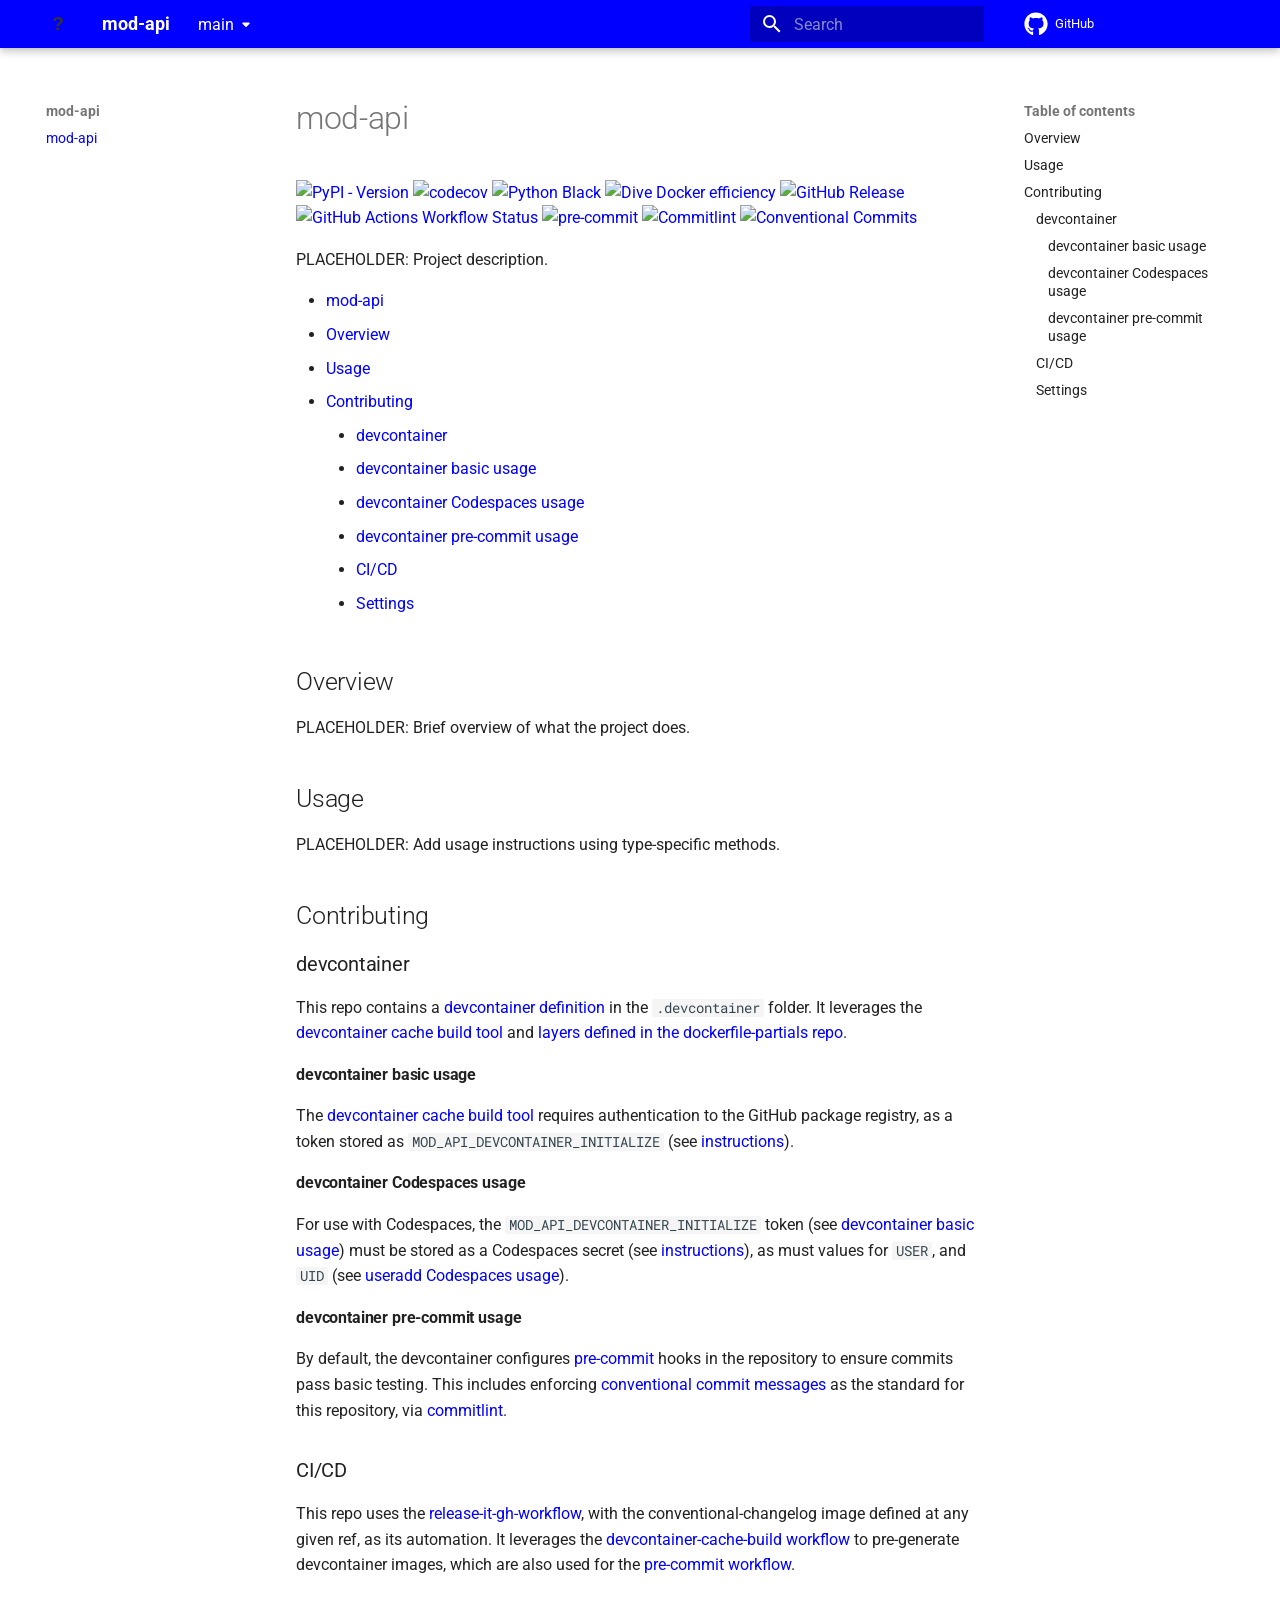
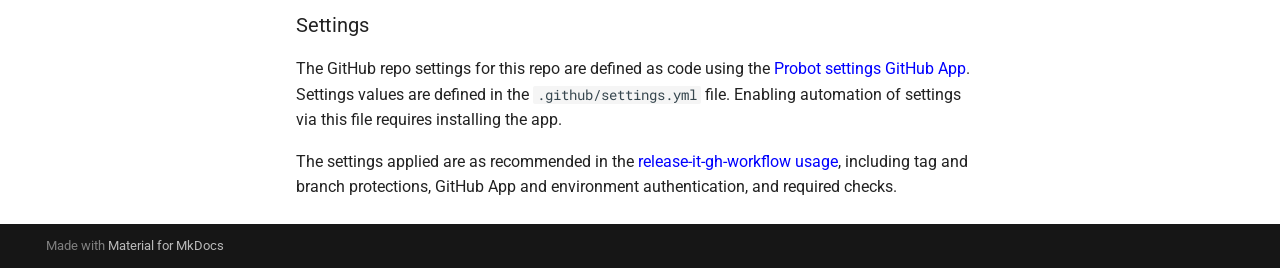
==== main/index.html @ 99317e4a "Deployed 86a09a3 to main with MkDocs 1.6.1 and mike 2.2.0" ====
<!doctype html>
<html lang="en" class="no-js">
  <head>
    
      <meta charset="utf-8">
      <meta name="viewport" content="width=device-width,initial-scale=1">
      
      
      
        <link rel="canonical" href="https://rcwbr.github.io/mod-api/main/">
      
      
      
      
        
      
      
      <link rel="icon" href="assets/logo.svg">
      <meta name="generator" content="mkdocs-1.6.1, mkdocs-material-9.7.7">
    
    
      
        <title>mod-api</title>
      
    
    
      <link rel="stylesheet" href="assets/stylesheets/main.ec1eaa64.min.css">
      
        
        <link rel="stylesheet" href="assets/stylesheets/palette.ab4e12ef.min.css">
      
      


    
    
      
    
    
      
        
        
        <link rel="preconnect" href="https://fonts.gstatic.com" crossorigin>
        <link rel="stylesheet" href="https://fonts.googleapis.com/css?family=Roboto:300,300i,400,400i,700,700i%7CRoboto+Mono:400,400i,700,700i&display=fallback">
        <style>:root{--md-text-font:"Roboto";--md-code-font:"Roboto Mono"}</style>
      
    
    
      <link rel="stylesheet" href="assets/_mkdocstrings.css">
    
      <link rel="stylesheet" href="stylesheets/extra.css">
    
    <script>__md_scope=new URL(".",location),__md_hash=e=>[...e].reduce(((e,_)=>(e<<5)-e+_.charCodeAt(0)),0),__md_get=(e,_=localStorage,t=__md_scope)=>JSON.parse(_.getItem(t.pathname+"."+e)),__md_set=(e,_,t=localStorage,a=__md_scope)=>{try{t.setItem(a.pathname+"."+e,JSON.stringify(_))}catch(e){}}</script>
    
      

    
    
  </head>
  
  
    
    
    
    
    
    <body dir="ltr" data-md-color-scheme="default" data-md-color-primary="indigo" data-md-color-accent="indigo">
  
    
    <input class="md-toggle" data-md-toggle="drawer" type="checkbox" id="__drawer" autocomplete="off">
    <input class="md-toggle" data-md-toggle="search" type="checkbox" id="__search" autocomplete="off">
    <label class="md-overlay" for="__drawer"></label>
    <div data-md-component="skip">
      
        
        <a href="#mod-api" class="md-skip">
          Skip to content
        </a>
      
    </div>
    <div data-md-component="announce">
      
    </div>
    
      <div data-md-color-scheme="default" data-md-component="outdated" hidden>
        
      </div>
    
    
      

  

<header class="md-header md-header--shadow" data-md-component="header">
  <nav class="md-header__inner md-grid" aria-label="Header">
    <a href="." title="mod-api" class="md-header__button md-logo" aria-label="mod-api" data-md-component="logo">
      
  <img src="assets/logo.svg" alt="logo">

    </a>
    <label class="md-header__button md-icon" for="__drawer">
      
      <svg xmlns="http://www.w3.org/2000/svg" viewBox="0 0 24 24"><path d="M3 6h18v2H3zm0 5h18v2H3zm0 5h18v2H3z"/></svg>
    </label>
    <div class="md-header__title" data-md-component="header-title">
      <div class="md-header__ellipsis">
        <div class="md-header__topic">
          <span class="md-ellipsis">
            mod-api
          </span>
        </div>
        <div class="md-header__topic" data-md-component="header-topic">
          <span class="md-ellipsis">
            
              mod-api
            
          </span>
        </div>
      </div>
    </div>
    
      
    
    
    
    
      
      
        <label class="md-header__button md-icon" for="__search">
          
          <svg xmlns="http://www.w3.org/2000/svg" viewBox="0 0 24 24"><path d="M9.5 3A6.5 6.5 0 0 1 16 9.5c0 1.61-.59 3.09-1.56 4.23l.27.27h.79l5 5-1.5 1.5-5-5v-.79l-.27-.27A6.52 6.52 0 0 1 9.5 16 6.5 6.5 0 0 1 3 9.5 6.5 6.5 0 0 1 9.5 3m0 2C7 5 5 7 5 9.5S7 14 9.5 14 14 12 14 9.5 12 5 9.5 5"/></svg>
        </label>
        <div class="md-search" data-md-component="search" role="dialog">
  <label class="md-search__overlay" for="__search"></label>
  <div class="md-search__inner" role="search">
    <form class="md-search__form" name="search">
      <input type="text" class="md-search__input" name="query" aria-label="Search" placeholder="Search" autocapitalize="off" autocorrect="off" autocomplete="off" spellcheck="false" data-md-component="search-query" required>
      <label class="md-search__icon md-icon" for="__search">
        
        <svg xmlns="http://www.w3.org/2000/svg" viewBox="0 0 24 24"><path d="M9.5 3A6.5 6.5 0 0 1 16 9.5c0 1.61-.59 3.09-1.56 4.23l.27.27h.79l5 5-1.5 1.5-5-5v-.79l-.27-.27A6.52 6.52 0 0 1 9.5 16 6.5 6.5 0 0 1 3 9.5 6.5 6.5 0 0 1 9.5 3m0 2C7 5 5 7 5 9.5S7 14 9.5 14 14 12 14 9.5 12 5 9.5 5"/></svg>
        
        <svg xmlns="http://www.w3.org/2000/svg" viewBox="0 0 24 24"><path d="M20 11v2H8l5.5 5.5-1.42 1.42L4.16 12l7.92-7.92L13.5 5.5 8 11z"/></svg>
      </label>
      <nav class="md-search__options" aria-label="Search">
        
          <a href="javascript:void(0)" class="md-search__icon md-icon" title="Share" aria-label="Share" data-clipboard data-clipboard-text="" data-md-component="search-share" tabindex="-1">
            
            <svg xmlns="http://www.w3.org/2000/svg" viewBox="0 0 24 24"><path d="M18 16.08c-.76 0-1.44.3-1.96.77L8.91 12.7c.05-.23.09-.46.09-.7s-.04-.47-.09-.7l7.05-4.11c.54.5 1.25.81 2.04.81a3 3 0 0 0 3-3 3 3 0 0 0-3-3 3 3 0 0 0-3 3c0 .24.04.47.09.7L8.04 9.81C7.5 9.31 6.79 9 6 9a3 3 0 0 0-3 3 3 3 0 0 0 3 3c.79 0 1.5-.31 2.04-.81l7.12 4.15c-.05.21-.08.43-.08.66 0 1.61 1.31 2.91 2.92 2.91s2.92-1.3 2.92-2.91A2.92 2.92 0 0 0 18 16.08"/></svg>
          </a>
        
        <button type="reset" class="md-search__icon md-icon" title="Clear" aria-label="Clear" tabindex="-1">
          
          <svg xmlns="http://www.w3.org/2000/svg" viewBox="0 0 24 24"><path d="M19 6.41 17.59 5 12 10.59 6.41 5 5 6.41 10.59 12 5 17.59 6.41 19 12 13.41 17.59 19 19 17.59 13.41 12z"/></svg>
        </button>
      </nav>
      
    </form>
    <div class="md-search__output">
      <div class="md-search__scrollwrap" tabindex="0" data-md-scrollfix>
        <div class="md-search-result" data-md-component="search-result">
          <div class="md-search-result__meta">
            Initializing search
          </div>
          <ol class="md-search-result__list" role="presentation"></ol>
        </div>
      </div>
    </div>
  </div>
</div>
      
    
    
      <div class="md-header__source">
        <a href="https://github.com/rcwbr/mod-api" title="Go to repository" class="md-source" data-md-component="source">
  <div class="md-source__icon md-icon">
    
    <svg xmlns="http://www.w3.org/2000/svg" viewBox="0 0 512 512"><!--! Font Awesome Free 7.1.0 by @fontawesome - https://fontawesome.com License - https://fontawesome.com/license/free (Icons: CC BY 4.0, Fonts: SIL OFL 1.1, Code: MIT License) Copyright 2025 Fonticons, Inc.--><path d="M173.9 397.4c0 2-2.3 3.6-5.2 3.6-3.3.3-5.6-1.3-5.6-3.6 0-2 2.3-3.6 5.2-3.6 3-.3 5.6 1.3 5.6 3.6m-31.1-4.5c-.7 2 1.3 4.3 4.3 4.9 2.6 1 5.6 0 6.2-2s-1.3-4.3-4.3-5.2c-2.6-.7-5.5.3-6.2 2.3m44.2-1.7c-2.9.7-4.9 2.6-4.6 4.9.3 2 2.9 3.3 5.9 2.6 2.9-.7 4.9-2.6 4.6-4.6-.3-1.9-3-3.2-5.9-2.9M252.8 8C114.1 8 8 113.3 8 252c0 110.9 69.8 205.8 169.5 239.2 12.8 2.3 17.3-5.6 17.3-12.1 0-6.2-.3-40.4-.3-61.4 0 0-70 15-84.7-29.8 0 0-11.4-29.1-27.8-36.6 0 0-22.9-15.7 1.6-15.4 0 0 24.9 2 38.6 25.8 21.9 38.6 58.6 27.5 72.9 20.9 2.3-16 8.8-27.1 16-33.7-55.9-6.2-112.3-14.3-112.3-110.5 0-27.5 7.6-41.3 23.6-58.9-2.6-6.5-11.1-33.3 2.6-67.9 20.9-6.5 69 27 69 27 20-5.6 41.5-8.5 62.8-8.5s42.8 2.9 62.8 8.5c0 0 48.1-33.6 69-27 13.7 34.7 5.2 61.4 2.6 67.9 16 17.7 25.8 31.5 25.8 58.9 0 96.5-58.9 104.2-114.8 110.5 9.2 7.9 17 22.9 17 46.4 0 33.7-.3 75.4-.3 83.6 0 6.5 4.6 14.4 17.3 12.1C436.2 457.8 504 362.9 504 252 504 113.3 391.5 8 252.8 8M105.2 352.9c-1.3 1-1 3.3.7 5.2 1.6 1.6 3.9 2.3 5.2 1 1.3-1 1-3.3-.7-5.2-1.6-1.6-3.9-2.3-5.2-1m-10.8-8.1c-.7 1.3.3 2.9 2.3 3.9 1.6 1 3.6.7 4.3-.7.7-1.3-.3-2.9-2.3-3.9-2-.6-3.6-.3-4.3.7m32.4 35.6c-1.6 1.3-1 4.3 1.3 6.2 2.3 2.3 5.2 2.6 6.5 1 1.3-1.3.7-4.3-1.3-6.2-2.2-2.3-5.2-2.6-6.5-1m-11.4-14.7c-1.6 1-1.6 3.6 0 5.9s4.3 3.3 5.6 2.3c1.6-1.3 1.6-3.9 0-6.2-1.4-2.3-4-3.3-5.6-2"/></svg>
  </div>
  <div class="md-source__repository">
    GitHub
  </div>
</a>
      </div>
    
  </nav>
  
</header>
    
    <div class="md-container" data-md-component="container">
      
      
        
          
        
      
      <main class="md-main" data-md-component="main">
        <div class="md-main__inner md-grid">
          
            
              
              <div class="md-sidebar md-sidebar--primary" data-md-component="sidebar" data-md-type="navigation" >
                <div class="md-sidebar__scrollwrap">
                  <div class="md-sidebar__inner">
                    



<nav class="md-nav md-nav--primary" aria-label="Navigation" data-md-level="0">
  <label class="md-nav__title" for="__drawer">
    <a href="." title="mod-api" class="md-nav__button md-logo" aria-label="mod-api" data-md-component="logo">
      
  <img src="assets/logo.svg" alt="logo">

    </a>
    mod-api
  </label>
  
    <div class="md-nav__source">
      <a href="https://github.com/rcwbr/mod-api" title="Go to repository" class="md-source" data-md-component="source">
  <div class="md-source__icon md-icon">
    
    <svg xmlns="http://www.w3.org/2000/svg" viewBox="0 0 512 512"><!--! Font Awesome Free 7.1.0 by @fontawesome - https://fontawesome.com License - https://fontawesome.com/license/free (Icons: CC BY 4.0, Fonts: SIL OFL 1.1, Code: MIT License) Copyright 2025 Fonticons, Inc.--><path d="M173.9 397.4c0 2-2.3 3.6-5.2 3.6-3.3.3-5.6-1.3-5.6-3.6 0-2 2.3-3.6 5.2-3.6 3-.3 5.6 1.3 5.6 3.6m-31.1-4.5c-.7 2 1.3 4.3 4.3 4.9 2.6 1 5.6 0 6.2-2s-1.3-4.3-4.3-5.2c-2.6-.7-5.5.3-6.2 2.3m44.2-1.7c-2.9.7-4.9 2.6-4.6 4.9.3 2 2.9 3.3 5.9 2.6 2.9-.7 4.9-2.6 4.6-4.6-.3-1.9-3-3.2-5.9-2.9M252.8 8C114.1 8 8 113.3 8 252c0 110.9 69.8 205.8 169.5 239.2 12.8 2.3 17.3-5.6 17.3-12.1 0-6.2-.3-40.4-.3-61.4 0 0-70 15-84.7-29.8 0 0-11.4-29.1-27.8-36.6 0 0-22.9-15.7 1.6-15.4 0 0 24.9 2 38.6 25.8 21.9 38.6 58.6 27.5 72.9 20.9 2.3-16 8.8-27.1 16-33.7-55.9-6.2-112.3-14.3-112.3-110.5 0-27.5 7.6-41.3 23.6-58.9-2.6-6.5-11.1-33.3 2.6-67.9 20.9-6.5 69 27 69 27 20-5.6 41.5-8.5 62.8-8.5s42.8 2.9 62.8 8.5c0 0 48.1-33.6 69-27 13.7 34.7 5.2 61.4 2.6 67.9 16 17.7 25.8 31.5 25.8 58.9 0 96.5-58.9 104.2-114.8 110.5 9.2 7.9 17 22.9 17 46.4 0 33.7-.3 75.4-.3 83.6 0 6.5 4.6 14.4 17.3 12.1C436.2 457.8 504 362.9 504 252 504 113.3 391.5 8 252.8 8M105.2 352.9c-1.3 1-1 3.3.7 5.2 1.6 1.6 3.9 2.3 5.2 1 1.3-1 1-3.3-.7-5.2-1.6-1.6-3.9-2.3-5.2-1m-10.8-8.1c-.7 1.3.3 2.9 2.3 3.9 1.6 1 3.6.7 4.3-.7.7-1.3-.3-2.9-2.3-3.9-2-.6-3.6-.3-4.3.7m32.4 35.6c-1.6 1.3-1 4.3 1.3 6.2 2.3 2.3 5.2 2.6 6.5 1 1.3-1.3.7-4.3-1.3-6.2-2.2-2.3-5.2-2.6-6.5-1m-11.4-14.7c-1.6 1-1.6 3.6 0 5.9s4.3 3.3 5.6 2.3c1.6-1.3 1.6-3.9 0-6.2-1.4-2.3-4-3.3-5.6-2"/></svg>
  </div>
  <div class="md-source__repository">
    GitHub
  </div>
</a>
    </div>
  
  <ul class="md-nav__list" data-md-scrollfix>
    
      
      
  
  
    
  
  
  
    <li class="md-nav__item md-nav__item--active">
      
      <input class="md-nav__toggle md-toggle" type="checkbox" id="__toc">
      
      
        
      
      
        <label class="md-nav__link md-nav__link--active" for="__toc">
          
  
  
  <span class="md-ellipsis">
    
  
    mod-api
  

    
  </span>
  
  

          <span class="md-nav__icon md-icon"></span>
        </label>
      
      <a href="." class="md-nav__link md-nav__link--active">
        
  
  
  <span class="md-ellipsis">
    
  
    mod-api
  

    
  </span>
  
  

      </a>
      
        

<nav class="md-nav md-nav--secondary" aria-label="Table of contents">
  
  
  
    
  
  
    <label class="md-nav__title" for="__toc">
      <span class="md-nav__icon md-icon"></span>
      Table of contents
    </label>
    <ul class="md-nav__list" data-md-component="toc" data-md-scrollfix>
      
        <li class="md-nav__item">
  <a href="#overview" class="md-nav__link">
    <span class="md-ellipsis">
      
        Overview
      
    </span>
  </a>
  
</li>
      
        <li class="md-nav__item">
  <a href="#usage" class="md-nav__link">
    <span class="md-ellipsis">
      
        Usage
      
    </span>
  </a>
  
</li>
      
        <li class="md-nav__item">
  <a href="#contributing" class="md-nav__link">
    <span class="md-ellipsis">
      
        Contributing
      
    </span>
  </a>
  
    <nav class="md-nav" aria-label="Contributing">
      <ul class="md-nav__list">
        
          <li class="md-nav__item">
  <a href="#devcontainer" class="md-nav__link">
    <span class="md-ellipsis">
      
        devcontainer
      
    </span>
  </a>
  
    <nav class="md-nav" aria-label="devcontainer">
      <ul class="md-nav__list">
        
          <li class="md-nav__item">
  <a href="#devcontainer-basic-usage" class="md-nav__link">
    <span class="md-ellipsis">
      
        devcontainer basic usage
      
    </span>
  </a>
  
</li>
        
          <li class="md-nav__item">
  <a href="#devcontainer-codespaces-usage" class="md-nav__link">
    <span class="md-ellipsis">
      
        devcontainer Codespaces usage
      
    </span>
  </a>
  
</li>
        
          <li class="md-nav__item">
  <a href="#devcontainer-pre-commit-usage" class="md-nav__link">
    <span class="md-ellipsis">
      
        devcontainer pre-commit usage
      
    </span>
  </a>
  
</li>
        
      </ul>
    </nav>
  
</li>
        
          <li class="md-nav__item">
  <a href="#cicd" class="md-nav__link">
    <span class="md-ellipsis">
      
        CI/CD
      
    </span>
  </a>
  
</li>
        
          <li class="md-nav__item">
  <a href="#settings" class="md-nav__link">
    <span class="md-ellipsis">
      
        Settings
      
    </span>
  </a>
  
</li>
        
      </ul>
    </nav>
  
</li>
      
    </ul>
  
</nav>
      
    </li>
  

    
  </ul>
</nav>
                  </div>
                </div>
              </div>
            
            
              
              <div class="md-sidebar md-sidebar--secondary" data-md-component="sidebar" data-md-type="toc" >
                <div class="md-sidebar__scrollwrap">
                  <div class="md-sidebar__inner">
                    

<nav class="md-nav md-nav--secondary" aria-label="Table of contents">
  
  
  
    
  
  
    <label class="md-nav__title" for="__toc">
      <span class="md-nav__icon md-icon"></span>
      Table of contents
    </label>
    <ul class="md-nav__list" data-md-component="toc" data-md-scrollfix>
      
        <li class="md-nav__item">
  <a href="#overview" class="md-nav__link">
    <span class="md-ellipsis">
      
        Overview
      
    </span>
  </a>
  
</li>
      
        <li class="md-nav__item">
  <a href="#usage" class="md-nav__link">
    <span class="md-ellipsis">
      
        Usage
      
    </span>
  </a>
  
</li>
      
        <li class="md-nav__item">
  <a href="#contributing" class="md-nav__link">
    <span class="md-ellipsis">
      
        Contributing
      
    </span>
  </a>
  
    <nav class="md-nav" aria-label="Contributing">
      <ul class="md-nav__list">
        
          <li class="md-nav__item">
  <a href="#devcontainer" class="md-nav__link">
    <span class="md-ellipsis">
      
        devcontainer
      
    </span>
  </a>
  
    <nav class="md-nav" aria-label="devcontainer">
      <ul class="md-nav__list">
        
          <li class="md-nav__item">
  <a href="#devcontainer-basic-usage" class="md-nav__link">
    <span class="md-ellipsis">
      
        devcontainer basic usage
      
    </span>
  </a>
  
</li>
        
          <li class="md-nav__item">
  <a href="#devcontainer-codespaces-usage" class="md-nav__link">
    <span class="md-ellipsis">
      
        devcontainer Codespaces usage
      
    </span>
  </a>
  
</li>
        
          <li class="md-nav__item">
  <a href="#devcontainer-pre-commit-usage" class="md-nav__link">
    <span class="md-ellipsis">
      
        devcontainer pre-commit usage
      
    </span>
  </a>
  
</li>
        
      </ul>
    </nav>
  
</li>
        
          <li class="md-nav__item">
  <a href="#cicd" class="md-nav__link">
    <span class="md-ellipsis">
      
        CI/CD
      
    </span>
  </a>
  
</li>
        
          <li class="md-nav__item">
  <a href="#settings" class="md-nav__link">
    <span class="md-ellipsis">
      
        Settings
      
    </span>
  </a>
  
</li>
        
      </ul>
    </nav>
  
</li>
      
    </ul>
  
</nav>
                  </div>
                </div>
              </div>
            
          
          
            <div class="md-content" data-md-component="content">
              
              <article class="md-content__inner md-typeset">
                
                  


  
  


<h1 id="mod-api">mod-api<a name="new_project"></a></h1>
<p><a href="https://pypi.org/project/mod-api/"><img alt="PyPI - Version" src="https://img.shields.io/pypi/v/mod-api?style=flat-square&amp;color=yellow" /></a>
<a href="https://codecov.io/github/rcwbr/mod-api"><img alt="codecov" src="https://codecov.io/github/rcwbr/mod-api/graph/badge.svg?token=3407T4QQ6C&amp;style=flat-square" /></a>
<a href="https://github.com/psf/black?tab=readme-ov-file"><img alt="Python Black" src="https://img.shields.io/badge/code_style-black-black?style=flat-square&amp;logo=black&amp;logoColor=white" /></a>
<a href="https://github.com/wagoodman/dive"><img alt="Dive Docker efficiency" src="https://img.shields.io/badge/dynamic/regex?label=dive%20efficiency&amp;logo=docker&amp;logoColor=white&amp;style=flat-square&amp;url=https%3A%2F%2Fgithub.com%2Frcwbr%2Fmod-api%2Freleases%2Flatest%2Fdownload%2Fdive.json&amp;search=%22efficiencyScore%22%3A%20%5B0-9%5D%2B.(%5B0-9%5D%7B2%7D)(%5B0-9%5D%7B2%7D)&amp;replace=%241.%242%25" /></a>
<a href="https://github.com/rcwbr/mod-api/releases/latest"><img alt="GitHub Release" src="https://img.shields.io/github/v/release/rcwbr/mod-api?logo=semver&amp;style=flat-square" /></a>
<a href="https://github.com/rcwbr/mod-api/actions/workflows/push-workflow.yaml?query=branch%3Amain"><img alt="GitHub Actions Workflow Status" src="https://img.shields.io/github/actions/workflow/status/rcwbr/mod-api/push-workflow.yaml?logo=github&amp;style=flat-square" /></a>
<a href="https://github.com/pre-commit/pre-commit"><img alt="pre-commit" src="https://img.shields.io/badge/pre--commit-enabled-brightgreen?logo=pre-commit&amp;logoColor=white&amp;style=flat-square" /></a>
<a href="https://github.com/conventional-changelog/commitlint"><img alt="Commitlint" src="https://img.shields.io/badge/commitlint-enabled-navy?style=flat-square&amp;logo=commitlint" /></a>
<a href="https://www.conventionalcommits.org"><img alt="Conventional Commits" src="https://img.shields.io/badge/conventional_commits-compliant-pink?style=flat-square&amp;logo=conventionalcommits&amp;logoColor=white" /></a></p>
<p>PLACEHOLDER: Project description.</p>
<!-- mdformat-toc start --slug=github --maxlevel=6 --minlevel=1 -->

<ul>
<li><a href="#new_project">mod-api</a></li>
<li><a href="#overview">Overview</a></li>
<li><a href="#usage">Usage</a></li>
<li><a href="#contributing">Contributing</a><ul>
<li><a href="#devcontainer">devcontainer</a></li>
<li><a href="#devcontainer-basic-usage">devcontainer basic usage</a></li>
<li><a href="#devcontainer-codespaces-usage">devcontainer Codespaces usage</a></li>
<li><a href="#devcontainer-pre-commit-usage">devcontainer pre-commit usage</a></li>
<li><a href="#cicd">CI/CD</a></li>
<li><a href="#settings">Settings</a></li>
</ul>
</li>
</ul>
<!-- mdformat-toc end -->

<h2 id="overview">Overview<a name="overview"></a></h2>
<p>PLACEHOLDER: Brief overview of what the project does.</p>
<h2 id="usage">Usage<a name="usage"></a></h2>
<p>PLACEHOLDER: Add usage instructions using type-specific methods.</p>
<h2 id="contributing">Contributing<a name="contributing"></a></h2>
<h3 id="devcontainer">devcontainer<a name="devcontainer"></a></h3>
<p>This repo contains a <a href="https://containers.dev/">devcontainer definition</a> in the <code>.devcontainer</code>
folder. It leverages the
<a href="https://github.com/rcwbr/devcontainer-cache-build">devcontainer cache build tool</a> and
<a href="https://github.com/rcwbr/dockerfile-partials">layers defined in the dockerfile-partials repo</a>.</p>
<h4 id="devcontainer-basic-usage">devcontainer basic usage<a name="devcontainer-basic-usage"></a></h4>
<p>The <a href="https://github.com/rcwbr/devcontainer-cache-build">devcontainer cache build tool</a> requires
authentication to the GitHub package registry, as a token stored as
<code>MOD_API_DEVCONTAINER_INITIALIZE</code> (see
<a href="https://github.com/rcwbr/devcontainer-cache-build/tree/main?tab=readme-ov-file#initialize-script-github-container-registry-setup">instructions</a>).</p>
<h4 id="devcontainer-codespaces-usage">devcontainer Codespaces usage<a name="devcontainer-codespaces-usage"></a></h4>
<p>For use with Codespaces, the <code>MOD_API_DEVCONTAINER_INITIALIZE</code> token (see
<a href="#devcontainer-basic-usage">devcontainer basic usage</a>) must be stored as a Codespaces secret (see
<a href="https://github.com/rcwbr/devcontainer-cache-build/tree/main?tab=readme-ov-file#initialize-script-github-container-registry-setup">instructions</a>),
as must values for <code>USER</code>, and <code>UID</code> (see <a href="#useradd-codespaces-usage">useradd Codespaces usage</a>).</p>
<h4 id="devcontainer-pre-commit-usage">devcontainer pre-commit usage<a name="devcontainer-pre-commit-usage"></a></h4>
<p>By default, the devcontainer configures <a href="https://pre-commit.com/">pre-commit</a> hooks in the
repository to ensure commits pass basic testing. This includes enforcing
<a href="https://www.conventionalcommits.org/en/v1.0.0/">conventional commit messages</a> as the standard for
this repository, via <a href="https://github.com/conventional-changelog/commitlint">commitlint</a>.</p>
<h3 id="cicd">CI/CD<a name="cicd"></a></h3>
<p>This repo uses the <a href="https://github.com/rcwbr/release-it-gh-workflow">release-it-gh-workflow</a>, with
the conventional-changelog image defined at any given ref, as its automation. It leverages the
<a href="https://github.com/rcwbr/devcontainer-cache-build/blob/main/.github/workflows/devcontainer-cache-build.yaml">devcontainer-cache-build workflow</a>
to pre-generate devcontainer images, which are also used for the
<a href="https://github.com/rcwbr/dockerfile-partials/blob/main/.github/workflows/pre-commit.yaml">pre-commit workflow</a>.</p>
<h3 id="settings">Settings<a name="settings"></a></h3>
<p>The GitHub repo settings for this repo are defined as code using the
<a href="https://probot.github.io/apps/settings/">Probot settings GitHub App</a>. Settings values are defined
in the <code>.github/settings.yml</code> file. Enabling automation of settings via this file requires
installing the app.</p>
<p>The settings applied are as recommended in the
<a href="https://github.com/rcwbr/release-it-gh-workflow/blob/4dea4eaf328b60f92dab1b5bd2a63daefa85404b/README.md?plain=1#L58">release-it-gh-workflow usage</a>,
including tag and branch protections, GitHub App and environment authentication, and required
checks.</p>












                
              </article>
            </div>
          
          
<script>var target=document.getElementById(location.hash.slice(1));target&&target.name&&(target.checked=target.name.startsWith("__tabbed_"))</script>
        </div>
        
      </main>
      
        <footer class="md-footer">
  
  <div class="md-footer-meta md-typeset">
    <div class="md-footer-meta__inner md-grid">
      <div class="md-copyright">
  
  
    Made with
    <a href="https://squidfunk.github.io/mkdocs-material/" target="_blank" rel="noopener">
      Material for MkDocs
    </a>
  
</div>
      
    </div>
  </div>
</footer>
      
    </div>
    <div class="md-dialog" data-md-component="dialog">
      <div class="md-dialog__inner md-typeset"></div>
    </div>
    
    
    
      
      
      <script id="__config" type="application/json">{"annotate": null, "base": ".", "features": ["content.code.copy", "search.highlight", "search.share", "versioning"], "search": "assets/javascripts/workers/search.2c215733.min.js", "tags": null, "translations": {"clipboard.copied": "Copied to clipboard", "clipboard.copy": "Copy to clipboard", "search.result.more.one": "1 more on this page", "search.result.more.other": "# more on this page", "search.result.none": "No matching documents", "search.result.one": "1 matching document", "search.result.other": "# matching documents", "search.result.placeholder": "Type to start searching", "search.result.term.missing": "Missing", "select.version": "Select version"}, "version": {"alias": true, "default": ["main"], "provider": "mike"}}</script>
    
    
      <script src="assets/javascripts/bundle.d7400e89.min.js"></script>
      
    
  </body>
</html>
---- main/assets/stylesheets/main.ec1eaa64.min.css ----
@charset "UTF-8";html{-webkit-text-size-adjust:none;-moz-text-size-adjust:none;text-size-adjust:none;box-sizing:border-box}*,:after,:before{box-sizing:inherit}@media (prefers-reduced-motion){*,:after,:before{transition:none!important}}body{margin:0}a,button,input,label{-webkit-tap-highlight-color:transparent}a{color:inherit;text-decoration:none}hr{border:0;box-sizing:initial;display:block;height:.05rem;overflow:visible;padding:0}small{font-size:80%}sub,sup{line-height:1em}img{border-style:none}table{border-collapse:initial;border-spacing:0}td,th{font-weight:400;vertical-align:top}button{background:#0000;border:0;font-family:inherit;font-size:inherit;margin:0;padding:0}input{border:0;outline:none}:root{--md-primary-fg-color:#4051b5;--md-primary-fg-color--light:#5d6cc0;--md-primary-fg-color--dark:#303fa1;--md-primary-bg-color:#fff;--md-primary-bg-color--light:#ffffffb3;--md-accent-fg-color:#526cfe;--md-accent-fg-color--transparent:#526cfe1a;--md-accent-bg-color:#fff;--md-accent-bg-color--light:#ffffffb3}[data-md-color-scheme=default]{color-scheme:light}[data-md-color-scheme=default] img[src$="#gh-dark-mode-only"],[data-md-color-scheme=default] img[src$="#only-dark"]{display:none}:root,[data-md-color-scheme=default]{--md-hue:225deg;--md-default-fg-color:#000000de;--md-default-fg-color--light:#0000008a;--md-default-fg-color--lighter:#00000052;--md-default-fg-color--lightest:#00000012;--md-default-bg-color:#fff;--md-default-bg-color--light:#ffffffb3;--md-default-bg-color--lighter:#ffffff4d;--md-default-bg-color--lightest:#ffffff1f;--md-code-fg-color:#36464e;--md-code-bg-color:#f5f5f5;--md-code-bg-color--light:#f5f5f5b3;--md-code-bg-color--lighter:#f5f5f54d;--md-code-hl-color:#4287ff;--md-code-hl-color--light:#4287ff1a;--md-code-hl-number-color:#d52a2a;--md-code-hl-special-color:#db1457;--md-code-hl-function-color:#a846b9;--md-code-hl-constant-color:#6e59d9;--md-code-hl-keyword-color:#3f6ec6;--md-code-hl-string-color:#1c7d4d;--md-code-hl-name-color:var(--md-code-fg-color);--md-code-hl-operator-color:var(--md-default-fg-color--light);--md-code-hl-punctuation-color:var(--md-default-fg-color--light);--md-code-hl-comment-color:var(--md-default-fg-color--light);--md-code-hl-generic-color:var(--md-default-fg-color--light);--md-code-hl-variable-color:var(--md-default-fg-color--light);--md-typeset-color:var(--md-default-fg-color);--md-typeset-a-color:var(--md-primary-fg-color);--md-typeset-del-color:#f5503d26;--md-typeset-ins-color:#0bd57026;--md-typeset-kbd-color:#fafafa;--md-typeset-kbd-accent-color:#fff;--md-typeset-kbd-border-color:#b8b8b8;--md-typeset-mark-color:#ffff0080;--md-typeset-table-color:#0000001f;--md-typeset-table-color--light:rgba(0,0,0,.035);--md-admonition-fg-color:var(--md-default-fg-color);--md-admonition-bg-color:var(--md-default-bg-color);--md-warning-fg-color:#000000de;--md-warning-bg-color:#ff9;--md-footer-fg-color:#fff;--md-footer-fg-color--light:#ffffffb3;--md-footer-fg-color--lighter:#ffffff73;--md-footer-bg-color:#000000de;--md-footer-bg-color--dark:#00000052;--md-shadow-z1:0 0.2rem 0.5rem #0000000d,0 0 0.05rem #0000001a;--md-shadow-z2:0 0.2rem 0.5rem #0000001a,0 0 0.05rem #00000040;--md-shadow-z3:0 0.2rem 0.5rem #0003,0 0 0.05rem #00000059}.md-icon svg{fill:currentcolor;display:block;height:1.2rem;width:1.2rem}body{-webkit-font-smoothing:antialiased;-moz-osx-font-smoothing:grayscale;--md-text-font-family:var(--md-text-font,_),-apple-system,BlinkMacSystemFont,Helvetica,Arial,sans-serif;--md-code-font-family:var(--md-code-font,_),SFMono-Regular,Consolas,Menlo,monospace}aside,body,input{font-feature-settings:"kern","liga";color:var(--md-typeset-color);font-family:var(--md-text-font-family)}code,kbd,pre{font-feature-settings:"kern";font-family:var(--md-code-font-family)}:root{--md-typeset-table-sort-icon:url('data:image/svg+xml;charset=utf-8,<svg xmlns="http://www.w3.org/2000/svg" viewBox="0 0 24 24"><path d="m18 21-4-4h3V7h-3l4-4 4 4h-3v10h3M2 19v-2h10v2M2 13v-2h7v2M2 7V5h4v2z"/></svg>');--md-typeset-table-sort-icon--asc:url('data:image/svg+xml;charset=utf-8,<svg xmlns="http://www.w3.org/2000/svg" viewBox="0 0 24 24"><path d="M19 17h3l-4 4-4-4h3V3h2M2 17h10v2H2M6 5v2H2V5m0 6h7v2H2z"/></svg>');--md-typeset-table-sort-icon--desc:url('data:image/svg+xml;charset=utf-8,<svg xmlns="http://www.w3.org/2000/svg" viewBox="0 0 24 24"><path d="M19 7h3l-4-4-4 4h3v14h2M2 17h10v2H2M6 5v2H2V5m0 6h7v2H2z"/></svg>')}.md-typeset{-webkit-print-color-adjust:exact;color-adjust:exact;font-size:.8rem;line-height:1.6;overflow-wrap:break-word}@media print{.md-typeset{font-size:.68rem}}.md-typeset blockquote,.md-typeset dl,.md-typeset figure,.md-typeset ol,.md-typeset pre,.md-typeset ul{margin-bottom:1em;margin-top:1em}.md-typeset h1{color:var(--md-default-fg-color--light);font-size:2em;line-height:1.3;margin:0 0 1.25em}.md-typeset h1,.md-typeset h2{font-weight:300;letter-spacing:-.01em}.md-typeset h2{font-size:1.5625em;line-height:1.4;margin:1.6em 0 .64em}.md-typeset h3{font-size:1.25em;font-weight:400;letter-spacing:-.01em;line-height:1.5;margin:1.6em 0 .8em}.md-typeset h2+h3{margin-top:.8em}.md-typeset h4{font-weight:700;letter-spacing:-.01em;margin:1em 0}.md-typeset h5,.md-typeset h6{color:var(--md-default-fg-color--light);font-size:.8em;font-weight:700;letter-spacing:-.01em;margin:1.25em 0}.md-typeset h5{text-transform:uppercase}.md-typeset h5 code{text-transform:none}.md-typeset hr{border-bottom:.05rem solid var(--md-default-fg-color--lightest);display:flow-root;margin:1.5em 0}.md-typeset a{color:var(--md-typeset-a-color);word-break:break-word}.md-typeset a,.md-typeset a:before{transition:color 125ms}.md-typeset a:focus,.md-typeset a:hover{color:var(--md-accent-fg-color)}.md-typeset a:focus code,.md-typeset a:hover code{background-color:var(--md-accent-fg-color--transparent);color:var(--md-accent-fg-color)}.md-typeset a code{color:var(--md-typeset-a-color)}.md-typeset a.focus-visible{outline-color:var(--md-accent-fg-color);outline-offset:.2rem}.md-typeset code,.md-typeset kbd,.md-typeset pre{color:var(--md-code-fg-color);direction:ltr;font-variant-ligatures:none;transition:background-color 125ms}@media print{.md-typeset code,.md-typeset kbd,.md-typeset pre{white-space:pre-wrap}}.md-typeset code{background-color:var(--md-code-bg-color);border-radius:.1rem;-webkit-box-decoration-break:clone;box-decoration-break:clone;font-size:.85em;padding:0 .2941176471em;transition:color 125ms,background-color 125ms;word-break:break-word}.md-typeset code:not(.focus-visible){-webkit-tap-highlight-color:transparent;outline:none}.md-typeset pre{display:flow-root;line-height:1.4;position:relative}.md-typeset pre>code{-webkit-box-decoration-break:slice;box-decoration-break:slice;box-shadow:none;display:block;margin:0;outline-color:var(--md-accent-fg-color);overflow:auto;padding:.7720588235em 1.1764705882em;scrollbar-color:var(--md-default-fg-color--lighter) #0000;scrollbar-width:thin;touch-action:auto;word-break:normal}.md-typeset pre>code:hover{scrollbar-color:var(--md-accent-fg-color) #0000}.md-typeset pre>code::-webkit-scrollbar{height:.2rem;width:.2rem}.md-typeset pre>code::-webkit-scrollbar-thumb{background-color:var(--md-default-fg-color--lighter)}.md-typeset pre>code::-webkit-scrollbar-thumb:hover{background-color:var(--md-accent-fg-color)}.md-typeset kbd{background-color:var(--md-typeset-kbd-color);border-radius:.1rem;box-shadow:0 .1rem 0 .05rem var(--md-typeset-kbd-border-color),0 .1rem 0 var(--md-typeset-kbd-border-color),0 -.1rem .2rem var(--md-typeset-kbd-accent-color) inset;color:var(--md-default-fg-color);display:inline-block;font-size:.75em;padding:0 .6666666667em;vertical-align:text-top;word-break:break-word}.md-typeset mark{background-color:var(--md-typeset-mark-color);-webkit-box-decoration-break:clone;box-decoration-break:clone;color:inherit;word-break:break-word}.md-typeset abbr{cursor:help;text-decoration:none}.md-typeset [data-preview],.md-typeset abbr{border-bottom:.05rem dotted var(--md-default-fg-color--light)}.md-typeset small{opacity:.75}[dir=ltr] .md-typeset sub,[dir=ltr] .md-typeset sup{margin-left:.078125em}[dir=rtl] .md-typeset sub,[dir=rtl] .md-typeset sup{margin-right:.078125em}[dir=ltr] .md-typeset blockquote{padding-left:.6rem}[dir=rtl] .md-typeset blockquote{padding-right:.6rem}[dir=ltr] .md-typeset blockquote{border-left:.2rem solid var(--md-default-fg-color--lighter)}[dir=rtl] .md-typeset blockquote{border-right:.2rem solid var(--md-default-fg-color--lighter)}.md-typeset blockquote{color:var(--md-default-fg-color--light);margin-left:0;margin-right:0}.md-typeset ul{list-style-type:disc}.md-typeset ul[type]{list-style-type:revert-layer}[dir=ltr] .md-typeset ol,[dir=ltr] .md-typeset ul{margin-left:.625em}[dir=rtl] .md-typeset ol,[dir=rtl] .md-typeset ul{margin-right:.625em}.md-typeset ol,.md-typeset ul{padding:0}.md-typeset ol:not([hidden]),.md-typeset ul:not([hidden]){display:flow-root}.md-typeset ol ol,.md-typeset ul ol{list-style-type:lower-alpha}.md-typeset ol ol ol,.md-typeset ul ol ol{list-style-type:lower-roman}.md-typeset ol ol ol ol,.md-typeset ul ol ol ol{list-style-type:upper-alpha}.md-typeset ol ol ol ol ol,.md-typeset ul ol ol ol ol{list-style-type:upper-roman}.md-typeset ol[type],.md-typeset ul[type]{list-style-type:revert-layer}[dir=ltr] .md-typeset ol li,[dir=ltr] .md-typeset ul li{margin-left:1.25em}[dir=rtl] .md-typeset ol li,[dir=rtl] .md-typeset ul li{margin-right:1.25em}.md-typeset ol li,.md-typeset ul li{margin-bottom:.5em}.md-typeset ol li blockquote,.md-typeset ol li p,.md-typeset ul li blockquote,.md-typeset ul li p{margin:.5em 0}.md-typeset ol li:last-child,.md-typeset ul li:last-child{margin-bottom:0}[dir=ltr] .md-typeset ol li ol,[dir=ltr] .md-typeset ol li ul,[dir=ltr] .md-typeset ul li ol,[dir=ltr] .md-typeset ul li ul{margin-left:.625em}[dir=rtl] .md-typeset ol li ol,[dir=rtl] .md-typeset ol li ul,[dir=rtl] .md-typeset ul li ol,[dir=rtl] .md-typeset ul li ul{margin-right:.625em}.md-typeset ol li ol,.md-typeset ol li ul,.md-typeset ul li ol,.md-typeset ul li ul{margin-bottom:.5em;margin-top:.5em}[dir=ltr] .md-typeset dd{margin-left:1.875em}[dir=rtl] .md-typeset dd{margin-right:1.875em}.md-typeset dd{margin-bottom:1.5em;margin-top:1em}.md-typeset img,.md-typeset svg,.md-typeset video{height:auto;max-width:100%}.md-typeset img[align=left]{margin:1em 1em 1em 0}.md-typeset img[align=right]{margin:1em 0 1em 1em}.md-typeset img[align]:only-child{margin-top:0}.md-typeset figure{display:flow-root;margin:1em auto;max-width:100%;text-align:center;width:fit-content}.md-typeset figure img{display:block;margin:0 auto}.md-typeset figcaption{font-style:italic;margin:1em auto;max-width:24rem}.md-typeset iframe{max-width:100%}.md-typeset table:not([class]){background-color:var(--md-default-bg-color);border:.05rem solid var(--md-typeset-table-color);border-radius:.1rem;display:inline-block;font-size:.64rem;max-width:100%;overflow:auto;touch-action:auto}@media print{.md-typeset table:not([class]){display:table}}.md-typeset table:not([class])+*{margin-top:1.5em}.md-typeset table:not([class]) td>:first-child,.md-typeset table:not([class]) th>:first-child{margin-top:0}.md-typeset table:not([class]) td>:last-child,.md-typeset table:not([class]) th>:last-child{margin-bottom:0}.md-typeset table:not([class]) td:not([align]),.md-typeset table:not([class]) th:not([align]){text-align:left}[dir=rtl] .md-typeset table:not([class]) td:not([align]),[dir=rtl] .md-typeset table:not([class]) th:not([align]){text-align:right}.md-typeset table:not([class]) th{font-weight:700;min-width:5rem;padding:.9375em 1.25em;vertical-align:top}.md-typeset table:not([class]) td{border-top:.05rem solid var(--md-typeset-table-color);padding:.9375em 1.25em;vertical-align:top}.md-typeset table:not([class]) tbody tr{transition:background-color 125ms}.md-typeset table:not([class]) tbody tr:hover{background-color:var(--md-typeset-table-color--light);box-shadow:0 .05rem 0 var(--md-default-bg-color) inset}.md-typeset table:not([class]) a{word-break:normal}.md-typeset table th[role=columnheader]{cursor:pointer}[dir=ltr] .md-typeset table th[role=columnheader]:after{margin-left:.5em}[dir=rtl] .md-typeset table th[role=columnheader]:after{margin-right:.5em}.md-typeset table th[role=columnheader]:after{content:"";display:inline-block;height:1.2em;-webkit-mask-image:var(--md-typeset-table-sort-icon);mask-image:var(--md-typeset-table-sort-icon);-webkit-mask-repeat:no-repeat;mask-repeat:no-repeat;-webkit-mask-size:contain;mask-size:contain;transition:background-color 125ms;vertical-align:text-bottom;width:1.2em}.md-typeset table th[role=columnheader]:hover:after{background-color:var(--md-default-fg-color--lighter)}.md-typeset table th[role=columnheader][aria-sort=ascending]:after{background-color:var(--md-default-fg-color--light);-webkit-mask-image:var(--md-typeset-table-sort-icon--asc);mask-image:var(--md-typeset-table-sort-icon--asc)}.md-typeset table th[role=columnheader][aria-sort=descending]:after{background-color:var(--md-default-fg-color--light);-webkit-mask-image:var(--md-typeset-table-sort-icon--desc);mask-image:var(--md-typeset-table-sort-icon--desc)}.md-typeset__scrollwrap{margin:1em -.8rem;overflow-x:auto;touch-action:auto}.md-typeset__table{display:inline-block;margin-bottom:.5em;padding:0 .8rem}@media print{.md-typeset__table{display:block}}html .md-typeset__table table{display:table;margin:0;overflow:hidden;width:100%}@media screen and (max-width:44.984375em){.md-content__inner>pre{margin:1em -.8rem}.md-content__inner>pre code{border-radius:0}}.md-typeset .md-author{border-radius:100%;display:block;flex-shrink:0;height:1.6rem;overflow:hidden;position:relative;transition:color 125ms,transform 125ms;width:1.6rem}.md-typeset .md-author img{display:block}.md-typeset .md-author--more{background:var(--md-default-fg-color--lightest);color:var(--md-default-fg-color--lighter);font-size:.6rem;font-weight:700;line-height:1.6rem;text-align:center}.md-typeset .md-author--long{height:2.4rem;width:2.4rem}.md-typeset a.md-author{transform:scale(1)}.md-typeset a.md-author img{border-radius:100%;filter:grayscale(100%) opacity(75%);transition:filter 125ms}.md-typeset a.md-author:focus,.md-typeset a.md-author:hover{transform:scale(1.1);z-index:1}.md-typeset a.md-author:focus img,.md-typeset a.md-author:hover img{filter:grayscale(0)}.md-banner{background-color:var(--md-footer-bg-color);color:var(--md-footer-fg-color);overflow:auto}@media print{.md-banner{display:none}}.md-banner--warning{background-color:var(--md-warning-bg-color);color:var(--md-warning-fg-color)}.md-banner__inner{font-size:.7rem;margin:.6rem auto;padding:0 .8rem}[dir=ltr] .md-banner__button{float:right}[dir=rtl] .md-banner__button{float:left}.md-banner__button{color:inherit;cursor:pointer;transition:opacity .25s}.no-js .md-banner__button{display:none}.md-banner__button:hover{opacity:.7}html{font-size:125%;height:100%;overflow-x:hidden}@media screen and (min-width:100em){html{font-size:137.5%}}@media screen and (min-width:125em){html{font-size:150%}}body{background-color:var(--md-default-bg-color);display:flex;flex-direction:column;font-size:.5rem;min-height:100%;position:relative;width:100%}@media print{body{display:block}}@media screen and (max-width:59.984375em){body[data-md-scrolllock]{position:fixed}}.md-grid{margin-left:auto;margin-right:auto;max-width:61rem}.md-container{display:flex;flex-direction:column;flex-grow:1}@media print{.md-container{display:block}}.md-main{flex-grow:1}.md-main__inner{display:flex;height:100%;margin-top:1.5rem}.md-ellipsis{overflow:hidden;text-overflow:ellipsis}.md-toggle{display:none}.md-option{height:0;opacity:0;position:absolute;width:0}.md-option:checked+label:not([hidden]){display:block}.md-option.focus-visible+label{outline-color:var(--md-accent-fg-color);outline-style:auto}.md-skip{background-color:var(--md-default-fg-color);border-radius:.1rem;color:var(--md-default-bg-color);font-size:.64rem;margin:.5rem;opacity:0;outline-color:var(--md-accent-fg-color);padding:.3rem .5rem;position:fixed;transform:translateY(.4rem);z-index:-1}.md-skip:focus{opacity:1;transform:translateY(0);transition:transform .25s cubic-bezier(.4,0,.2,1),opacity 175ms 75ms;z-index:10}@page{margin:25mm}:root{--md-clipboard-icon:url('data:image/svg+xml;charset=utf-8,<svg xmlns="http://www.w3.org/2000/svg" viewBox="0 0 24 24"><path d="M19 21H8V7h11m0-2H8a2 2 0 0 0-2 2v14a2 2 0 0 0 2 2h11a2 2 0 0 0 2-2V7a2 2 0 0 0-2-2m-3-4H4a2 2 0 0 0-2 2v14h2V3h12z"/></svg>')}.md-clipboard{border-radius:.1rem;color:var(--md-default-fg-color--lightest);cursor:pointer;height:1.5em;outline-color:var(--md-accent-fg-color);outline-offset:.1rem;transition:color .25s;width:1.5em;z-index:1}@media print{.md-clipboard{display:none}}.md-clipboard:not(.focus-visible){-webkit-tap-highlight-color:transparent;outline:none}:hover>.md-clipboard{color:var(--md-default-fg-color--light)}.md-clipboard:focus,.md-clipboard:hover{color:var(--md-accent-fg-color)}.md-clipboard:after{background-color:currentcolor;content:"";display:block;height:1.125em;margin:0 auto;-webkit-mask-image:var(--md-clipboard-icon);mask-image:var(--md-clipboard-icon);-webkit-mask-position:center;mask-position:center;-webkit-mask-repeat:no-repeat;mask-repeat:no-repeat;-webkit-mask-size:contain;mask-size:contain;width:1.125em}.md-clipboard--inline{cursor:pointer}.md-clipboard--inline code{transition:color .25s,background-color .25s}.md-clipboard--inline:focus code,.md-clipboard--inline:hover code{background-color:var(--md-accent-fg-color--transparent);color:var(--md-accent-fg-color)}:root{--md-code-select-icon:url('data:image/svg+xml;charset=utf-8,<svg xmlns="http://www.w3.org/2000/svg" viewBox="0 0 24 24"><path d="M19 19h-4v2h4c1.1 0 2-.9 2-2v-4h-2m0-12h-4v2h4v4h2V5c0-1.1-.9-2-2-2M5 5h4V3H5c-1.1 0-2 .9-2 2v4h2m0 6H3v4c0 1.1.9 2 2 2h4v-2H5zm2-4h2v2H7zm4 0h2v2h-2zm4 0h2v2h-2zM7 7h2v2H7zm4 0h2v2h-2zm4 0h2v2h-2zm-8 8h2v2H7zm4 0h2v2h-2zm4 0h2v2h-2z"/></svg>');--md-code-copy-icon:url('data:image/svg+xml;charset=utf-8,<svg xmlns="http://www.w3.org/2000/svg" viewBox="0 0 24 24"><path d="M19 21H8V7h11m0-2H8a2 2 0 0 0-2 2v14a2 2 0 0 0 2 2h11a2 2 0 0 0 2-2V7a2 2 0 0 0-2-2m-3-4H4a2 2 0 0 0-2 2v14h2V3h12z"/></svg>')}.md-typeset .md-code__content{display:grid}.md-code__nav{background-color:var(--md-code-bg-color--lighter);border-radius:.1rem;display:flex;gap:.2rem;padding:.2rem;position:absolute;right:.25em;top:.25em;transition:background-color .25s;z-index:1}:hover>.md-code__nav{background-color:var(--md-code-bg-color--light)}.md-code__button{color:var(--md-default-fg-color--lightest);cursor:pointer;display:block;height:1.5em;outline-color:var(--md-accent-fg-color);outline-offset:.1rem;transition:color .25s;width:1.5em}:hover>*>.md-code__button{color:var(--md-default-fg-color--light)}.md-code__button.focus-visible,.md-code__button:hover{color:var(--md-accent-fg-color)}.md-code__button--active{color:var(--md-default-fg-color)!important}.md-code__button:after{background-color:currentcolor;content:"";display:block;height:1.125em;margin:0 auto;-webkit-mask-position:center;mask-position:center;-webkit-mask-repeat:no-repeat;mask-repeat:no-repeat;-webkit-mask-size:contain;mask-size:contain;width:1.125em}.md-code__button[data-md-type=select]:after{-webkit-mask-image:var(--md-code-select-icon);mask-image:var(--md-code-select-icon)}.md-code__button[data-md-type=copy]:after{-webkit-mask-image:var(--md-code-copy-icon);mask-image:var(--md-code-copy-icon)}@keyframes consent{0%{opacity:0;transform:translateY(100%)}to{opacity:1;transform:translateY(0)}}@keyframes overlay{0%{opacity:0}to{opacity:1}}.md-consent__overlay{animation:overlay .25s both;-webkit-backdrop-filter:blur(.1rem);backdrop-filter:blur(.1rem);background-color:#0000008a;height:100%;opacity:1;position:fixed;top:0;width:100%;z-index:5}.md-consent__inner{animation:consent .5s cubic-bezier(.1,.7,.1,1) both;background-color:var(--md-default-bg-color);border:0;border-radius:.1rem;bottom:0;box-shadow:0 0 .2rem #0000001a,0 .2rem .4rem #0003;max-height:100%;overflow:auto;padding:0;position:fixed;width:100%;z-index:5}.md-consent__form{padding:.8rem}.md-consent__settings{display:none;margin:1em 0}input:checked+.md-consent__settings{display:block}.md-consent__controls{margin-bottom:.8rem}.md-typeset .md-consent__controls .md-button{display:inline}@media screen and (max-width:44.984375em){.md-typeset .md-consent__controls .md-button{display:block;margin-top:.4rem;text-align:center;width:100%}}.md-consent label{cursor:pointer}.md-content{flex-grow:1;min-width:0}.md-content__inner{margin:0 .8rem 1.2rem;padding-top:.6rem}@media screen and (min-width:76.25em){[dir=ltr] .md-sidebar--primary:not([hidden])~.md-content>.md-content__inner{margin-left:1.2rem}[dir=ltr] .md-sidebar--secondary:not([hidden])~.md-content>.md-content__inner,[dir=rtl] .md-sidebar--primary:not([hidden])~.md-content>.md-content__inner{margin-right:1.2rem}[dir=rtl] .md-sidebar--secondary:not([hidden])~.md-content>.md-content__inner{margin-left:1.2rem}}.md-content__inner:before{content:"";display:block;height:.4rem}.md-content__inner>:last-child{margin-bottom:0}[dir=ltr] .md-content__button{float:right}[dir=rtl] .md-content__button{float:left}[dir=ltr] .md-content__button{margin-left:.4rem}[dir=rtl] .md-content__button{margin-right:.4rem}.md-content__button{margin:.4rem 0;padding:0}@media print{.md-content__button{display:none}}.md-typeset .md-content__button{color:var(--md-default-fg-color--lighter)}.md-content__button svg{display:inline;vertical-align:top}[dir=rtl] .md-content__button svg{transform:scaleX(-1)}[dir=ltr] .md-dialog{right:.8rem}[dir=rtl] .md-dialog{left:.8rem}.md-dialog{background-color:var(--md-default-fg-color);border-radius:.1rem;bottom:.8rem;box-shadow:var(--md-shadow-z3);min-width:11.1rem;opacity:0;padding:.4rem .6rem;pointer-events:none;position:fixed;transform:translateY(100%);transition:transform 0ms .4s,opacity .4s;z-index:4}@media print{.md-dialog{display:none}}.md-dialog--active{opacity:1;pointer-events:auto;transform:translateY(0);transition:transform .4s cubic-bezier(.075,.85,.175,1),opacity .4s}.md-dialog__inner{color:var(--md-default-bg-color);font-size:.7rem}.md-feedback{margin:2em 0 1em;text-align:center}.md-feedback fieldset{border:none;margin:0;padding:0}.md-feedback__title{font-weight:700;margin:1em auto}.md-feedback__inner{position:relative}.md-feedback__list{display:flex;flex-wrap:wrap;place-content:baseline center;position:relative}.md-feedback__list:hover .md-icon:not(:disabled){color:var(--md-default-fg-color--lighter)}:disabled .md-feedback__list{min-height:1.8rem}.md-feedback__icon{color:var(--md-default-fg-color--light);cursor:pointer;flex-shrink:0;margin:0 .1rem;transition:color 125ms}.md-feedback__icon:not(:disabled).md-icon:hover{color:var(--md-accent-fg-color)}.md-feedback__icon:disabled{color:var(--md-default-fg-color--lightest);pointer-events:none}.md-feedback__note{opacity:0;position:relative;transform:translateY(.4rem);transition:transform .4s cubic-bezier(.1,.7,.1,1),opacity .15s}.md-feedback__note>*{margin:0 auto;max-width:16rem}:disabled .md-feedback__note{opacity:1;transform:translateY(0)}@media print{.md-feedback{display:none}}.md-footer{background-color:var(--md-footer-bg-color);color:var(--md-footer-fg-color)}@media print{.md-footer{display:none}}.md-footer__inner{justify-content:space-between;overflow:auto;padding:.2rem}.md-footer__inner:not([hidden]){display:flex}.md-footer__link{align-items:end;display:flex;flex-grow:0.01;margin-bottom:.4rem;margin-top:1rem;max-width:100%;outline-color:var(--md-accent-fg-color);overflow:hidden;transition:opacity .25s}.md-footer__link:focus,.md-footer__link:hover{opacity:.7}[dir=rtl] .md-footer__link svg{transform:scaleX(-1)}@media screen and (max-width:44.984375em){.md-footer__link--prev{flex-shrink:0}.md-footer__link--prev .md-footer__title{display:none}}[dir=ltr] .md-footer__link--next{margin-left:auto}[dir=rtl] .md-footer__link--next{margin-right:auto}.md-footer__link--next{text-align:right}[dir=rtl] .md-footer__link--next{text-align:left}.md-footer__title{flex-grow:1;font-size:.9rem;margin-bottom:.7rem;max-width:calc(100% - 2.4rem);padding:0 1rem;white-space:nowrap}.md-footer__button{margin:.2rem;padding:.4rem}.md-footer__direction{font-size:.64rem;opacity:.7}.md-footer-meta{background-color:var(--md-footer-bg-color--dark)}.md-footer-meta__inner{display:flex;flex-wrap:wrap;justify-content:space-between;padding:.2rem}html .md-footer-meta.md-typeset a{color:var(--md-footer-fg-color--light)}html .md-footer-meta.md-typeset a:focus,html .md-footer-meta.md-typeset a:hover{color:var(--md-footer-fg-color)}.md-copyright{color:var(--md-footer-fg-color--lighter);font-size:.64rem;margin:auto .6rem;padding:.4rem 0;width:100%}@media screen and (min-width:45em){.md-copyright{width:auto}}.md-copyright__highlight{color:var(--md-footer-fg-color--light)}.md-social{display:inline-flex;gap:.2rem;margin:0 .4rem;padding:.2rem 0 .6rem}@media screen and (min-width:45em){.md-social{padding:.6rem 0}}.md-social__link{display:inline-block;height:1.6rem;text-align:center;width:1.6rem}.md-social__link:before{line-height:1.9}.md-social__link svg{fill:currentcolor;max-height:.8rem;vertical-align:-25%}.md-typeset .md-button{border:.1rem solid;border-radius:.1rem;color:var(--md-primary-fg-color);cursor:pointer;display:inline-block;font-weight:700;padding:.625em 2em;transition:color 125ms,background-color 125ms,border-color 125ms}.md-typeset .md-button--primary{background-color:var(--md-primary-fg-color);border-color:var(--md-primary-fg-color);color:var(--md-primary-bg-color)}.md-typeset .md-button:focus,.md-typeset .md-button:hover{background-color:var(--md-accent-fg-color);border-color:var(--md-accent-fg-color);color:var(--md-accent-bg-color)}[dir=ltr] .md-typeset .md-input{border-top-left-radius:.1rem}[dir=ltr] .md-typeset .md-input,[dir=rtl] .md-typeset .md-input{border-top-right-radius:.1rem}[dir=rtl] .md-typeset .md-input{border-top-left-radius:.1rem}.md-typeset .md-input{border-bottom:.1rem solid var(--md-default-fg-color--lighter);box-shadow:var(--md-shadow-z1);font-size:.8rem;height:1.8rem;padding:0 .6rem;transition:border .25s,box-shadow .25s}.md-typeset .md-input:focus,.md-typeset .md-input:hover{border-bottom-color:var(--md-accent-fg-color);box-shadow:var(--md-shadow-z2)}.md-typeset .md-input--stretch{width:100%}.md-header{background-color:var(--md-primary-fg-color);box-shadow:0 0 .2rem #0000,0 .2rem .4rem #0000;color:var(--md-primary-bg-color);display:block;left:0;position:sticky;right:0;top:0;z-index:4}@media print{.md-header{display:none}}.md-header[hidden]{transform:translateY(-100%);transition:transform .25s cubic-bezier(.8,0,.6,1),box-shadow .25s}.md-header--shadow{box-shadow:0 0 .2rem #0000001a,0 .2rem .4rem #0003;transition:transform .25s cubic-bezier(.1,.7,.1,1),box-shadow .25s}.md-header__inner{align-items:center;display:flex;padding:0 .2rem}.md-header__button{color:currentcolor;cursor:pointer;margin:.2rem;outline-color:var(--md-accent-fg-color);padding:.4rem;position:relative;transition:opacity .25s;vertical-align:middle;z-index:1}.md-header__button:hover{opacity:.7}.md-header__button:not([hidden]){display:inline-block}.md-header__button:not(.focus-visible){-webkit-tap-highlight-color:transparent;outline:none}.md-header__button.md-logo{margin:.2rem;padding:.4rem}@media screen and (max-width:76.234375em){.md-header__button.md-logo{display:none}}.md-header__button.md-logo img,.md-header__button.md-logo svg{fill:currentcolor;display:block;height:1.2rem;width:auto}@media screen and (min-width:60em){.md-header__button[for=__search]{display:none}}.no-js .md-header__button[for=__search]{display:none}[dir=rtl] .md-header__button[for=__search] svg{transform:scaleX(-1)}@media screen and (min-width:76.25em){.md-header__button[for=__drawer]{display:none}}.md-header__topic{display:flex;max-width:100%;position:absolute;transition:transform .4s cubic-bezier(.1,.7,.1,1),opacity .15s;white-space:nowrap}.md-header__topic+.md-header__topic{opacity:0;pointer-events:none;transform:translateX(1.25rem);transition:transform .4s cubic-bezier(1,.7,.1,.1),opacity .15s;z-index:-1}[dir=rtl] .md-header__topic+.md-header__topic{transform:translateX(-1.25rem)}.md-header__topic:first-child{font-weight:700}[dir=ltr] .md-header__title{margin-left:1rem;margin-right:.4rem}[dir=rtl] .md-header__title{margin-left:.4rem;margin-right:1rem}.md-header__title{flex-grow:1;font-size:.9rem;height:2.4rem;line-height:2.4rem}.md-header__title--active .md-header__topic{opacity:0;pointer-events:none;transform:translateX(-1.25rem);transition:transform .4s cubic-bezier(1,.7,.1,.1),opacity .15s;z-index:-1}[dir=rtl] .md-header__title--active .md-header__topic{transform:translateX(1.25rem)}.md-header__title--active .md-header__topic+.md-header__topic{opacity:1;pointer-events:auto;transform:translateX(0);transition:transform .4s cubic-bezier(.1,.7,.1,1),opacity .15s;z-index:0}.md-header__title>.md-header__ellipsis{height:100%;position:relative;width:100%}.md-header__option{display:flex;flex-shrink:0;max-width:100%;transition:max-width 0ms .25s,opacity .25s .25s;white-space:nowrap}[data-md-toggle=search]:checked~.md-header .md-header__option{max-width:0;opacity:0;transition:max-width 0ms,opacity 0ms}.md-header__option>input{bottom:0}.md-header__source{display:none}@media screen and (min-width:60em){[dir=ltr] .md-header__source{margin-left:1rem}[dir=rtl] .md-header__source{margin-right:1rem}.md-header__source{display:block;max-width:11.7rem;width:11.7rem}}@media screen and (min-width:76.25em){[dir=ltr] .md-header__source{margin-left:1.4rem}[dir=rtl] .md-header__source{margin-right:1.4rem}}.md-meta{color:var(--md-default-fg-color--light);font-size:.7rem;line-height:1.3}.md-meta__list{display:inline-flex;flex-wrap:wrap;list-style:none;margin:0;padding:0}.md-meta__item:not(:last-child):after{content:"·";margin-left:.2rem;margin-right:.2rem}.md-meta__link{color:var(--md-typeset-a-color)}.md-meta__link:focus,.md-meta__link:hover{color:var(--md-accent-fg-color)}.md-draft{background-color:#ff1744;border-radius:.125em;color:#fff;display:inline-block;font-weight:700;padding-left:.5714285714em;padding-right:.5714285714em}:root{--md-nav-icon--prev:url('data:image/svg+xml;charset=utf-8,<svg xmlns="http://www.w3.org/2000/svg" viewBox="0 0 24 24"><path d="M20 11v2H8l5.5 5.5-1.42 1.42L4.16 12l7.92-7.92L13.5 5.5 8 11z"/></svg>');--md-nav-icon--next:url('data:image/svg+xml;charset=utf-8,<svg xmlns="http://www.w3.org/2000/svg" viewBox="0 0 24 24"><path d="M8.59 16.58 13.17 12 8.59 7.41 10 6l6 6-6 6z"/></svg>');--md-toc-icon:url('data:image/svg+xml;charset=utf-8,<svg xmlns="http://www.w3.org/2000/svg" viewBox="0 0 24 24"><path d="M3 9h14V7H3zm0 4h14v-2H3zm0 4h14v-2H3zm16 0h2v-2h-2zm0-10v2h2V7zm0 6h2v-2h-2z"/></svg>')}.md-nav{font-size:.7rem;line-height:1.3}.md-nav__title{color:var(--md-default-fg-color--light);display:block;font-weight:700;overflow:hidden;padding:0 .6rem;text-overflow:ellipsis}.md-nav__title .md-nav__button{display:none}.md-nav__title .md-nav__button img{height:100%;width:auto}.md-nav__title .md-nav__button.md-logo img,.md-nav__title .md-nav__button.md-logo svg{fill:currentcolor;display:block;height:2.4rem;max-width:100%;object-fit:contain;width:auto}.md-nav__list{list-style:none;margin:0;padding:0}.md-nav__link{align-items:flex-start;display:flex;gap:.4rem;margin-top:.625em;scroll-snap-align:start;transition:color 125ms}.md-nav__link--passed,.md-nav__link--passed code{color:var(--md-default-fg-color--light)}.md-nav__item .md-nav__link--active,.md-nav__item .md-nav__link--active code{color:var(--md-typeset-a-color)}.md-nav__link .md-ellipsis{position:relative}.md-nav__link .md-ellipsis code{word-break:normal}[dir=ltr] .md-nav__link .md-icon:last-child{margin-left:auto}[dir=rtl] .md-nav__link .md-icon:last-child{margin-right:auto}.md-nav__link .md-typeset{font-size:.7rem;line-height:1.3}.md-nav__link svg{fill:currentcolor;flex-shrink:0;height:1.3em;position:relative}.md-nav__link[for]:focus,.md-nav__link[for]:hover,.md-nav__link[href]:focus,.md-nav__link[href]:hover{color:var(--md-accent-fg-color);cursor:pointer}.md-nav__link[for]:focus code,.md-nav__link[for]:hover code,.md-nav__link[href]:focus code,.md-nav__link[href]:hover code{background-color:var(--md-accent-fg-color--transparent);color:var(--md-accent-fg-color)}.md-nav__link.focus-visible{outline-color:var(--md-accent-fg-color);outline-offset:.2rem}.md-nav--primary .md-nav__link[for=__toc]{display:none}.md-nav--primary .md-nav__link[for=__toc] .md-icon:after{background-color:currentcolor;display:block;height:100%;-webkit-mask-image:var(--md-toc-icon);mask-image:var(--md-toc-icon);width:100%}.md-nav--primary .md-nav__link[for=__toc]~.md-nav{display:none}.md-nav__container>.md-nav__link{margin-top:0}.md-nav__container>.md-nav__link:first-child{flex-grow:1;min-width:0}.md-nav__icon{flex-shrink:0}.md-nav__source{display:none}@media screen and (max-width:76.234375em){.md-nav--primary,.md-nav--primary .md-nav{background-color:var(--md-default-bg-color);display:flex;flex-direction:column;height:100%;left:0;position:absolute;right:0;top:0;z-index:1}.md-nav--primary .md-nav__item,.md-nav--primary .md-nav__title{font-size:.8rem;line-height:1.5}.md-nav--primary .md-nav__title{background-color:var(--md-default-fg-color--lightest);color:var(--md-default-fg-color--light);cursor:pointer;height:5.6rem;line-height:2.4rem;padding:3rem .8rem .2rem;position:relative;white-space:nowrap}[dir=ltr] .md-nav--primary .md-nav__title .md-nav__icon{left:.4rem}[dir=rtl] .md-nav--primary .md-nav__title .md-nav__icon{right:.4rem}.md-nav--primary .md-nav__title .md-nav__icon{display:block;height:1.2rem;margin:.2rem;position:absolute;top:.4rem;width:1.2rem}.md-nav--primary .md-nav__title .md-nav__icon:after{background-color:currentcolor;content:"";display:block;height:100%;-webkit-mask-image:var(--md-nav-icon--prev);mask-image:var(--md-nav-icon--prev);-webkit-mask-position:center;mask-position:center;-webkit-mask-repeat:no-repeat;mask-repeat:no-repeat;-webkit-mask-size:contain;mask-size:contain;width:100%}.md-nav--primary .md-nav__title~.md-nav__list{background-color:var(--md-default-bg-color);box-shadow:0 .05rem 0 var(--md-default-fg-color--lightest) inset;overflow-y:auto;scroll-snap-type:y mandatory;touch-action:pan-y}.md-nav--primary .md-nav__title~.md-nav__list>:first-child{border-top:0}.md-nav--primary .md-nav__title[for=__drawer]{background-color:var(--md-primary-fg-color);color:var(--md-primary-bg-color);font-weight:700}.md-nav--primary .md-nav__title .md-logo{display:block;left:.2rem;margin:.2rem;padding:.4rem;position:absolute;right:.2rem;top:.2rem}.md-nav--primary .md-nav__list{flex:1}.md-nav--primary .md-nav__item{border-top:.05rem solid var(--md-default-fg-color--lightest)}.md-nav--primary .md-nav__item--active>.md-nav__link{color:var(--md-typeset-a-color)}.md-nav--primary .md-nav__item--active>.md-nav__link:focus,.md-nav--primary .md-nav__item--active>.md-nav__link:hover{color:var(--md-accent-fg-color)}.md-nav--primary .md-nav__link{margin-top:0;padding:.6rem .8rem}.md-nav--primary .md-nav__link svg{margin-top:.1em}.md-nav--primary .md-nav__link>.md-nav__link{padding:0}[dir=ltr] .md-nav--primary .md-nav__link .md-nav__icon{margin-right:-.2rem}[dir=rtl] .md-nav--primary .md-nav__link .md-nav__icon{margin-left:-.2rem}.md-nav--primary .md-nav__link .md-nav__icon{font-size:1.2rem;height:1.2rem;width:1.2rem}.md-nav--primary .md-nav__link .md-nav__icon:after{background-color:currentcolor;content:"";display:block;height:100%;-webkit-mask-image:var(--md-nav-icon--next);mask-image:var(--md-nav-icon--next);-webkit-mask-position:center;mask-position:center;-webkit-mask-repeat:no-repeat;mask-repeat:no-repeat;-webkit-mask-size:contain;mask-size:contain;width:100%}[dir=rtl] .md-nav--primary .md-nav__icon:after{transform:scale(-1)}.md-nav--primary .md-nav--secondary .md-nav{background-color:initial;position:static}[dir=ltr] .md-nav--primary .md-nav--secondary .md-nav .md-nav__link{padding-left:1.4rem}[dir=rtl] .md-nav--primary .md-nav--secondary .md-nav .md-nav__link{padding-right:1.4rem}[dir=ltr] .md-nav--primary .md-nav--secondary .md-nav .md-nav .md-nav__link{padding-left:2rem}[dir=rtl] .md-nav--primary .md-nav--secondary .md-nav .md-nav .md-nav__link{padding-right:2rem}[dir=ltr] .md-nav--primary .md-nav--secondary .md-nav .md-nav .md-nav .md-nav__link{padding-left:2.6rem}[dir=rtl] .md-nav--primary .md-nav--secondary .md-nav .md-nav .md-nav .md-nav__link{padding-right:2.6rem}[dir=ltr] .md-nav--primary .md-nav--secondary .md-nav .md-nav .md-nav .md-nav .md-nav__link{padding-left:3.2rem}[dir=rtl] .md-nav--primary .md-nav--secondary .md-nav .md-nav .md-nav .md-nav .md-nav__link{padding-right:3.2rem}.md-nav--secondary{background-color:initial}.md-nav__toggle~.md-nav{display:flex;opacity:0;transform:translateX(100%);transition:transform .25s cubic-bezier(.8,0,.6,1),opacity 125ms 50ms}[dir=rtl] .md-nav__toggle~.md-nav{transform:translateX(-100%)}.md-nav__toggle:checked~.md-nav{opacity:1;transform:translateX(0);transition:transform .25s cubic-bezier(.4,0,.2,1),opacity 125ms 125ms}.md-nav__toggle:checked~.md-nav>.md-nav__list{backface-visibility:hidden}}@media screen and (max-width:59.984375em){.md-nav--primary .md-nav__link[for=__toc]{display:flex}.md-nav--primary .md-nav__link[for=__toc] .md-icon:after{content:""}.md-nav--primary .md-nav__link[for=__toc]+.md-nav__link{display:none}.md-nav--primary .md-nav__link[for=__toc]~.md-nav{display:flex}.md-nav__source{background-color:var(--md-primary-fg-color--dark);color:var(--md-primary-bg-color);display:block;padding:0 .2rem}}@media screen and (min-width:60em) and (max-width:76.234375em){.md-nav--integrated .md-nav__link[for=__toc]{display:flex}.md-nav--integrated .md-nav__link[for=__toc] .md-icon:after{content:""}.md-nav--integrated .md-nav__link[for=__toc]+.md-nav__link{display:none}.md-nav--integrated .md-nav__link[for=__toc]~.md-nav{display:flex}}@media screen and (min-width:60em){.md-nav{margin-bottom:-.4rem}.md-nav--secondary .md-nav__title{background:var(--md-default-bg-color);box-shadow:0 0 .4rem .4rem var(--md-default-bg-color);position:sticky;top:0;z-index:1}.md-nav--secondary .md-nav__title[for=__toc]{scroll-snap-align:start}.md-nav--secondary .md-nav__title .md-nav__icon{display:none}[dir=ltr] .md-nav--secondary .md-nav__list{padding-left:.6rem}[dir=rtl] .md-nav--secondary .md-nav__list{padding-right:.6rem}.md-nav--secondary .md-nav__list{padding-bottom:.4rem}[dir=ltr] .md-nav--secondary .md-nav__item>.md-nav__link{margin-right:.4rem}[dir=rtl] .md-nav--secondary .md-nav__item>.md-nav__link{margin-left:.4rem}}@media screen and (min-width:76.25em){.md-nav{margin-bottom:-.4rem;transition:max-height .25s cubic-bezier(.86,0,.07,1)}.md-nav--primary .md-nav__title{background:var(--md-default-bg-color);box-shadow:0 0 .4rem .4rem var(--md-default-bg-color);position:sticky;top:0;z-index:1}.md-nav--primary .md-nav__title[for=__drawer]{scroll-snap-align:start}.md-nav--primary .md-nav__title .md-nav__icon{display:none}[dir=ltr] .md-nav--primary .md-nav__list{padding-left:.6rem}[dir=rtl] .md-nav--primary .md-nav__list{padding-right:.6rem}.md-nav--primary .md-nav__list{padding-bottom:.4rem}[dir=ltr] .md-nav--primary .md-nav__item>.md-nav__link{margin-right:.4rem}[dir=rtl] .md-nav--primary .md-nav__item>.md-nav__link{margin-left:.4rem}.md-nav__toggle~.md-nav{display:grid;grid-template-rows:minmax(.4rem,0fr);opacity:0;transition:grid-template-rows .25s cubic-bezier(.86,0,.07,1),opacity .25s,visibility 0ms .25s;visibility:collapse}.md-nav__toggle~.md-nav>.md-nav__list{overflow:hidden}.md-nav__toggle.md-toggle--indeterminate~.md-nav,.md-nav__toggle:checked~.md-nav{grid-template-rows:minmax(.4rem,1fr);opacity:1;transition:grid-template-rows .25s cubic-bezier(.86,0,.07,1),opacity .15s .1s,visibility 0ms;visibility:visible}.md-nav__toggle.md-toggle--indeterminate~.md-nav{transition:none}.md-nav__item--nested>.md-nav>.md-nav__title{display:none}.md-nav__item--section{display:block;margin:1.25em 0}.md-nav__item--section:last-child{margin-bottom:0}.md-nav__item--section>.md-nav__link{font-weight:700}.md-nav__item--section>.md-nav__link[for]{color:var(--md-default-fg-color--light)}.md-nav__item--section>.md-nav__link:not(.md-nav__container){pointer-events:none}.md-nav__item--section>.md-nav__link .md-icon,.md-nav__item--section>.md-nav__link>[for]{display:none}[dir=ltr] .md-nav__item--section>.md-nav{margin-left:-.6rem}[dir=rtl] .md-nav__item--section>.md-nav{margin-right:-.6rem}.md-nav__item--section>.md-nav{display:block;opacity:1;visibility:visible}.md-nav__item--section>.md-nav>.md-nav__list>.md-nav__item{padding:0}.md-nav__icon{border-radius:100%;height:.9rem;transition:background-color .25s;width:.9rem}.md-nav__icon:hover{background-color:var(--md-accent-fg-color--transparent)}.md-nav__icon:after{background-color:currentcolor;border-radius:100%;content:"";display:inline-block;height:100%;-webkit-mask-image:var(--md-nav-icon--next);mask-image:var(--md-nav-icon--next);-webkit-mask-position:center;mask-position:center;-webkit-mask-repeat:no-repeat;mask-repeat:no-repeat;-webkit-mask-size:contain;mask-size:contain;transition:transform .25s;vertical-align:-.1rem;width:100%}[dir=rtl] .md-nav__icon:after{transform:rotate(180deg)}.md-nav__item--nested .md-nav__toggle:checked~.md-nav__link .md-nav__icon:after,.md-nav__item--nested .md-toggle--indeterminate~.md-nav__link .md-nav__icon:after{transform:rotate(90deg)}.md-nav--lifted>.md-nav__list>.md-nav__item,.md-nav--lifted>.md-nav__title{display:none}.md-nav--lifted>.md-nav__list>.md-nav__item--active{display:block}.md-nav--lifted>.md-nav__list>.md-nav__item--active>.md-nav__link{background:var(--md-default-bg-color);box-shadow:0 0 .4rem .4rem var(--md-default-bg-color);margin-top:0;position:sticky;top:0;z-index:1}.md-nav--lifted>.md-nav__list>.md-nav__item--active>.md-nav__link:not(.md-nav__container){pointer-events:none}.md-nav--lifted>.md-nav__list>.md-nav__item--active.md-nav__item--section{margin:0}[dir=ltr] .md-nav--lifted>.md-nav__list>.md-nav__item>.md-nav:not(.md-nav--secondary){margin-left:-.6rem}[dir=rtl] .md-nav--lifted>.md-nav__list>.md-nav__item>.md-nav:not(.md-nav--secondary){margin-right:-.6rem}.md-nav--lifted>.md-nav__list>.md-nav__item>[for]{color:var(--md-default-fg-color--light)}.md-nav--lifted .md-nav[data-md-level="1"]{grid-template-rows:minmax(.4rem,1fr);opacity:1;visibility:visible}[dir=ltr] .md-nav--integrated>.md-nav__list>.md-nav__item--active .md-nav--secondary{border-left:.05rem solid var(--md-primary-fg-color)}[dir=rtl] .md-nav--integrated>.md-nav__list>.md-nav__item--active .md-nav--secondary{border-right:.05rem solid var(--md-primary-fg-color)}.md-nav--integrated>.md-nav__list>.md-nav__item--active .md-nav--secondary{display:block;margin-bottom:1.25em;opacity:1;visibility:visible}.md-nav--integrated>.md-nav__list>.md-nav__item--active .md-nav--secondary>.md-nav__list{overflow:visible;padding-bottom:0}.md-nav--integrated>.md-nav__list>.md-nav__item--active .md-nav--secondary>.md-nav__title{display:none}}.md-pagination{font-size:.8rem;font-weight:700;gap:.4rem}.md-pagination,.md-pagination>*{align-items:center;display:flex;justify-content:center}.md-pagination>*{border-radius:.2rem;height:1.8rem;min-width:1.8rem;text-align:center}.md-pagination__current{background-color:var(--md-default-fg-color--lightest);color:var(--md-default-fg-color--light)}.md-pagination__link{transition:color 125ms,background-color 125ms}.md-pagination__link:focus,.md-pagination__link:hover{background-color:var(--md-accent-fg-color--transparent);color:var(--md-accent-fg-color)}.md-pagination__link:focus svg,.md-pagination__link:hover svg{color:var(--md-accent-fg-color)}.md-pagination__link.focus-visible{outline-color:var(--md-accent-fg-color);outline-offset:.2rem}.md-pagination__link svg{fill:currentcolor;color:var(--md-default-fg-color--lighter);display:block;max-height:100%;width:1.2rem}:root{--md-path-icon:url('data:image/svg+xml;charset=utf-8,<svg xmlns="http://www.w3.org/2000/svg" viewBox="0 0 24 24"><path d="M8.59 16.58 13.17 12 8.59 7.41 10 6l6 6-6 6z"/></svg>')}.md-path{font-size:.7rem;margin:0 .8rem;overflow:auto;padding-top:1.2rem}.md-path:not([hidden]){display:block}@media screen and (min-width:76.25em){.md-path{margin:0 1.2rem}}.md-path__list{align-items:center;display:flex;gap:.2rem;list-style:none;margin:0;padding:0}.md-path__item:not(:first-child){display:inline-flex;gap:.2rem;white-space:nowrap}.md-path__item:not(:first-child):before{background-color:var(--md-default-fg-color--lighter);content:"";display:inline;height:.8rem;-webkit-mask-image:var(--md-path-icon);mask-image:var(--md-path-icon);width:.8rem}.md-path__link{align-items:center;color:var(--md-default-fg-color--light);display:flex}.md-path__link:focus,.md-path__link:hover{color:var(--md-accent-fg-color)}:root{--md-post-pin-icon:url('data:image/svg+xml;charset=utf-8,<svg xmlns="http://www.w3.org/2000/svg" viewBox="0 0 24 24"><path d="M16 12V4h1V2H7v2h1v8l-2 2v2h5.2v6h1.6v-6H18v-2z"/></svg>')}.md-post__back{border-bottom:.05rem solid var(--md-default-fg-color--lightest);margin-bottom:1.2rem;padding-bottom:1.2rem}@media screen and (max-width:76.234375em){.md-post__back{display:none}}[dir=rtl] .md-post__back svg{transform:scaleX(-1)}.md-post__authors{display:flex;flex-direction:column;gap:.6rem;margin:0 .6rem 1.2rem}.md-post .md-post__meta a{transition:color 125ms}.md-post .md-post__meta a:focus,.md-post .md-post__meta a:hover{color:var(--md-accent-fg-color)}.md-post__title{color:var(--md-default-fg-color--light);font-weight:700}.md-post--excerpt{margin-bottom:3.2rem}.md-post--excerpt .md-post__header{align-items:center;display:flex;gap:.6rem;min-height:1.6rem}.md-post--excerpt .md-post__authors{align-items:center;display:inline-flex;flex-direction:row;gap:.2rem;margin:0;min-height:2.4rem}[dir=ltr] .md-post--excerpt .md-post__meta .md-meta__list{margin-right:.4rem}[dir=rtl] .md-post--excerpt .md-post__meta .md-meta__list{margin-left:.4rem}.md-post--excerpt .md-post__content>:first-child{--md-scroll-margin:6rem;margin-top:0}.md-post>.md-nav--secondary{margin:1em 0}.md-pin{background:var(--md-default-fg-color--lightest);border-radius:1rem;margin-top:-.05rem;padding:.2rem}.md-pin:after{background-color:currentcolor;content:"";display:block;height:.6rem;margin:0 auto;-webkit-mask-image:var(--md-post-pin-icon);mask-image:var(--md-post-pin-icon);-webkit-mask-position:center;mask-position:center;-webkit-mask-repeat:no-repeat;mask-repeat:no-repeat;-webkit-mask-size:contain;mask-size:contain;width:.6rem}.md-profile{align-items:center;display:flex;font-size:.7rem;gap:.6rem;line-height:1.4;width:100%}.md-profile__description{flex-grow:1}.md-content--post{display:flex}@media screen and (max-width:76.234375em){.md-content--post{flex-flow:column-reverse}}.md-content--post>.md-content__inner{flex-grow:1;min-width:0}@media screen and (min-width:76.25em){[dir=ltr] .md-content--post>.md-content__inner{margin-left:1.2rem}[dir=rtl] .md-content--post>.md-content__inner{margin-right:1.2rem}}@media screen and (max-width:76.234375em){.md-sidebar.md-sidebar--post{padding:0;position:static;width:100%}.md-sidebar.md-sidebar--post .md-sidebar__scrollwrap{overflow:visible}.md-sidebar.md-sidebar--post .md-sidebar__inner{padding:0}.md-sidebar.md-sidebar--post .md-post__meta{margin-left:.6rem;margin-right:.6rem}.md-sidebar.md-sidebar--post .md-nav__item{border:none;display:inline}.md-sidebar.md-sidebar--post .md-nav__list{display:inline-flex;flex-wrap:wrap;gap:.6rem;padding-bottom:.6rem;padding-top:.6rem}.md-sidebar.md-sidebar--post .md-nav__link{padding:0}.md-sidebar.md-sidebar--post .md-nav{height:auto;margin-bottom:0;position:static}}:root{--md-progress-value:0;--md-progress-delay:400ms}.md-progress{background:var(--md-primary-bg-color);height:.075rem;opacity:min(clamp(0,var(--md-progress-value),1),clamp(0,100 - var(--md-progress-value),1));position:fixed;top:0;transform:scaleX(calc(var(--md-progress-value)*1%));transform-origin:left;transition:transform .5s cubic-bezier(.19,1,.22,1),opacity .25s var(--md-progress-delay);width:100%;z-index:4}:root{--md-search-result-icon:url('data:image/svg+xml;charset=utf-8,<svg xmlns="http://www.w3.org/2000/svg" viewBox="0 0 24 24"><path d="M14 2H6a2 2 0 0 0-2 2v16a2 2 0 0 0 2 2h7c-.41-.25-.8-.56-1.14-.9-.33-.33-.61-.7-.86-1.1H6V4h7v5h5v1.18c.71.16 1.39.43 2 .82V8zm6.31 16.9c1.33-2.11.69-4.9-1.4-6.22-2.11-1.33-4.91-.68-6.22 1.4-1.34 2.11-.69 4.89 1.4 6.22 1.46.93 3.32.93 4.79.02L22 23.39 23.39 22zm-3.81.1a2.5 2.5 0 0 1-2.5-2.5 2.5 2.5 0 0 1 2.5-2.5 2.5 2.5 0 0 1 2.5 2.5 2.5 2.5 0 0 1-2.5 2.5"/></svg>')}.md-search{position:relative}@media screen and (min-width:60em){.md-search{padding:.2rem 0}}.no-js .md-search{display:none}.md-search__overlay{opacity:0;z-index:1}@media screen and (max-width:59.984375em){[dir=ltr] .md-search__overlay{left:-2.2rem}[dir=rtl] .md-search__overlay{right:-2.2rem}.md-search__overlay{background-color:var(--md-default-bg-color);border-radius:1rem;height:2rem;overflow:hidden;pointer-events:none;position:absolute;top:-1rem;transform-origin:center;transition:transform .3s .1s,opacity .2s .2s;width:2rem}[data-md-toggle=search]:checked~.md-header .md-search__overlay{opacity:1;transition:transform .4s,opacity .1s}}@media screen and (min-width:60em){[dir=ltr] .md-search__overlay{left:0}[dir=rtl] .md-search__overlay{right:0}.md-search__overlay{background-color:#0000008a;cursor:pointer;height:0;position:fixed;top:0;transition:width 0ms .25s,height 0ms .25s,opacity .25s;width:0}[data-md-toggle=search]:checked~.md-header .md-search__overlay{height:200vh;opacity:1;transition:width 0ms,height 0ms,opacity .25s;width:100%}}@media screen and (max-width:29.984375em){[data-md-toggle=search]:checked~.md-header .md-search__overlay{transform:scale(45)}}@media screen and (min-width:30em) and (max-width:44.984375em){[data-md-toggle=search]:checked~.md-header .md-search__overlay{transform:scale(60)}}@media screen and (min-width:45em) and (max-width:59.984375em){[data-md-toggle=search]:checked~.md-header .md-search__overlay{transform:scale(75)}}.md-search__inner{backface-visibility:hidden}@media screen and (max-width:59.984375em){[dir=ltr] .md-search__inner{left:0}[dir=rtl] .md-search__inner{right:0}.md-search__inner{height:0;opacity:0;overflow:hidden;position:fixed;top:0;transform:translateX(5%);transition:width 0ms .3s,height 0ms .3s,transform .15s cubic-bezier(.4,0,.2,1) .15s,opacity .15s .15s;width:0;z-index:2}[dir=rtl] .md-search__inner{transform:translateX(-5%)}[data-md-toggle=search]:checked~.md-header .md-search__inner{height:100%;opacity:1;transform:translateX(0);transition:width 0ms 0ms,height 0ms 0ms,transform .15s cubic-bezier(.1,.7,.1,1) .15s,opacity .15s .15s;width:100%}}@media screen and (min-width:60em){[dir=ltr] .md-search__inner{float:right}[dir=rtl] .md-search__inner{float:left}.md-search__inner{padding:.1rem 0;position:relative;transition:width .25s cubic-bezier(.1,.7,.1,1);width:11.7rem}}@media screen and (min-width:60em) and (max-width:76.234375em){[data-md-toggle=search]:checked~.md-header .md-search__inner{width:23.4rem}}@media screen and (min-width:76.25em){[data-md-toggle=search]:checked~.md-header .md-search__inner{width:34.4rem}}.md-search__form{background-color:var(--md-default-bg-color);box-shadow:0 0 .6rem #0000;height:2.4rem;position:relative;transition:color .25s,background-color .25s;z-index:2}@media screen and (min-width:60em){.md-search__form{background-color:#00000042;border-radius:.1rem;height:1.8rem}.md-search__form:hover{background-color:#ffffff1f}}[data-md-toggle=search]:checked~.md-header .md-search__form{background-color:var(--md-default-bg-color);border-radius:.1rem .1rem 0 0;box-shadow:0 0 .6rem #00000012;color:var(--md-default-fg-color)}[dir=ltr] .md-search__input{padding-left:3.6rem;padding-right:2.2rem}[dir=rtl] .md-search__input{padding-left:2.2rem;padding-right:3.6rem}.md-search__input{background:#0000;font-size:.9rem;height:100%;position:relative;text-overflow:ellipsis;width:100%;z-index:2}.md-search__input::placeholder{transition:color .25s}.md-search__input::placeholder,.md-search__input~.md-search__icon{color:var(--md-default-fg-color--light)}.md-search__input::-ms-clear{display:none}@media screen and (max-width:59.984375em){.md-search__input{font-size:.9rem;height:2.4rem;width:100%}}@media screen and (min-width:60em){[dir=ltr] .md-search__input{padding-left:2.2rem}[dir=rtl] .md-search__input{padding-right:2.2rem}.md-search__input{color:inherit;font-size:.8rem}.md-search__input::placeholder{color:var(--md-primary-bg-color--light)}.md-search__input+.md-search__icon{color:var(--md-primary-bg-color)}[data-md-toggle=search]:checked~.md-header .md-search__input{text-overflow:clip}[data-md-toggle=search]:checked~.md-header .md-search__input+.md-search__icon{color:var(--md-default-fg-color--light)}[data-md-toggle=search]:checked~.md-header .md-search__input::placeholder{color:#0000}}.md-search__icon{cursor:pointer;display:inline-block;height:1.2rem;transition:color .25s,opacity .25s;width:1.2rem}.md-search__icon:hover{opacity:.7}[dir=ltr] .md-search__icon[for=__search]{left:.5rem}[dir=rtl] .md-search__icon[for=__search]{right:.5rem}.md-search__icon[for=__search]{position:absolute;top:.3rem;z-index:2}[dir=rtl] .md-search__icon[for=__search] svg{transform:scaleX(-1)}@media screen and (max-width:59.984375em){[dir=ltr] .md-search__icon[for=__search]{left:.8rem}[dir=rtl] .md-search__icon[for=__search]{right:.8rem}.md-search__icon[for=__search]{top:.6rem}.md-search__icon[for=__search] svg:first-child{display:none}}@media screen and (min-width:60em){.md-search__icon[for=__search]{pointer-events:none}.md-search__icon[for=__search] svg:last-child{display:none}}[dir=ltr] .md-search__options{right:.5rem}[dir=rtl] .md-search__options{left:.5rem}.md-search__options{pointer-events:none;position:absolute;top:.3rem;z-index:2}@media screen and (max-width:59.984375em){[dir=ltr] .md-search__options{right:.8rem}[dir=rtl] .md-search__options{left:.8rem}.md-search__options{top:.6rem}}[dir=ltr] .md-search__options>.md-icon{margin-left:.2rem}[dir=rtl] .md-search__options>.md-icon{margin-right:.2rem}.md-search__options>.md-icon{color:var(--md-default-fg-color--light);opacity:0;transform:scale(.75);transition:transform .15s cubic-bezier(.1,.7,.1,1),opacity .15s}.md-search__options>.md-icon:not(.focus-visible){-webkit-tap-highlight-color:transparent;outline:none}[data-md-toggle=search]:checked~.md-header .md-search__input:valid~.md-search__options>.md-icon{opacity:1;pointer-events:auto;transform:scale(1)}[data-md-toggle=search]:checked~.md-header .md-search__input:valid~.md-search__options>.md-icon:hover{opacity:.7}[dir=ltr] .md-search__suggest{padding-left:3.6rem;padding-right:2.2rem}[dir=rtl] .md-search__suggest{padding-left:2.2rem;padding-right:3.6rem}.md-search__suggest{align-items:center;color:var(--md-default-fg-color--lighter);display:flex;font-size:.9rem;height:100%;opacity:0;position:absolute;top:0;transition:opacity 50ms;white-space:pre;width:100%}@media screen and (min-width:60em){[dir=ltr] .md-search__suggest{padding-left:2.2rem}[dir=rtl] .md-search__suggest{padding-right:2.2rem}.md-search__suggest{font-size:.8rem}}[data-md-toggle=search]:checked~.md-header .md-search__suggest{opacity:1;transition:opacity .3s .1s}[dir=ltr] .md-search__output{border-bottom-left-radius:.1rem}[dir=ltr] .md-search__output,[dir=rtl] .md-search__output{border-bottom-right-radius:.1rem}[dir=rtl] .md-search__output{border-bottom-left-radius:.1rem}.md-search__output{overflow:hidden;position:absolute;width:100%;z-index:1}@media screen and (max-width:59.984375em){.md-search__output{bottom:0;top:2.4rem}}@media screen and (min-width:60em){.md-search__output{opacity:0;top:1.9rem;transition:opacity .4s}[data-md-toggle=search]:checked~.md-header .md-search__output{box-shadow:var(--md-shadow-z3);opacity:1}}.md-search__scrollwrap{backface-visibility:hidden;background-color:var(--md-default-bg-color);height:100%;overflow-y:auto;touch-action:pan-y}@media (-webkit-max-device-pixel-ratio:1),(max-resolution:1dppx){.md-search__scrollwrap{transform:translateZ(0)}}@media screen and (min-width:60em) and (max-width:76.234375em){.md-search__scrollwrap{width:23.4rem}}@media screen and (min-width:76.25em){.md-search__scrollwrap{width:34.4rem}}@media screen and (min-width:60em){.md-search__scrollwrap{max-height:0;scrollbar-color:var(--md-default-fg-color--lighter) #0000;scrollbar-width:thin}[data-md-toggle=search]:checked~.md-header .md-search__scrollwrap{max-height:75vh}.md-search__scrollwrap:hover{scrollbar-color:var(--md-accent-fg-color) #0000}.md-search__scrollwrap::-webkit-scrollbar{height:.2rem;width:.2rem}.md-search__scrollwrap::-webkit-scrollbar-thumb{background-color:var(--md-default-fg-color--lighter)}.md-search__scrollwrap::-webkit-scrollbar-thumb:hover{background-color:var(--md-accent-fg-color)}}.md-search-result{color:var(--md-default-fg-color);word-break:break-word}.md-search-result__meta{background-color:var(--md-default-fg-color--lightest);color:var(--md-default-fg-color--light);font-size:.64rem;line-height:1.8rem;padding:0 .8rem;scroll-snap-align:start}@media screen and (min-width:60em){[dir=ltr] .md-search-result__meta{padding-left:2.2rem}[dir=rtl] .md-search-result__meta{padding-right:2.2rem}}.md-search-result__list{list-style:none;margin:0;padding:0;-webkit-user-select:none;user-select:none}.md-search-result__item{box-shadow:0 -.05rem var(--md-default-fg-color--lightest)}.md-search-result__item:first-child{box-shadow:none}.md-search-result__link{display:block;outline:none;scroll-snap-align:start;transition:background-color .25s}.md-search-result__link:focus,.md-search-result__link:hover{background-color:var(--md-accent-fg-color--transparent)}.md-search-result__link:last-child p:last-child{margin-bottom:.6rem}.md-search-result__more>summary{cursor:pointer;display:block;outline:none;position:sticky;scroll-snap-align:start;top:0;z-index:1}.md-search-result__more>summary::marker{display:none}.md-search-result__more>summary::-webkit-details-marker{display:none}.md-search-result__more>summary>div{color:var(--md-typeset-a-color);font-size:.64rem;padding:.75em .8rem;transition:color .25s,background-color .25s}@media screen and (min-width:60em){[dir=ltr] .md-search-result__more>summary>div{padding-left:2.2rem}[dir=rtl] .md-search-result__more>summary>div{padding-right:2.2rem}}.md-search-result__more>summary:focus>div,.md-search-result__more>summary:hover>div{background-color:var(--md-accent-fg-color--transparent);color:var(--md-accent-fg-color)}.md-search-result__more[open]>summary{background-color:var(--md-default-bg-color)}.md-search-result__article{overflow:hidden;padding:0 .8rem;position:relative}@media screen and (min-width:60em){[dir=ltr] .md-search-result__article{padding-left:2.2rem}[dir=rtl] .md-search-result__article{padding-right:2.2rem}}[dir=ltr] .md-search-result__icon{left:0}[dir=rtl] .md-search-result__icon{right:0}.md-search-result__icon{color:var(--md-default-fg-color--light);height:1.2rem;margin:.5rem;position:absolute;width:1.2rem}@media screen and (max-width:59.984375em){.md-search-result__icon{display:none}}.md-search-result__icon:after{background-color:currentcolor;content:"";display:inline-block;height:100%;-webkit-mask-image:var(--md-search-result-icon);mask-image:var(--md-search-result-icon);-webkit-mask-position:center;mask-position:center;-webkit-mask-repeat:no-repeat;mask-repeat:no-repeat;-webkit-mask-size:contain;mask-size:contain;width:100%}[dir=rtl] .md-search-result__icon:after{transform:scaleX(-1)}.md-search-result .md-typeset{color:var(--md-default-fg-color--light);font-size:.64rem;line-height:1.6}.md-search-result .md-typeset h1{color:var(--md-default-fg-color);font-size:.8rem;font-weight:400;line-height:1.4;margin:.55rem 0}.md-search-result .md-typeset h1 mark{text-decoration:none}.md-search-result .md-typeset h2{color:var(--md-default-fg-color);font-size:.64rem;font-weight:700;line-height:1.6;margin:.5em 0}.md-search-result .md-typeset h2 mark{text-decoration:none}.md-search-result__terms{color:var(--md-default-fg-color);display:block;font-size:.64rem;font-style:italic;margin:.5em 0}.md-search-result mark{background-color:initial;color:var(--md-accent-fg-color);text-decoration:underline}.md-select{position:relative;z-index:1}.md-select__inner{background-color:var(--md-default-bg-color);border-radius:.1rem;box-shadow:var(--md-shadow-z2);color:var(--md-default-fg-color);left:50%;margin-top:.2rem;max-height:0;opacity:0;position:absolute;top:calc(100% - .2rem);transform:translate3d(-50%,.3rem,0);transition:transform .25s 375ms,opacity .25s .25s,max-height 0ms .5s}.md-select:focus-within .md-select__inner,.md-select:hover .md-select__inner{max-height:10rem;opacity:1;transform:translate3d(-50%,0,0);transition:transform .25s cubic-bezier(.1,.7,.1,1),opacity .25s,max-height 0ms}.md-select__inner:after{border-bottom:.2rem solid #0000;border-bottom-color:var(--md-default-bg-color);border-left:.2rem solid #0000;border-right:.2rem solid #0000;border-top:0;content:"";height:0;left:50%;margin-left:-.2rem;margin-top:-.2rem;position:absolute;top:0;width:0}.md-select__list{border-radius:.1rem;font-size:.8rem;list-style-type:none;margin:0;max-height:inherit;overflow:auto;padding:0}.md-select__item{line-height:1.8rem}[dir=ltr] .md-select__link{padding-left:.6rem;padding-right:1.2rem}[dir=rtl] .md-select__link{padding-left:1.2rem;padding-right:.6rem}.md-select__link{cursor:pointer;display:block;outline:none;scroll-snap-align:start;transition:background-color .25s,color .25s;width:100%}.md-select__link:focus,.md-select__link:hover{color:var(--md-accent-fg-color)}.md-select__link:focus{background-color:var(--md-default-fg-color--lightest)}.md-sidebar{align-self:flex-start;flex-shrink:0;padding:1.2rem 0;position:sticky;top:2.4rem;width:12.1rem}@media print{.md-sidebar{display:none}}@media screen and (max-width:76.234375em){[dir=ltr] .md-sidebar--primary{left:-12.1rem}[dir=rtl] .md-sidebar--primary{right:-12.1rem}.md-sidebar--primary{background-color:var(--md-default-bg-color);display:block;height:100%;position:fixed;top:0;transform:translateX(0);transition:transform .25s cubic-bezier(.4,0,.2,1),box-shadow .25s;width:12.1rem;z-index:5}[data-md-toggle=drawer]:checked~.md-container .md-sidebar--primary{box-shadow:var(--md-shadow-z3);transform:translateX(12.1rem)}[dir=rtl] [data-md-toggle=drawer]:checked~.md-container .md-sidebar--primary{transform:translateX(-12.1rem)}.md-sidebar--primary .md-sidebar__scrollwrap{bottom:0;left:0;margin:0;overflow:hidden;position:absolute;right:0;scroll-snap-type:none;top:0}}@media screen and (min-width:76.25em){.md-sidebar{height:0}.no-js .md-sidebar{height:auto}.md-header--lifted~.md-container .md-sidebar{top:4.8rem}}.md-sidebar--secondary{display:none;order:2}@media screen and (min-width:60em){.md-sidebar--secondary{height:0}.no-js .md-sidebar--secondary{height:auto}.md-sidebar--secondary:not([hidden]){display:block}.md-sidebar--secondary .md-sidebar__scrollwrap{touch-action:pan-y}}.md-sidebar__scrollwrap{backface-visibility:hidden;margin:0 .2rem;overflow-y:auto;scrollbar-color:var(--md-default-fg-color--lighter) #0000}@media screen and (min-width:60em){.md-sidebar__scrollwrap{scrollbar-gutter:stable;scrollbar-width:thin}}.md-sidebar__scrollwrap::-webkit-scrollbar{height:.2rem;width:.2rem}.md-sidebar__scrollwrap:focus-within,.md-sidebar__scrollwrap:hover{scrollbar-color:var(--md-accent-fg-color) #0000}.md-sidebar__scrollwrap:focus-within::-webkit-scrollbar-thumb,.md-sidebar__scrollwrap:hover::-webkit-scrollbar-thumb{background-color:var(--md-default-fg-color--lighter)}.md-sidebar__scrollwrap:focus-within::-webkit-scrollbar-thumb:hover,.md-sidebar__scrollwrap:hover::-webkit-scrollbar-thumb:hover{background-color:var(--md-accent-fg-color)}@supports selector(::-webkit-scrollbar){.md-sidebar__scrollwrap{scrollbar-gutter:auto}[dir=ltr] .md-sidebar__inner{padding-right:calc(100% - 11.5rem)}[dir=rtl] .md-sidebar__inner{padding-left:calc(100% - 11.5rem)}}@media screen and (max-width:76.234375em){.md-overlay{background-color:#0000008a;height:0;opacity:0;position:fixed;top:0;transition:width 0ms .25s,height 0ms .25s,opacity .25s;width:0;z-index:5}[data-md-toggle=drawer]:checked~.md-overlay{height:100%;opacity:1;transition:width 0ms,height 0ms,opacity .25s;width:100%}}@keyframes facts{0%{height:0}to{height:.65rem}}@keyframes fact{0%{opacity:0;transform:translateY(100%)}50%{opacity:0}to{opacity:1;transform:translateY(0)}}:root{--md-source-forks-icon:url('data:image/svg+xml;charset=utf-8,<svg xmlns="http://www.w3.org/2000/svg" viewBox="0 0 16 16"><path d="M5 5.372v.878c0 .414.336.75.75.75h4.5a.75.75 0 0 0 .75-.75v-.878a2.25 2.25 0 1 1 1.5 0v.878a2.25 2.25 0 0 1-2.25 2.25h-1.5v2.128a2.251 2.251 0 1 1-1.5 0V8.5h-1.5A2.25 2.25 0 0 1 3.5 6.25v-.878a2.25 2.25 0 1 1 1.5 0M5 3.25a.75.75 0 1 0-1.5 0 .75.75 0 0 0 1.5 0m6.75.75a.75.75 0 1 0 0-1.5.75.75 0 0 0 0 1.5m-3 8.75a.75.75 0 1 0-1.5 0 .75.75 0 0 0 1.5 0"/></svg>');--md-source-repositories-icon:url('data:image/svg+xml;charset=utf-8,<svg xmlns="http://www.w3.org/2000/svg" viewBox="0 0 16 16"><path d="M2 2.5A2.5 2.5 0 0 1 4.5 0h8.75a.75.75 0 0 1 .75.75v12.5a.75.75 0 0 1-.75.75h-2.5a.75.75 0 0 1 0-1.5h1.75v-2h-8a1 1 0 0 0-.714 1.7.75.75 0 1 1-1.072 1.05A2.5 2.5 0 0 1 2 11.5Zm10.5-1h-8a1 1 0 0 0-1 1v6.708A2.5 2.5 0 0 1 4.5 9h8ZM5 12.25a.25.25 0 0 1 .25-.25h3.5a.25.25 0 0 1 .25.25v3.25a.25.25 0 0 1-.4.2l-1.45-1.087a.25.25 0 0 0-.3 0L5.4 15.7a.25.25 0 0 1-.4-.2Z"/></svg>');--md-source-stars-icon:url('data:image/svg+xml;charset=utf-8,<svg xmlns="http://www.w3.org/2000/svg" viewBox="0 0 16 16"><path d="M8 .25a.75.75 0 0 1 .673.418l1.882 3.815 4.21.612a.75.75 0 0 1 .416 1.279l-3.046 2.97.719 4.192a.751.751 0 0 1-1.088.791L8 12.347l-3.766 1.98a.75.75 0 0 1-1.088-.79l.72-4.194L.818 6.374a.75.75 0 0 1 .416-1.28l4.21-.611L7.327.668A.75.75 0 0 1 8 .25m0 2.445L6.615 5.5a.75.75 0 0 1-.564.41l-3.097.45 2.24 2.184a.75.75 0 0 1 .216.664l-.528 3.084 2.769-1.456a.75.75 0 0 1 .698 0l2.77 1.456-.53-3.084a.75.75 0 0 1 .216-.664l2.24-2.183-3.096-.45a.75.75 0 0 1-.564-.41z"/></svg>');--md-source-version-icon:url('data:image/svg+xml;charset=utf-8,<svg xmlns="http://www.w3.org/2000/svg" viewBox="0 0 16 16"><path d="M1 7.775V2.75C1 1.784 1.784 1 2.75 1h5.025c.464 0 .91.184 1.238.513l6.25 6.25a1.75 1.75 0 0 1 0 2.474l-5.026 5.026a1.75 1.75 0 0 1-2.474 0l-6.25-6.25A1.75 1.75 0 0 1 1 7.775m1.5 0c0 .066.026.13.073.177l6.25 6.25a.25.25 0 0 0 .354 0l5.025-5.025a.25.25 0 0 0 0-.354l-6.25-6.25a.25.25 0 0 0-.177-.073H2.75a.25.25 0 0 0-.25.25ZM6 5a1 1 0 1 1 0 2 1 1 0 0 1 0-2"/></svg>')}.md-source{backface-visibility:hidden;display:block;font-size:.65rem;line-height:1.2;outline-color:var(--md-accent-fg-color);transition:opacity .25s;white-space:nowrap}.md-source:hover{opacity:.7}.md-source__icon{display:inline-block;height:2.4rem;vertical-align:middle;width:2rem}[dir=ltr] .md-source__icon svg{margin-left:.6rem}[dir=rtl] .md-source__icon svg{margin-right:.6rem}.md-source__icon svg{margin-top:.6rem}[dir=ltr] .md-source__icon+.md-source__repository{padding-left:2rem}[dir=rtl] .md-source__icon+.md-source__repository{padding-right:2rem}[dir=ltr] .md-source__icon+.md-source__repository{margin-left:-2rem}[dir=rtl] .md-source__icon+.md-source__repository{margin-right:-2rem}[dir=ltr] .md-source__repository{margin-left:.6rem}[dir=rtl] .md-source__repository{margin-right:.6rem}.md-source__repository{display:inline-block;max-width:calc(100% - 1.2rem);overflow:hidden;text-overflow:ellipsis;vertical-align:middle}.md-source__facts{display:flex;font-size:.55rem;gap:.4rem;list-style-type:none;margin:.1rem 0 0;opacity:.75;overflow:hidden;padding:0;width:100%}.md-source__repository--active .md-source__facts{animation:facts .25s ease-in}.md-source__fact{overflow:hidden;text-overflow:ellipsis}.md-source__repository--active .md-source__fact{animation:fact .4s ease-out}[dir=ltr] .md-source__fact:before{margin-right:.1rem}[dir=rtl] .md-source__fact:before{margin-left:.1rem}.md-source__fact:before{background-color:currentcolor;content:"";display:inline-block;height:.6rem;-webkit-mask-position:center;mask-position:center;-webkit-mask-repeat:no-repeat;mask-repeat:no-repeat;-webkit-mask-size:contain;mask-size:contain;vertical-align:text-top;width:.6rem}.md-source__fact:nth-child(1n+2){flex-shrink:0}.md-source__fact--version:before{-webkit-mask-image:var(--md-source-version-icon);mask-image:var(--md-source-version-icon)}.md-source__fact--stars:before{-webkit-mask-image:var(--md-source-stars-icon);mask-image:var(--md-source-stars-icon)}.md-source__fact--forks:before{-webkit-mask-image:var(--md-source-forks-icon);mask-image:var(--md-source-forks-icon)}.md-source__fact--repositories:before{-webkit-mask-image:var(--md-source-repositories-icon);mask-image:var(--md-source-repositories-icon)}.md-source-file{margin:1em 0}[dir=ltr] .md-source-file__fact{margin-right:.6rem}[dir=rtl] .md-source-file__fact{margin-left:.6rem}.md-source-file__fact{align-items:center;color:var(--md-default-fg-color--light);display:inline-flex;font-size:.68rem;gap:.3rem}.md-source-file__fact .md-icon{flex-shrink:0;margin-bottom:.05rem}[dir=ltr] .md-source-file__fact .md-author{float:left}[dir=rtl] .md-source-file__fact .md-author{float:right}.md-source-file__fact .md-author{margin-right:.2rem}.md-source-file__fact svg{width:.9rem}:root{--md-status:url('data:image/svg+xml;charset=utf-8,<svg xmlns="http://www.w3.org/2000/svg" viewBox="0 0 24 24"><path d="M11 9h2V7h-2m1 13c-4.41 0-8-3.59-8-8s3.59-8 8-8 8 3.59 8 8-3.59 8-8 8m0-18A10 10 0 0 0 2 12a10 10 0 0 0 10 10 10 10 0 0 0 10-10A10 10 0 0 0 12 2m-1 15h2v-6h-2z"/></svg>');--md-status--new:url('data:image/svg+xml;charset=utf-8,<svg xmlns="http://www.w3.org/2000/svg" viewBox="0 0 24 24"><path d="m23 12-2.44-2.78.34-3.68-3.61-.82-1.89-3.18L12 3 8.6 1.54 6.71 4.72l-3.61.81.34 3.68L1 12l2.44 2.78-.34 3.69 3.61.82 1.89 3.18L12 21l3.4 1.46 1.89-3.18 3.61-.82-.34-3.68zm-10 5h-2v-2h2zm0-4h-2V7h2z"/></svg>');--md-status--deprecated:url('data:image/svg+xml;charset=utf-8,<svg xmlns="http://www.w3.org/2000/svg" viewBox="0 0 24 24"><path d="M9 3v1H4v2h1v13a2 2 0 0 0 2 2h10a2 2 0 0 0 2-2V6h1V4h-5V3zm0 5h2v9H9zm4 0h2v9h-2z"/></svg>');--md-status--encrypted:url('data:image/svg+xml;charset=utf-8,<svg xmlns="http://www.w3.org/2000/svg" viewBox="0 0 24 24"><path d="M12 1 3 5v6c0 5.55 3.84 10.74 9 12 5.16-1.26 9-6.45 9-12V5zm0 6c1.4 0 2.8 1.1 2.8 2.5V11c.6 0 1.2.6 1.2 1.3v3.5c0 .6-.6 1.2-1.3 1.2H9.2c-.6 0-1.2-.6-1.2-1.3v-3.5c0-.6.6-1.2 1.2-1.2V9.5C9.2 8.1 10.6 7 12 7m0 1.2c-.8 0-1.5.5-1.5 1.3V11h3V9.5c0-.8-.7-1.3-1.5-1.3"/></svg>')}.md-status:after{background-color:var(--md-default-fg-color--light);content:"";display:inline-block;height:1.125em;-webkit-mask-image:var(--md-status);mask-image:var(--md-status);-webkit-mask-position:center;mask-position:center;-webkit-mask-repeat:no-repeat;mask-repeat:no-repeat;-webkit-mask-size:contain;mask-size:contain;vertical-align:text-bottom;width:1.125em}.md-status:hover:after{background-color:currentcolor}.md-status--new:after{-webkit-mask-image:var(--md-status--new);mask-image:var(--md-status--new)}.md-status--deprecated:after{-webkit-mask-image:var(--md-status--deprecated);mask-image:var(--md-status--deprecated)}.md-status--encrypted:after{-webkit-mask-image:var(--md-status--encrypted);mask-image:var(--md-status--encrypted)}.md-tabs{background-color:var(--md-primary-fg-color);color:var(--md-primary-bg-color);display:block;line-height:1.3;overflow:auto;width:100%;z-index:3}@media print{.md-tabs{display:none}}@media screen and (max-width:76.234375em){.md-tabs{display:none}}.md-tabs[hidden]{pointer-events:none}[dir=ltr] .md-tabs__list{margin-left:.2rem}[dir=rtl] .md-tabs__list{margin-right:.2rem}.md-tabs__list{contain:content;display:flex;list-style:none;margin:0;overflow:auto;padding:0;scrollbar-width:none;white-space:nowrap}.md-tabs__list::-webkit-scrollbar{display:none}.md-tabs__item{height:2.4rem;padding-left:.6rem;padding-right:.6rem}.md-tabs__item--active .md-tabs__link{color:inherit;opacity:1}.md-tabs__link{backface-visibility:hidden;display:flex;font-size:.7rem;margin-top:.8rem;opacity:.7;outline-color:var(--md-accent-fg-color);outline-offset:.2rem;transition:transform .4s cubic-bezier(.1,.7,.1,1),opacity .25s}.md-tabs__link:focus,.md-tabs__link:hover{color:inherit;opacity:1}[dir=ltr] .md-tabs__link svg{margin-right:.4rem}[dir=rtl] .md-tabs__link svg{margin-left:.4rem}.md-tabs__link svg{fill:currentcolor;height:1.3em}.md-tabs__item:nth-child(2) .md-tabs__link{transition-delay:20ms}.md-tabs__item:nth-child(3) .md-tabs__link{transition-delay:40ms}.md-tabs__item:nth-child(4) .md-tabs__link{transition-delay:60ms}.md-tabs__item:nth-child(5) .md-tabs__link{transition-delay:80ms}.md-tabs__item:nth-child(6) .md-tabs__link{transition-delay:.1s}.md-tabs__item:nth-child(7) .md-tabs__link{transition-delay:.12s}.md-tabs__item:nth-child(8) .md-tabs__link{transition-delay:.14s}.md-tabs__item:nth-child(9) .md-tabs__link{transition-delay:.16s}.md-tabs__item:nth-child(10) .md-tabs__link{transition-delay:.18s}.md-tabs__item:nth-child(11) .md-tabs__link{transition-delay:.2s}.md-tabs__item:nth-child(12) .md-tabs__link{transition-delay:.22s}.md-tabs__item:nth-child(13) .md-tabs__link{transition-delay:.24s}.md-tabs__item:nth-child(14) .md-tabs__link{transition-delay:.26s}.md-tabs__item:nth-child(15) .md-tabs__link{transition-delay:.28s}.md-tabs__item:nth-child(16) .md-tabs__link{transition-delay:.3s}.md-tabs[hidden] .md-tabs__link{opacity:0;transform:translateY(50%);transition:transform 0ms .1s,opacity .1s}:root{--md-tag-icon:url('data:image/svg+xml;charset=utf-8,<svg xmlns="http://www.w3.org/2000/svg" viewBox="0 0 24 24"><path d="m5.41 21 .71-4h-4l.35-2h4l1.06-6h-4l.35-2h4l.71-4h2l-.71 4h6l.71-4h2l-.71 4h4l-.35 2h-4l-1.06 6h4l-.35 2h-4l-.71 4h-2l.71-4h-6l-.71 4zM9.53 9l-1.06 6h6l1.06-6z"/></svg>')}.md-typeset .md-tags:not([hidden]){display:inline-flex;flex-wrap:wrap;gap:.5em;margin-bottom:.75em;margin-top:-.125em}.md-typeset .md-tag{align-items:center;background:var(--md-default-fg-color--lightest);border-radius:2.4rem;display:inline-flex;font-size:.64rem;font-size:min(.8em,.64rem);font-weight:700;gap:.5em;letter-spacing:normal;line-height:1.6;padding:.3125em .78125em}.md-typeset .md-tag[href]{-webkit-tap-highlight-color:transparent;color:inherit;outline:none;transition:color 125ms,background-color 125ms}.md-typeset .md-tag[href]:focus,.md-typeset .md-tag[href]:hover{background-color:var(--md-accent-fg-color);color:var(--md-accent-bg-color)}[id]>.md-typeset .md-tag{vertical-align:text-top}.md-typeset .md-tag-shadow{opacity:.5}.md-typeset .md-tag-icon:before{background-color:var(--md-default-fg-color--lighter);content:"";display:inline-block;height:1.2em;-webkit-mask-image:var(--md-tag-icon);mask-image:var(--md-tag-icon);-webkit-mask-position:center;mask-position:center;-webkit-mask-repeat:no-repeat;mask-repeat:no-repeat;-webkit-mask-size:contain;mask-size:contain;transition:background-color 125ms;vertical-align:text-bottom;width:1.2em}.md-typeset .md-tag-icon[href]:focus:before,.md-typeset .md-tag-icon[href]:hover:before{background-color:var(--md-accent-bg-color)}@keyframes pulse{0%{transform:scale(.95)}75%{transform:scale(1)}to{transform:scale(.95)}}:root{--md-annotation-bg-icon:url('data:image/svg+xml;charset=utf-8,<svg xmlns="http://www.w3.org/2000/svg" viewBox="0 0 24 24"><path d="M12 2A10 10 0 0 0 2 12a10 10 0 0 0 10 10 10 10 0 0 0 10-10A10 10 0 0 0 12 2"/></svg>');--md-annotation-icon:url('data:image/svg+xml;charset=utf-8,<svg xmlns="http://www.w3.org/2000/svg" viewBox="0 0 24 24"><path d="M17 13h-4v4h-2v-4H7v-2h4V7h2v4h4m-5-9A10 10 0 0 0 2 12a10 10 0 0 0 10 10 10 10 0 0 0 10-10A10 10 0 0 0 12 2"/></svg>')}.md-tooltip{backface-visibility:hidden;background-color:var(--md-default-bg-color);border-radius:.1rem;box-shadow:var(--md-shadow-z2);color:var(--md-default-fg-color);font-family:var(--md-text-font-family);left:clamp(var(--md-tooltip-0,0rem) + .8rem,var(--md-tooltip-x),100vw + var(--md-tooltip-0,0rem) + .8rem - var(--md-tooltip-width) - 2 * .8rem);max-width:calc(100vw - 1.6rem);opacity:0;position:absolute;top:var(--md-tooltip-y);transform:translateY(-.4rem);transition:transform 0ms .25s,opacity .25s,z-index .25s;width:var(--md-tooltip-width);z-index:0}.md-tooltip--active{opacity:1;transform:translateY(0);transition:transform .25s cubic-bezier(.1,.7,.1,1),opacity .25s,z-index 0ms;z-index:2}.md-tooltip--inline{font-weight:700;-webkit-user-select:none;user-select:none;width:auto}.md-tooltip--inline:not(.md-tooltip--active){transform:translateY(.2rem) scale(.9)}.md-tooltip--inline .md-tooltip__inner{font-size:.5rem;padding:.2rem .4rem}[hidden]+.md-tooltip--inline{display:none}.focus-visible>.md-tooltip,.md-tooltip:target{outline:var(--md-accent-fg-color) auto}.md-tooltip__inner{font-size:.64rem;padding:.8rem}.md-tooltip__inner.md-typeset>:first-child{margin-top:0}.md-tooltip__inner.md-typeset>:last-child{margin-bottom:0}.md-annotation{font-style:normal;font-weight:400;outline:none;text-align:initial;vertical-align:text-bottom;white-space:normal}[dir=rtl] .md-annotation{direction:rtl}code .md-annotation{font-family:var(--md-code-font-family);font-size:inherit}.md-annotation:not([hidden]){display:inline-block;line-height:1.25}.md-annotation__index{border-radius:.01px;cursor:pointer;display:inline-block;margin-left:.4ch;margin-right:.4ch;outline:none;overflow:hidden;position:relative;-webkit-user-select:none;user-select:none;vertical-align:text-top;z-index:0}.md-annotation .md-annotation__index{transition:z-index .25s}@media screen{.md-annotation__index{width:2.2ch}[data-md-visible]>.md-annotation__index{animation:pulse 2s infinite}.md-annotation__index:before{background:var(--md-default-bg-color);-webkit-mask-image:var(--md-annotation-bg-icon);mask-image:var(--md-annotation-bg-icon)}.md-annotation__index:after,.md-annotation__index:before{content:"";height:2.2ch;-webkit-mask-position:center;mask-position:center;-webkit-mask-repeat:no-repeat;mask-repeat:no-repeat;-webkit-mask-size:contain;mask-size:contain;position:absolute;top:-.1ch;width:2.2ch;z-index:-1}.md-annotation__index:after{background-color:var(--md-default-fg-color--lighter);-webkit-mask-image:var(--md-annotation-icon);mask-image:var(--md-annotation-icon);transform:scale(1.0001);transition:background-color .25s,transform .25s}.md-tooltip--active+.md-annotation__index:after{transform:rotate(45deg)}.md-tooltip--active+.md-annotation__index:after,:hover>.md-annotation__index:after{background-color:var(--md-accent-fg-color)}}.md-tooltip--active+.md-annotation__index{animation-play-state:paused;transition-duration:0ms;z-index:2}.md-annotation__index [data-md-annotation-id]{display:inline-block}@media print{.md-annotation__index [data-md-annotation-id]{background:var(--md-default-fg-color--lighter);border-radius:2ch;color:var(--md-default-bg-color);font-weight:700;padding:0 .6ch;white-space:nowrap}.md-annotation__index [data-md-annotation-id]:after{content:attr(data-md-annotation-id)}}.md-typeset .md-annotation-list{counter-reset:annotation;list-style:none!important}.md-typeset .md-annotation-list li{position:relative}[dir=ltr] .md-typeset .md-annotation-list li:before{left:-2.125em}[dir=rtl] .md-typeset .md-annotation-list li:before{right:-2.125em}.md-typeset .md-annotation-list li:before{background:var(--md-default-fg-color--lighter);border-radius:2ch;color:var(--md-default-bg-color);content:counter(annotation);counter-increment:annotation;font-size:.8875em;font-weight:700;height:2ch;line-height:1.25;min-width:2ch;padding:0 .6ch;position:absolute;text-align:center;top:.25em}:root{--md-tooltip-width:20rem;--md-tooltip-tail:0.3rem}.md-tooltip2{backface-visibility:hidden;color:var(--md-default-fg-color);font-family:var(--md-text-font-family);opacity:0;pointer-events:none;position:absolute;top:calc(var(--md-tooltip-host-y) + var(--md-tooltip-y));transform:translateY(-.4rem);transform-origin:calc(var(--md-tooltip-host-x) + var(--md-tooltip-x)) 0;transition:transform 0ms .25s,opacity .25s,z-index .25s;width:100%;z-index:0}.md-tooltip2:before{border-left:var(--md-tooltip-tail) solid #0000;border-right:var(--md-tooltip-tail) solid #0000;content:"";display:block;left:clamp(1.5 * .8rem,var(--md-tooltip-host-x) + var(--md-tooltip-x) - var(--md-tooltip-tail),100vw - 2 * var(--md-tooltip-tail) - 1.5 * .8rem);position:absolute;z-index:1}.md-tooltip2--top:before{border-top:var(--md-tooltip-tail) solid var(--md-default-bg-color);bottom:calc(var(--md-tooltip-tail)*-1 + .025rem);filter:drop-shadow(0 1px 0 hsla(0,0%,0%,.05))}.md-tooltip2--bottom:before{border-bottom:var(--md-tooltip-tail) solid var(--md-default-bg-color);filter:drop-shadow(0 -1px 0 hsla(0,0%,0%,.05));top:calc(var(--md-tooltip-tail)*-1 + .025rem)}.md-tooltip2--active{opacity:1;transform:translateY(0);transition:transform .4s cubic-bezier(0,1,.5,1),opacity .25s,z-index 0ms;z-index:2}.md-tooltip2__inner{scrollbar-gutter:stable;background-color:var(--md-default-bg-color);border-radius:.1rem;box-shadow:var(--md-shadow-z2);left:clamp(.8rem,var(--md-tooltip-host-x) - .8rem,100vw - var(--md-tooltip-width) - .8rem);max-height:40vh;max-width:calc(100vw - 1.6rem);position:relative;scrollbar-width:thin}.md-tooltip2__inner::-webkit-scrollbar{height:.2rem;width:.2rem}.md-tooltip2__inner::-webkit-scrollbar-thumb{background-color:var(--md-default-fg-color--lighter)}.md-tooltip2__inner::-webkit-scrollbar-thumb:hover{background-color:var(--md-accent-fg-color)}[role=dialog]>.md-tooltip2__inner{font-size:.64rem;overflow:auto;padding:0 .8rem;pointer-events:auto;width:var(--md-tooltip-width)}[role=dialog]>.md-tooltip2__inner:after,[role=dialog]>.md-tooltip2__inner:before{content:"";display:block;height:.8rem;position:sticky;width:100%;z-index:10}[role=dialog]>.md-tooltip2__inner:before{background:linear-gradient(var(--md-default-bg-color),#0000 75%);top:0}[role=dialog]>.md-tooltip2__inner:after{background:linear-gradient(#0000,var(--md-default-bg-color) 75%);bottom:0}[role=tooltip]>.md-tooltip2__inner{font-size:.5rem;font-weight:700;left:clamp(.8rem,var(--md-tooltip-host-x) + var(--md-tooltip-x) - var(--md-tooltip-width)/2,100vw - var(--md-tooltip-width) - .8rem);max-width:min(100vw - 2 * .8rem,400px);padding:.2rem .4rem;-webkit-user-select:none;user-select:none;width:fit-content}.md-tooltip2__inner.md-typeset>:first-child{margin-top:0}.md-tooltip2__inner.md-typeset>:last-child{margin-bottom:0}[dir=ltr] .md-top{margin-left:50%}[dir=rtl] .md-top{margin-right:50%}.md-top{background-color:var(--md-default-bg-color);border-radius:1.6rem;box-shadow:var(--md-shadow-z2);color:var(--md-default-fg-color--light);cursor:pointer;display:block;font-size:.7rem;outline:none;padding:.4rem .8rem;position:fixed;top:3.2rem;transform:translate(-50%);transition:color 125ms,background-color 125ms,transform 125ms cubic-bezier(.4,0,.2,1),opacity 125ms;z-index:2}@media print{.md-top{display:none}}[dir=rtl] .md-top{transform:translate(50%)}.md-top[hidden]{opacity:0;pointer-events:none;transform:translate(-50%,.2rem);transition-duration:0ms}[dir=rtl] .md-top[hidden]{transform:translate(50%,.2rem)}.md-top:focus,.md-top:hover{background-color:var(--md-accent-fg-color);color:var(--md-accent-bg-color)}.md-top svg{display:inline-block;vertical-align:-.5em}@keyframes hoverfix{0%{pointer-events:none}}:root{--md-version-icon:url('data:image/svg+xml;charset=utf-8,<svg xmlns="http://www.w3.org/2000/svg" viewBox="0 0 320 512"><!--! Font Awesome Free 7.1.0 by @fontawesome - https://fontawesome.com License - https://fontawesome.com/license/free (Icons: CC BY 4.0, Fonts: SIL OFL 1.1, Code: MIT License) Copyright 2025 Fonticons, Inc.--><path d="M140.3 376.8c12.6 10.2 31.1 9.5 42.8-2.2l128-128c9.2-9.2 11.9-22.9 6.9-34.9S301.4 192 288.5 192h-256c-12.9 0-24.6 7.8-29.6 19.8s-2.2 25.7 7 34.8l128 128z"/></svg>')}.md-version{flex-shrink:0;font-size:.8rem;height:2.4rem}[dir=ltr] .md-version__current{margin-left:1.4rem;margin-right:.4rem}[dir=rtl] .md-version__current{margin-left:.4rem;margin-right:1.4rem}.md-version__current{color:inherit;cursor:pointer;outline:none;position:relative;top:.05rem}[dir=ltr] .md-version__current:after{margin-left:.4rem}[dir=rtl] .md-version__current:after{margin-right:.4rem}.md-version__current:after{background-color:currentcolor;content:"";display:inline-block;height:.6rem;-webkit-mask-image:var(--md-version-icon);mask-image:var(--md-version-icon);-webkit-mask-position:center;mask-position:center;-webkit-mask-repeat:no-repeat;mask-repeat:no-repeat;-webkit-mask-size:contain;mask-size:contain;width:.4rem}.md-version__alias{margin-left:.3rem;opacity:.7}.md-version__list{background-color:var(--md-default-bg-color);border-radius:.1rem;box-shadow:var(--md-shadow-z2);color:var(--md-default-fg-color);list-style-type:none;margin:.2rem .8rem;max-height:0;opacity:0;overflow:auto;padding:0;position:absolute;scroll-snap-type:y mandatory;top:.15rem;transition:max-height 0ms .5s,opacity .25s .25s;z-index:3}.md-version:focus-within .md-version__list,.md-version:hover .md-version__list{max-height:10rem;opacity:1;transition:max-height 0ms,opacity .25s}@media (hover:none),(pointer:coarse){.md-version:hover .md-version__list{animation:hoverfix .25s forwards}.md-version:focus-within .md-version__list{animation:none}}.md-version__item{line-height:1.8rem}[dir=ltr] .md-version__link{padding-left:.6rem;padding-right:1.2rem}[dir=rtl] .md-version__link{padding-left:1.2rem;padding-right:.6rem}.md-version__link{cursor:pointer;display:block;outline:none;scroll-snap-align:start;transition:color .25s,background-color .25s;white-space:nowrap;width:100%}.md-version__link:focus,.md-version__link:hover{color:var(--md-accent-fg-color)}.md-version__link:focus{background-color:var(--md-default-fg-color--lightest)}:root{--md-admonition-icon--note:url('data:image/svg+xml;charset=utf-8,<svg xmlns="http://www.w3.org/2000/svg" viewBox="0 0 24 24"><path d="M12 2C6.47 2 2 6.47 2 12s4.47 10 10 10 10-4.47 10-10S17.53 2 12 2m3.1 5.07c.14 0 .28.05.4.16l1.27 1.27c.23.22.23.57 0 .78l-1 1-2.05-2.05 1-1c.1-.11.24-.16.38-.16m-1.97 1.74 2.06 2.06-6.06 6.06H7.07v-2.06z"/></svg>');--md-admonition-icon--abstract:url('data:image/svg+xml;charset=utf-8,<svg xmlns="http://www.w3.org/2000/svg" viewBox="0 0 24 24"><path d="M17 9H7V7h10m0 6H7v-2h10m-3 6H7v-2h7M12 3a1 1 0 0 1 1 1 1 1 0 0 1-1 1 1 1 0 0 1-1-1 1 1 0 0 1 1-1m7 0h-4.18C14.4 1.84 13.3 1 12 1s-2.4.84-2.82 2H5a2 2 0 0 0-2 2v14a2 2 0 0 0 2 2h14a2 2 0 0 0 2-2V5a2 2 0 0 0-2-2"/></svg>');--md-admonition-icon--info:url('data:image/svg+xml;charset=utf-8,<svg xmlns="http://www.w3.org/2000/svg" viewBox="0 0 24 24"><path d="M13 9h-2V7h2m0 10h-2v-6h2m-1-9A10 10 0 0 0 2 12a10 10 0 0 0 10 10 10 10 0 0 0 10-10A10 10 0 0 0 12 2"/></svg>');--md-admonition-icon--tip:url('data:image/svg+xml;charset=utf-8,<svg xmlns="http://www.w3.org/2000/svg" viewBox="0 0 24 24"><path d="M17.66 11.2c-.23-.3-.51-.56-.77-.82-.67-.6-1.43-1.03-2.07-1.66C13.33 7.26 13 4.85 13.95 3c-.95.23-1.78.75-2.49 1.32-2.59 2.08-3.61 5.75-2.39 8.9.04.1.08.2.08.33 0 .22-.15.42-.35.5-.23.1-.47.04-.66-.12a.6.6 0 0 1-.14-.17c-1.13-1.43-1.31-3.48-.55-5.12C5.78 10 4.87 12.3 5 14.47c.06.5.12 1 .29 1.5.14.6.41 1.2.71 1.73 1.08 1.73 2.95 2.97 4.96 3.22 2.14.27 4.43-.12 6.07-1.6 1.83-1.66 2.47-4.32 1.53-6.6l-.13-.26c-.21-.46-.77-1.26-.77-1.26m-3.16 6.3c-.28.24-.74.5-1.1.6-1.12.4-2.24-.16-2.9-.82 1.19-.28 1.9-1.16 2.11-2.05.17-.8-.15-1.46-.28-2.23-.12-.74-.1-1.37.17-2.06.19.38.39.76.63 1.06.77 1 1.98 1.44 2.24 2.8.04.14.06.28.06.43.03.82-.33 1.72-.93 2.27"/></svg>');--md-admonition-icon--success:url('data:image/svg+xml;charset=utf-8,<svg xmlns="http://www.w3.org/2000/svg" viewBox="0 0 24 24"><path d="M21 7 9 19l-5.5-5.5 1.41-1.41L9 16.17 19.59 5.59z"/></svg>');--md-admonition-icon--question:url('data:image/svg+xml;charset=utf-8,<svg xmlns="http://www.w3.org/2000/svg" viewBox="0 0 24 24"><path d="m15.07 11.25-.9.92C13.45 12.89 13 13.5 13 15h-2v-.5c0-1.11.45-2.11 1.17-2.83l1.24-1.26c.37-.36.59-.86.59-1.41a2 2 0 0 0-2-2 2 2 0 0 0-2 2H8a4 4 0 0 1 4-4 4 4 0 0 1 4 4 3.2 3.2 0 0 1-.93 2.25M13 19h-2v-2h2M12 2A10 10 0 0 0 2 12a10 10 0 0 0 10 10 10 10 0 0 0 10-10c0-5.53-4.5-10-10-10"/></svg>');--md-admonition-icon--warning:url('data:image/svg+xml;charset=utf-8,<svg xmlns="http://www.w3.org/2000/svg" viewBox="0 0 24 24"><path d="M13 14h-2V9h2m0 9h-2v-2h2M1 21h22L12 2z"/></svg>');--md-admonition-icon--failure:url('data:image/svg+xml;charset=utf-8,<svg xmlns="http://www.w3.org/2000/svg" viewBox="0 0 24 24"><path d="M19 6.41 17.59 5 12 10.59 6.41 5 5 6.41 10.59 12 5 17.59 6.41 19 12 13.41 17.59 19 19 17.59 13.41 12z"/></svg>');--md-admonition-icon--danger:url('data:image/svg+xml;charset=utf-8,<svg xmlns="http://www.w3.org/2000/svg" viewBox="0 0 24 24"><path d="m11.5 20 4.86-9.73H13V4l-5 9.73h3.5zM12 2c2.75 0 5.1 1 7.05 2.95S22 9.25 22 12s-1 5.1-2.95 7.05S14.75 22 12 22s-5.1-1-7.05-2.95S2 14.75 2 12s1-5.1 2.95-7.05S9.25 2 12 2"/></svg>');--md-admonition-icon--bug:url('data:image/svg+xml;charset=utf-8,<svg xmlns="http://www.w3.org/2000/svg" viewBox="0 0 24 24"><path d="M11 13h2v1h-2zm10-8v6c0 5.5-3.8 10.7-9 12-5.2-1.3-9-6.5-9-12V5l9-4zm-4 5h-2.2c-.2-.6-.6-1.1-1.1-1.5l1.2-1.2-.7-.7L12.8 8H12c-.2 0-.5 0-.7.1L9.9 6.6l-.8.8 1.2 1.2c-.5.3-.9.8-1.1 1.4H7v1h2v1H7v1h2v1H7v1h2.2c.4 1.2 1.5 2 2.8 2s2.4-.8 2.8-2H17v-1h-2v-1h2v-1h-2v-1h2zm-6 2h2v-1h-2z"/></svg>');--md-admonition-icon--example:url('data:image/svg+xml;charset=utf-8,<svg xmlns="http://www.w3.org/2000/svg" viewBox="0 0 24 24"><path d="M7 2v2h1v14a4 4 0 0 0 4 4 4 4 0 0 0 4-4V4h1V2zm4 14c-.6 0-1-.4-1-1s.4-1 1-1 1 .4 1 1-.4 1-1 1m2-4c-.6 0-1-.4-1-1s.4-1 1-1 1 .4 1 1-.4 1-1 1m1-5h-4V4h4z"/></svg>');--md-admonition-icon--quote:url('data:image/svg+xml;charset=utf-8,<svg xmlns="http://www.w3.org/2000/svg" viewBox="0 0 24 24"><path d="M14 17h3l2-4V7h-6v6h3M6 17h3l2-4V7H5v6h3z"/></svg>')}.md-typeset .admonition,.md-typeset details{background-color:var(--md-admonition-bg-color);border:.075rem solid #448aff;border-radius:.2rem;box-shadow:var(--md-shadow-z1);color:var(--md-admonition-fg-color);display:flow-root;font-size:.64rem;margin:1.5625em 0;padding:0 .6rem;page-break-inside:avoid;transition:box-shadow 125ms}@media print{.md-typeset .admonition,.md-typeset details{box-shadow:none}}.md-typeset .admonition:focus-within,.md-typeset details:focus-within{box-shadow:0 0 0 .2rem #448aff1a}.md-typeset .admonition>*,.md-typeset details>*{box-sizing:border-box}.md-typeset .admonition .admonition,.md-typeset .admonition details,.md-typeset details .admonition,.md-typeset details details{margin-bottom:1em;margin-top:1em}.md-typeset .admonition .md-typeset__scrollwrap,.md-typeset details .md-typeset__scrollwrap{margin:1em -.6rem}.md-typeset .admonition .md-typeset__table,.md-typeset details .md-typeset__table{padding:0 .6rem}.md-typeset .admonition>.tabbed-set:only-child,.md-typeset details>.tabbed-set:only-child{margin-top:0}html .md-typeset .admonition>:last-child,html .md-typeset details>:last-child{margin-bottom:.6rem}[dir=ltr] .md-typeset .admonition-title,[dir=ltr] .md-typeset summary{padding-left:2rem;padding-right:.6rem}[dir=rtl] .md-typeset .admonition-title,[dir=rtl] .md-typeset summary{padding-left:.6rem;padding-right:2rem}[dir=ltr] .md-typeset .admonition-title,[dir=ltr] .md-typeset summary{border-left-width:.2rem}[dir=rtl] .md-typeset .admonition-title,[dir=rtl] .md-typeset summary{border-right-width:.2rem}[dir=ltr] .md-typeset .admonition-title,[dir=ltr] .md-typeset summary{border-top-left-radius:.1rem}[dir=ltr] .md-typeset .admonition-title,[dir=ltr] .md-typeset summary,[dir=rtl] .md-typeset .admonition-title,[dir=rtl] .md-typeset summary{border-top-right-radius:.1rem}[dir=rtl] .md-typeset .admonition-title,[dir=rtl] .md-typeset summary{border-top-left-radius:.1rem}.md-typeset .admonition-title,.md-typeset summary{background-color:#448aff1a;border:none;font-weight:700;margin:0 -.6rem;padding-bottom:.4rem;padding-top:.4rem;position:relative}html .md-typeset .admonition-title:last-child,html .md-typeset summary:last-child{margin-bottom:0}[dir=ltr] .md-typeset .admonition-title:before,[dir=ltr] .md-typeset summary:before{left:.6rem}[dir=rtl] .md-typeset .admonition-title:before,[dir=rtl] .md-typeset summary:before{right:.6rem}.md-typeset .admonition-title:before,.md-typeset summary:before{background-color:#448aff;content:"";height:1rem;-webkit-mask-image:var(--md-admonition-icon--note);mask-image:var(--md-admonition-icon--note);-webkit-mask-position:center;mask-position:center;-webkit-mask-repeat:no-repeat;mask-repeat:no-repeat;-webkit-mask-size:contain;mask-size:contain;position:absolute;top:.625em;width:1rem}.md-typeset .admonition-title code,.md-typeset summary code{box-shadow:0 0 0 .05rem var(--md-default-fg-color--lightest)}.md-typeset .admonition.note,.md-typeset details.note{border-color:#448aff}.md-typeset .admonition.note:focus-within,.md-typeset details.note:focus-within{box-shadow:0 0 0 .2rem #448aff1a}.md-typeset .note>.admonition-title,.md-typeset .note>summary{background-color:#448aff1a}.md-typeset .note>.admonition-title:before,.md-typeset .note>summary:before{background-color:#448aff;-webkit-mask-image:var(--md-admonition-icon--note);mask-image:var(--md-admonition-icon--note)}.md-typeset .note>.admonition-title:after,.md-typeset .note>summary:after{color:#448aff}.md-typeset .admonition.abstract,.md-typeset details.abstract{border-color:#00b0ff}.md-typeset .admonition.abstract:focus-within,.md-typeset details.abstract:focus-within{box-shadow:0 0 0 .2rem #00b0ff1a}.md-typeset .abstract>.admonition-title,.md-typeset .abstract>summary{background-color:#00b0ff1a}.md-typeset .abstract>.admonition-title:before,.md-typeset .abstract>summary:before{background-color:#00b0ff;-webkit-mask-image:var(--md-admonition-icon--abstract);mask-image:var(--md-admonition-icon--abstract)}.md-typeset .abstract>.admonition-title:after,.md-typeset .abstract>summary:after{color:#00b0ff}.md-typeset .admonition.info,.md-typeset details.info{border-color:#00b8d4}.md-typeset .admonition.info:focus-within,.md-typeset details.info:focus-within{box-shadow:0 0 0 .2rem #00b8d41a}.md-typeset .info>.admonition-title,.md-typeset .info>summary{background-color:#00b8d41a}.md-typeset .info>.admonition-title:before,.md-typeset .info>summary:before{background-color:#00b8d4;-webkit-mask-image:var(--md-admonition-icon--info);mask-image:var(--md-admonition-icon--info)}.md-typeset .info>.admonition-title:after,.md-typeset .info>summary:after{color:#00b8d4}.md-typeset .admonition.tip,.md-typeset details.tip{border-color:#00bfa5}.md-typeset .admonition.tip:focus-within,.md-typeset details.tip:focus-within{box-shadow:0 0 0 .2rem #00bfa51a}.md-typeset .tip>.admonition-title,.md-typeset .tip>summary{background-color:#00bfa51a}.md-typeset .tip>.admonition-title:before,.md-typeset .tip>summary:before{background-color:#00bfa5;-webkit-mask-image:var(--md-admonition-icon--tip);mask-image:var(--md-admonition-icon--tip)}.md-typeset .tip>.admonition-title:after,.md-typeset .tip>summary:after{color:#00bfa5}.md-typeset .admonition.success,.md-typeset details.success{border-color:#00c853}.md-typeset .admonition.success:focus-within,.md-typeset details.success:focus-within{box-shadow:0 0 0 .2rem #00c8531a}.md-typeset .success>.admonition-title,.md-typeset .success>summary{background-color:#00c8531a}.md-typeset .success>.admonition-title:before,.md-typeset .success>summary:before{background-color:#00c853;-webkit-mask-image:var(--md-admonition-icon--success);mask-image:var(--md-admonition-icon--success)}.md-typeset .success>.admonition-title:after,.md-typeset .success>summary:after{color:#00c853}.md-typeset .admonition.question,.md-typeset details.question{border-color:#64dd17}.md-typeset .admonition.question:focus-within,.md-typeset details.question:focus-within{box-shadow:0 0 0 .2rem #64dd171a}.md-typeset .question>.admonition-title,.md-typeset .question>summary{background-color:#64dd171a}.md-typeset .question>.admonition-title:before,.md-typeset .question>summary:before{background-color:#64dd17;-webkit-mask-image:var(--md-admonition-icon--question);mask-image:var(--md-admonition-icon--question)}.md-typeset .question>.admonition-title:after,.md-typeset .question>summary:after{color:#64dd17}.md-typeset .admonition.warning,.md-typeset details.warning{border-color:#ff9100}.md-typeset .admonition.warning:focus-within,.md-typeset details.warning:focus-within{box-shadow:0 0 0 .2rem #ff91001a}.md-typeset .warning>.admonition-title,.md-typeset .warning>summary{background-color:#ff91001a}.md-typeset .warning>.admonition-title:before,.md-typeset .warning>summary:before{background-color:#ff9100;-webkit-mask-image:var(--md-admonition-icon--warning);mask-image:var(--md-admonition-icon--warning)}.md-typeset .warning>.admonition-title:after,.md-typeset .warning>summary:after{color:#ff9100}.md-typeset .admonition.failure,.md-typeset details.failure{border-color:#ff5252}.md-typeset .admonition.failure:focus-within,.md-typeset details.failure:focus-within{box-shadow:0 0 0 .2rem #ff52521a}.md-typeset .failure>.admonition-title,.md-typeset .failure>summary{background-color:#ff52521a}.md-typeset .failure>.admonition-title:before,.md-typeset .failure>summary:before{background-color:#ff5252;-webkit-mask-image:var(--md-admonition-icon--failure);mask-image:var(--md-admonition-icon--failure)}.md-typeset .failure>.admonition-title:after,.md-typeset .failure>summary:after{color:#ff5252}.md-typeset .admonition.danger,.md-typeset details.danger{border-color:#ff1744}.md-typeset .admonition.danger:focus-within,.md-typeset details.danger:focus-within{box-shadow:0 0 0 .2rem #ff17441a}.md-typeset .danger>.admonition-title,.md-typeset .danger>summary{background-color:#ff17441a}.md-typeset .danger>.admonition-title:before,.md-typeset .danger>summary:before{background-color:#ff1744;-webkit-mask-image:var(--md-admonition-icon--danger);mask-image:var(--md-admonition-icon--danger)}.md-typeset .danger>.admonition-title:after,.md-typeset .danger>summary:after{color:#ff1744}.md-typeset .admonition.bug,.md-typeset details.bug{border-color:#f50057}.md-typeset .admonition.bug:focus-within,.md-typeset details.bug:focus-within{box-shadow:0 0 0 .2rem #f500571a}.md-typeset .bug>.admonition-title,.md-typeset .bug>summary{background-color:#f500571a}.md-typeset .bug>.admonition-title:before,.md-typeset .bug>summary:before{background-color:#f50057;-webkit-mask-image:var(--md-admonition-icon--bug);mask-image:var(--md-admonition-icon--bug)}.md-typeset .bug>.admonition-title:after,.md-typeset .bug>summary:after{color:#f50057}.md-typeset .admonition.example,.md-typeset details.example{border-color:#7c4dff}.md-typeset .admonition.example:focus-within,.md-typeset details.example:focus-within{box-shadow:0 0 0 .2rem #7c4dff1a}.md-typeset .example>.admonition-title,.md-typeset .example>summary{background-color:#7c4dff1a}.md-typeset .example>.admonition-title:before,.md-typeset .example>summary:before{background-color:#7c4dff;-webkit-mask-image:var(--md-admonition-icon--example);mask-image:var(--md-admonition-icon--example)}.md-typeset .example>.admonition-title:after,.md-typeset .example>summary:after{color:#7c4dff}.md-typeset .admonition.quote,.md-typeset details.quote{border-color:#9e9e9e}.md-typeset .admonition.quote:focus-within,.md-typeset details.quote:focus-within{box-shadow:0 0 0 .2rem #9e9e9e1a}.md-typeset .quote>.admonition-title,.md-typeset .quote>summary{background-color:#9e9e9e1a}.md-typeset .quote>.admonition-title:before,.md-typeset .quote>summary:before{background-color:#9e9e9e;-webkit-mask-image:var(--md-admonition-icon--quote);mask-image:var(--md-admonition-icon--quote)}.md-typeset .quote>.admonition-title:after,.md-typeset .quote>summary:after{color:#9e9e9e}:root{--md-footnotes-icon:url('data:image/svg+xml;charset=utf-8,<svg xmlns="http://www.w3.org/2000/svg" viewBox="0 0 24 24"><path d="M19 7v4H5.83l3.58-3.59L8 6l-6 6 6 6 1.41-1.42L5.83 13H21V7z"/></svg>')}.md-typeset .footnote{color:var(--md-default-fg-color--light);font-size:.64rem}[dir=ltr] .md-typeset .footnote>ol{margin-left:0}[dir=rtl] .md-typeset .footnote>ol{margin-right:0}.md-typeset .footnote>ol>li{transition:color 125ms}.md-typeset .footnote>ol>li:target{color:var(--md-default-fg-color)}.md-typeset .footnote>ol>li:focus-within .footnote-backref{opacity:1;transform:translateX(0);transition:none}.md-typeset .footnote>ol>li:hover .footnote-backref,.md-typeset .footnote>ol>li:target .footnote-backref{opacity:1;transform:translateX(0)}.md-typeset .footnote>ol>li>:first-child{margin-top:0}.md-typeset .footnote-ref{font-size:.75em;font-weight:700}html .md-typeset .footnote-ref{outline-offset:.1rem}.md-typeset [id^="fnref:"]:target>.footnote-ref{outline:auto}.md-typeset .footnote-backref{color:var(--md-typeset-a-color);display:inline-block;font-size:0;opacity:0;transform:translateX(.25rem);transition:color .25s,transform .25s .25s,opacity 125ms .25s;vertical-align:text-bottom}@media print{.md-typeset .footnote-backref{color:var(--md-typeset-a-color);opacity:1;transform:translateX(0)}}[dir=rtl] .md-typeset .footnote-backref{transform:translateX(-.25rem)}.md-typeset .footnote-backref:hover{color:var(--md-accent-fg-color)}.md-typeset .footnote-backref:before{background-color:currentcolor;content:"";display:inline-block;height:.8rem;-webkit-mask-image:var(--md-footnotes-icon);mask-image:var(--md-footnotes-icon);-webkit-mask-position:center;mask-position:center;-webkit-mask-repeat:no-repeat;mask-repeat:no-repeat;-webkit-mask-size:contain;mask-size:contain;width:.8rem}[dir=rtl] .md-typeset .footnote-backref:before{transform:scaleX(-1)}[dir=ltr] .md-typeset .headerlink{margin-left:.5rem}[dir=rtl] .md-typeset .headerlink{margin-right:.5rem}.md-typeset .headerlink{color:var(--md-default-fg-color--lighter);display:inline-block;opacity:0;transition:color .25s,opacity 125ms}@media print{.md-typeset .headerlink{display:none}}.md-typeset .headerlink:focus,.md-typeset :hover>.headerlink,.md-typeset :target>.headerlink{opacity:1;transition:color .25s,opacity 125ms}.md-typeset .headerlink:focus,.md-typeset .headerlink:hover,.md-typeset :target>.headerlink{color:var(--md-accent-fg-color)}.md-typeset :target{--md-scroll-margin:3.6rem;--md-scroll-offset:0rem;scroll-margin-top:calc(var(--md-scroll-margin) - var(--md-scroll-offset))}@media screen and (min-width:76.25em){.md-header--lifted~.md-container .md-typeset :target{--md-scroll-margin:6rem}}.md-typeset h1:target,.md-typeset h2:target,.md-typeset h3:target{--md-scroll-offset:0.2rem}.md-typeset h4:target{--md-scroll-offset:0.15rem}.md-typeset div.arithmatex{overflow:auto}@media screen and (max-width:44.984375em){.md-typeset div.arithmatex{margin:0 -.8rem}.md-typeset div.arithmatex>*{width:min-content}}.md-typeset div.arithmatex>*{margin-left:auto!important;margin-right:auto!important;padding:0 .8rem;touch-action:auto}.md-typeset div.arithmatex>* mjx-container{margin:0!important}.md-typeset div.arithmatex mjx-assistive-mml{height:0}.md-typeset .katex-html svg{max-width:revert}.md-typeset del.critic{background-color:var(--md-typeset-del-color)}.md-typeset del.critic,.md-typeset ins.critic{-webkit-box-decoration-break:clone;box-decoration-break:clone}.md-typeset ins.critic{background-color:var(--md-typeset-ins-color)}.md-typeset .critic.comment{-webkit-box-decoration-break:clone;box-decoration-break:clone;color:var(--md-code-hl-comment-color)}.md-typeset .critic.comment:before{content:"/* "}.md-typeset .critic.comment:after{content:" */"}.md-typeset .critic.block{box-shadow:none;display:block;margin:1em 0;overflow:auto;padding-left:.8rem;padding-right:.8rem}.md-typeset .critic.block>:first-child{margin-top:.5em}.md-typeset .critic.block>:last-child{margin-bottom:.5em}:root{--md-details-icon:url('data:image/svg+xml;charset=utf-8,<svg xmlns="http://www.w3.org/2000/svg" viewBox="0 0 24 24"><path d="M8.59 16.58 13.17 12 8.59 7.41 10 6l6 6-6 6z"/></svg>')}.md-typeset details{display:flow-root;overflow:visible;padding-top:0}.md-typeset details[open]>summary:after{transform:rotate(90deg)}.md-typeset details:not([open]){box-shadow:none;padding-bottom:0}.md-typeset details:not([open])>summary{border-radius:.1rem}[dir=ltr] .md-typeset summary{padding-right:1.8rem}[dir=rtl] .md-typeset summary{padding-left:1.8rem}[dir=ltr] .md-typeset summary{border-top-left-radius:.1rem}[dir=ltr] .md-typeset summary,[dir=rtl] .md-typeset summary{border-top-right-radius:.1rem}[dir=rtl] .md-typeset summary{border-top-left-radius:.1rem}.md-typeset summary{cursor:pointer;display:block;min-height:1rem;overflow:hidden}.md-typeset summary.focus-visible{outline-color:var(--md-accent-fg-color);outline-offset:.2rem}.md-typeset summary:not(.focus-visible){-webkit-tap-highlight-color:transparent;outline:none}[dir=ltr] .md-typeset summary:after{right:.4rem}[dir=rtl] .md-typeset summary:after{left:.4rem}.md-typeset summary:after{background-color:currentcolor;content:"";height:1rem;-webkit-mask-image:var(--md-details-icon);mask-image:var(--md-details-icon);-webkit-mask-position:center;mask-position:center;-webkit-mask-repeat:no-repeat;mask-repeat:no-repeat;-webkit-mask-size:contain;mask-size:contain;position:absolute;top:.625em;transform:rotate(0deg);transition:transform .25s;width:1rem}[dir=rtl] .md-typeset summary:after{transform:rotate(180deg)}.md-typeset summary::marker{display:none}.md-typeset summary::-webkit-details-marker{display:none}.md-typeset .emojione,.md-typeset .gemoji,.md-typeset .twemoji{--md-icon-size:1.125em;display:inline-flex;height:var(--md-icon-size);vertical-align:text-top}.md-typeset .emojione svg,.md-typeset .gemoji svg,.md-typeset .twemoji svg{fill:currentcolor;max-height:100%;width:var(--md-icon-size)}.md-typeset .lg,.md-typeset .xl,.md-typeset .xxl,.md-typeset .xxxl{vertical-align:text-bottom}.md-typeset .middle{vertical-align:middle}.md-typeset .lg{--md-icon-size:1.5em}.md-typeset .xl{--md-icon-size:2.25em}.md-typeset .xxl{--md-icon-size:3em}.md-typeset .xxxl{--md-icon-size:4em}.highlight .o,.highlight .ow{color:var(--md-code-hl-operator-color)}.highlight .p{color:var(--md-code-hl-punctuation-color)}.highlight .cpf,.highlight .l,.highlight .s,.highlight .s1,.highlight .s2,.highlight .sb,.highlight .sc,.highlight .si,.highlight .ss{color:var(--md-code-hl-string-color)}.highlight .cp,.highlight .se,.highlight .sh,.highlight .sr,.highlight .sx{color:var(--md-code-hl-special-color)}.highlight .il,.highlight .m,.highlight .mb,.highlight .mf,.highlight .mh,.highlight .mi,.highlight .mo{color:var(--md-code-hl-number-color)}.highlight .k,.highlight .kd,.highlight .kn,.highlight .kp,.highlight .kr,.highlight .kt{color:var(--md-code-hl-keyword-color)}.highlight .kc,.highlight .n{color:var(--md-code-hl-name-color)}.highlight .bp,.highlight .nb,.highlight .no{color:var(--md-code-hl-constant-color)}.highlight .nc,.highlight .ne,.highlight .nf,.highlight .nn{color:var(--md-code-hl-function-color)}.highlight .nd,.highlight .ni,.highlight .nl,.highlight .nt{color:var(--md-code-hl-keyword-color)}.highlight .c,.highlight .c1,.highlight .ch,.highlight .cm,.highlight .cs,.highlight .sd{color:var(--md-code-hl-comment-color)}.highlight .na,.highlight .nv,.highlight .vc,.highlight .vg,.highlight .vi{color:var(--md-code-hl-variable-color)}.highlight .ge,.highlight .gh,.highlight .go,.highlight .gp,.highlight .gr,.highlight .gs,.highlight .gt,.highlight .gu{color:var(--md-code-hl-generic-color)}.highlight .gd,.highlight .gi{border-radius:.1rem;margin:0 -.125em;padding:0 .125em}.highlight .gd{background-color:var(--md-typeset-del-color)}.highlight .gi{background-color:var(--md-typeset-ins-color)}.highlight .hll{background-color:var(--md-code-hl-color--light);box-shadow:2px 0 0 0 var(--md-code-hl-color) inset;display:block;margin:0 -1.1764705882em;padding:0 1.1764705882em}.highlight span.filename{background-color:var(--md-code-bg-color);border-bottom:.05rem solid var(--md-default-fg-color--lightest);border-top-left-radius:.1rem;border-top-right-radius:.1rem;display:flow-root;font-size:.85em;font-weight:700;margin-top:1em;padding:.6617647059em 1.1764705882em;position:relative}.highlight span.filename+pre{margin-top:0}.highlight span.filename+pre>code{border-top-left-radius:0;border-top-right-radius:0}.highlight [data-linenos]:before{background-color:var(--md-code-bg-color);box-shadow:-.05rem 0 var(--md-default-fg-color--lightest) inset;color:var(--md-default-fg-color--light);content:attr(data-linenos);float:left;left:-1.1764705882em;margin-left:-1.1764705882em;margin-right:1.1764705882em;padding-left:1.1764705882em;position:sticky;-webkit-user-select:none;user-select:none;z-index:3}.highlight code a[id]{position:absolute;visibility:hidden}.highlight code[data-md-copying]{display:initial}.highlight code[data-md-copying] .hll{display:contents}.highlight code[data-md-copying] .md-annotation{display:none}.highlighttable{display:flow-root}.highlighttable tbody,.highlighttable td{display:block;padding:0}.highlighttable tr{display:flex}.highlighttable pre{margin:0}.highlighttable th.filename{flex-grow:1;padding:0;text-align:left}.highlighttable th.filename span.filename{margin-top:0}.highlighttable .linenos{background-color:var(--md-code-bg-color);border-bottom-left-radius:.1rem;border-top-left-radius:.1rem;font-size:.85em;padding:.7720588235em 0 .7720588235em 1.1764705882em;-webkit-user-select:none;user-select:none}.highlighttable .linenodiv{box-shadow:-.05rem 0 var(--md-default-fg-color--lightest) inset}.highlighttable .linenodiv pre{color:var(--md-default-fg-color--light);text-align:right}.highlighttable .linenodiv span[class]{padding-right:.5882352941em}.highlighttable .code{flex:1;min-width:0}.linenodiv a{color:inherit}.md-typeset .highlighttable{direction:ltr;margin:1em 0}.md-typeset .highlighttable>tbody>tr>.code>div>pre>code{border-bottom-left-radius:0;border-top-left-radius:0}.md-typeset .highlight+.result{border:.05rem solid var(--md-code-bg-color);border-bottom-left-radius:.1rem;border-bottom-right-radius:.1rem;border-top-width:.1rem;margin-top:-1.125em;overflow:visible;padding:0 1em}.md-typeset .highlight+.result:after{clear:both;content:"";display:block}@media screen and (max-width:44.984375em){.md-content__inner>.highlight{margin:1em -.8rem}.md-content__inner>.highlight>.filename,.md-content__inner>.highlight>.highlighttable>tbody>tr>.code>div>pre>code,.md-content__inner>.highlight>.highlighttable>tbody>tr>.filename span.filename,.md-content__inner>.highlight>.highlighttable>tbody>tr>.linenos,.md-content__inner>.highlight>pre>code{border-radius:0}.md-content__inner>.highlight+.result{border-left-width:0;border-radius:0;border-right-width:0;margin-left:-.8rem;margin-right:-.8rem}}.md-typeset .keys kbd:after,.md-typeset .keys kbd:before{-moz-osx-font-smoothing:initial;-webkit-font-smoothing:initial;color:inherit;margin:0;position:relative}.md-typeset .keys span{color:var(--md-default-fg-color--light);padding:0 .2em}.md-typeset .keys .key-alt:before,.md-typeset .keys .key-left-alt:before,.md-typeset .keys .key-right-alt:before{content:"⎇";padding-right:.4em}.md-typeset .keys .key-command:before,.md-typeset .keys .key-left-command:before,.md-typeset .keys .key-right-command:before{content:"⌘";padding-right:.4em}.md-typeset .keys .key-control:before,.md-typeset .keys .key-left-control:before,.md-typeset .keys .key-right-control:before{content:"⌃";padding-right:.4em}.md-typeset .keys .key-left-meta:before,.md-typeset .keys .key-meta:before,.md-typeset .keys .key-right-meta:before{content:"◆";padding-right:.4em}.md-typeset .keys .key-left-option:before,.md-typeset .keys .key-option:before,.md-typeset .keys .key-right-option:before{content:"⌥";padding-right:.4em}.md-typeset .keys .key-left-shift:before,.md-typeset .keys .key-right-shift:before,.md-typeset .keys .key-shift:before{content:"⇧";padding-right:.4em}.md-typeset .keys .key-left-super:before,.md-typeset .keys .key-right-super:before,.md-typeset .keys .key-super:before{content:"❖";padding-right:.4em}.md-typeset .keys .key-left-windows:before,.md-typeset .keys .key-right-windows:before,.md-typeset .keys .key-windows:before{content:"⊞";padding-right:.4em}.md-typeset .keys .key-arrow-down:before{content:"↓";padding-right:.4em}.md-typeset .keys .key-arrow-left:before{content:"←";padding-right:.4em}.md-typeset .keys .key-arrow-right:before{content:"→";padding-right:.4em}.md-typeset .keys .key-arrow-up:before{content:"↑";padding-right:.4em}.md-typeset .keys .key-backspace:before{content:"⌫";padding-right:.4em}.md-typeset .keys .key-backtab:before{content:"⇤";padding-right:.4em}.md-typeset .keys .key-caps-lock:before{content:"⇪";padding-right:.4em}.md-typeset .keys .key-clear:before{content:"⌧";padding-right:.4em}.md-typeset .keys .key-context-menu:before{content:"☰";padding-right:.4em}.md-typeset .keys .key-delete:before{content:"⌦";padding-right:.4em}.md-typeset .keys .key-eject:before{content:"⏏";padding-right:.4em}.md-typeset .keys .key-end:before{content:"⤓";padding-right:.4em}.md-typeset .keys .key-escape:before{content:"⎋";padding-right:.4em}.md-typeset .keys .key-home:before{content:"⤒";padding-right:.4em}.md-typeset .keys .key-insert:before{content:"⎀";padding-right:.4em}.md-typeset .keys .key-page-down:before{content:"⇟";padding-right:.4em}.md-typeset .keys .key-page-up:before{content:"⇞";padding-right:.4em}.md-typeset .keys .key-print-screen:before{content:"⎙";padding-right:.4em}.md-typeset .keys .key-tab:after{content:"⇥";padding-left:.4em}.md-typeset .keys .key-num-enter:after{content:"⌤";padding-left:.4em}.md-typeset .keys .key-enter:after{content:"⏎";padding-left:.4em}:root{--md-tabbed-icon--prev:url('data:image/svg+xml;charset=utf-8,<svg xmlns="http://www.w3.org/2000/svg" viewBox="0 0 24 24"><path d="M15.41 16.58 10.83 12l4.58-4.59L14 6l-6 6 6 6z"/></svg>');--md-tabbed-icon--next:url('data:image/svg+xml;charset=utf-8,<svg xmlns="http://www.w3.org/2000/svg" viewBox="0 0 24 24"><path d="M8.59 16.58 13.17 12 8.59 7.41 10 6l6 6-6 6z"/></svg>')}.md-typeset .tabbed-set{border-radius:.1rem;display:flex;flex-flow:column wrap;margin:1em 0;position:relative}.md-typeset .tabbed-set>input{height:0;opacity:0;position:absolute;width:0}.md-typeset .tabbed-set>input:target{--md-scroll-offset:0.625em}.md-typeset .tabbed-set>input.focus-visible~.tabbed-labels:before{background-color:var(--md-accent-fg-color)}.md-typeset .tabbed-labels{-ms-overflow-style:none;box-shadow:0 -.05rem var(--md-default-fg-color--lightest) inset;display:flex;max-width:100%;overflow:auto;scrollbar-width:none}@media print{.md-typeset .tabbed-labels{display:contents}}@media screen{.js .md-typeset .tabbed-labels{position:relative}.js .md-typeset .tabbed-labels:before{background:var(--md-default-fg-color);bottom:0;content:"";display:block;height:2px;left:0;position:absolute;transform:translateX(var(--md-indicator-x));transition:width 225ms,background-color .25s,transform .25s;transition-timing-function:cubic-bezier(.4,0,.2,1);width:var(--md-indicator-width)}}.md-typeset .tabbed-labels::-webkit-scrollbar{display:none}.md-typeset .tabbed-labels>label{border-bottom:.1rem solid #0000;border-radius:.1rem .1rem 0 0;color:var(--md-default-fg-color--light);cursor:pointer;flex-shrink:0;font-size:.64rem;font-weight:700;padding:.78125em 1.25em .625em;scroll-margin-inline-start:1rem;transition:background-color .25s,color .25s;white-space:nowrap;width:auto}@media print{.md-typeset .tabbed-labels>label:first-child{order:1}.md-typeset .tabbed-labels>label:nth-child(2){order:2}.md-typeset .tabbed-labels>label:nth-child(3){order:3}.md-typeset .tabbed-labels>label:nth-child(4){order:4}.md-typeset .tabbed-labels>label:nth-child(5){order:5}.md-typeset .tabbed-labels>label:nth-child(6){order:6}.md-typeset .tabbed-labels>label:nth-child(7){order:7}.md-typeset .tabbed-labels>label:nth-child(8){order:8}.md-typeset .tabbed-labels>label:nth-child(9){order:9}.md-typeset .tabbed-labels>label:nth-child(10){order:10}.md-typeset .tabbed-labels>label:nth-child(11){order:11}.md-typeset .tabbed-labels>label:nth-child(12){order:12}.md-typeset .tabbed-labels>label:nth-child(13){order:13}.md-typeset .tabbed-labels>label:nth-child(14){order:14}.md-typeset .tabbed-labels>label:nth-child(15){order:15}.md-typeset .tabbed-labels>label:nth-child(16){order:16}.md-typeset .tabbed-labels>label:nth-child(17){order:17}.md-typeset .tabbed-labels>label:nth-child(18){order:18}.md-typeset .tabbed-labels>label:nth-child(19){order:19}.md-typeset .tabbed-labels>label:nth-child(20){order:20}}.md-typeset .tabbed-labels>label:hover{color:var(--md-default-fg-color)}.md-typeset .tabbed-labels>label>[href]:first-child{color:inherit}.md-typeset .tabbed-labels--linked>label{padding:0}.md-typeset .tabbed-labels--linked>label>a{display:block;padding:.78125em 1.25em .625em}.md-typeset .tabbed-content{width:100%}@media print{.md-typeset .tabbed-content{display:contents}}.md-typeset .tabbed-block{display:none}@media print{.md-typeset .tabbed-block{display:block}.md-typeset .tabbed-block:first-child{order:1}.md-typeset .tabbed-block:nth-child(2){order:2}.md-typeset .tabbed-block:nth-child(3){order:3}.md-typeset .tabbed-block:nth-child(4){order:4}.md-typeset .tabbed-block:nth-child(5){order:5}.md-typeset .tabbed-block:nth-child(6){order:6}.md-typeset .tabbed-block:nth-child(7){order:7}.md-typeset .tabbed-block:nth-child(8){order:8}.md-typeset .tabbed-block:nth-child(9){order:9}.md-typeset .tabbed-block:nth-child(10){order:10}.md-typeset .tabbed-block:nth-child(11){order:11}.md-typeset .tabbed-block:nth-child(12){order:12}.md-typeset .tabbed-block:nth-child(13){order:13}.md-typeset .tabbed-block:nth-child(14){order:14}.md-typeset .tabbed-block:nth-child(15){order:15}.md-typeset .tabbed-block:nth-child(16){order:16}.md-typeset .tabbed-block:nth-child(17){order:17}.md-typeset .tabbed-block:nth-child(18){order:18}.md-typeset .tabbed-block:nth-child(19){order:19}.md-typeset .tabbed-block:nth-child(20){order:20}}.md-typeset .tabbed-block>.highlight:first-child>pre,.md-typeset .tabbed-block>pre:first-child{margin:0}.md-typeset .tabbed-block>.highlight:first-child>pre>code,.md-typeset .tabbed-block>pre:first-child>code{border-top-left-radius:0;border-top-right-radius:0}.md-typeset .tabbed-block>.highlight:first-child>.filename{border-top-left-radius:0;border-top-right-radius:0;margin:0}.md-typeset .tabbed-block>.highlight:first-child>.highlighttable{margin:0}.md-typeset .tabbed-block>.highlight:first-child>.highlighttable>tbody>tr>.filename span.filename,.md-typeset .tabbed-block>.highlight:first-child>.highlighttable>tbody>tr>.linenos{border-top-left-radius:0;border-top-right-radius:0;margin:0}.md-typeset .tabbed-block>.highlight:first-child>.highlighttable>tbody>tr>.code>div>pre>code{border-top-left-radius:0;border-top-right-radius:0}.md-typeset .tabbed-block>.highlight:first-child+.result{margin-top:-.125em}.md-typeset .tabbed-block>.tabbed-set{margin:0}.md-typeset .tabbed-button{align-self:center;border-radius:100%;color:var(--md-default-fg-color--light);cursor:pointer;display:block;height:.9rem;margin-top:.1rem;pointer-events:auto;transition:background-color .25s;width:.9rem}.md-typeset .tabbed-button:hover{background-color:var(--md-accent-fg-color--transparent);color:var(--md-accent-fg-color)}.md-typeset .tabbed-button:after{background-color:currentcolor;content:"";display:block;height:100%;-webkit-mask-image:var(--md-tabbed-icon--prev);mask-image:var(--md-tabbed-icon--prev);-webkit-mask-position:center;mask-position:center;-webkit-mask-repeat:no-repeat;mask-repeat:no-repeat;-webkit-mask-size:contain;mask-size:contain;transition:background-color .25s,transform .25s;width:100%}.md-typeset .tabbed-control{background:linear-gradient(to right,var(--md-default-bg-color) 60%,#0000);display:flex;height:1.9rem;justify-content:start;pointer-events:none;position:absolute;transition:opacity 125ms;width:1.2rem}[dir=rtl] .md-typeset .tabbed-control{transform:rotate(180deg)}.md-typeset .tabbed-control[hidden]{opacity:0}.md-typeset .tabbed-control--next{background:linear-gradient(to left,var(--md-default-bg-color) 60%,#0000);justify-content:end;right:0}.md-typeset .tabbed-control--next .tabbed-button:after{-webkit-mask-image:var(--md-tabbed-icon--next);mask-image:var(--md-tabbed-icon--next)}@media screen and (max-width:44.984375em){[dir=ltr] .md-content__inner>.tabbed-set .tabbed-labels{padding-left:.8rem}[dir=rtl] .md-content__inner>.tabbed-set .tabbed-labels{padding-right:.8rem}.md-content__inner>.tabbed-set .tabbed-labels{margin:0 -.8rem;max-width:100vw;scroll-padding-inline-start:.8rem}[dir=ltr] .md-content__inner>.tabbed-set .tabbed-labels:after{padding-right:.8rem}[dir=rtl] .md-content__inner>.tabbed-set .tabbed-labels:after{padding-left:.8rem}.md-content__inner>.tabbed-set .tabbed-labels:after{content:""}[dir=ltr] .md-content__inner>.tabbed-set .tabbed-labels~.tabbed-control--prev{padding-left:.8rem}[dir=rtl] .md-content__inner>.tabbed-set .tabbed-labels~.tabbed-control--prev{padding-right:.8rem}[dir=ltr] .md-content__inner>.tabbed-set .tabbed-labels~.tabbed-control--prev{margin-left:-.8rem}[dir=rtl] .md-content__inner>.tabbed-set .tabbed-labels~.tabbed-control--prev{margin-right:-.8rem}.md-content__inner>.tabbed-set .tabbed-labels~.tabbed-control--prev{width:2rem}[dir=ltr] .md-content__inner>.tabbed-set .tabbed-labels~.tabbed-control--next{padding-right:.8rem}[dir=rtl] .md-content__inner>.tabbed-set .tabbed-labels~.tabbed-control--next{padding-left:.8rem}[dir=ltr] .md-content__inner>.tabbed-set .tabbed-labels~.tabbed-control--next{margin-right:-.8rem}[dir=rtl] .md-content__inner>.tabbed-set .tabbed-labels~.tabbed-control--next{margin-left:-.8rem}.md-content__inner>.tabbed-set .tabbed-labels~.tabbed-control--next{width:2rem}}@media screen{.md-typeset .tabbed-set>input:first-child:checked~.tabbed-labels>:first-child,.md-typeset .tabbed-set>input:nth-child(10):checked~.tabbed-labels>:nth-child(10),.md-typeset .tabbed-set>input:nth-child(11):checked~.tabbed-labels>:nth-child(11),.md-typeset .tabbed-set>input:nth-child(12):checked~.tabbed-labels>:nth-child(12),.md-typeset .tabbed-set>input:nth-child(13):checked~.tabbed-labels>:nth-child(13),.md-typeset .tabbed-set>input:nth-child(14):checked~.tabbed-labels>:nth-child(14),.md-typeset .tabbed-set>input:nth-child(15):checked~.tabbed-labels>:nth-child(15),.md-typeset .tabbed-set>input:nth-child(16):checked~.tabbed-labels>:nth-child(16),.md-typeset .tabbed-set>input:nth-child(17):checked~.tabbed-labels>:nth-child(17),.md-typeset .tabbed-set>input:nth-child(18):checked~.tabbed-labels>:nth-child(18),.md-typeset .tabbed-set>input:nth-child(19):checked~.tabbed-labels>:nth-child(19),.md-typeset .tabbed-set>input:nth-child(2):checked~.tabbed-labels>:nth-child(2),.md-typeset .tabbed-set>input:nth-child(20):checked~.tabbed-labels>:nth-child(20),.md-typeset .tabbed-set>input:nth-child(3):checked~.tabbed-labels>:nth-child(3),.md-typeset .tabbed-set>input:nth-child(4):checked~.tabbed-labels>:nth-child(4),.md-typeset .tabbed-set>input:nth-child(5):checked~.tabbed-labels>:nth-child(5),.md-typeset .tabbed-set>input:nth-child(6):checked~.tabbed-labels>:nth-child(6),.md-typeset .tabbed-set>input:nth-child(7):checked~.tabbed-labels>:nth-child(7),.md-typeset .tabbed-set>input:nth-child(8):checked~.tabbed-labels>:nth-child(8),.md-typeset .tabbed-set>input:nth-child(9):checked~.tabbed-labels>:nth-child(9){color:var(--md-default-fg-color)}.md-typeset .no-js .tabbed-set>input:first-child:checked~.tabbed-labels>:first-child,.md-typeset .no-js .tabbed-set>input:nth-child(10):checked~.tabbed-labels>:nth-child(10),.md-typeset .no-js .tabbed-set>input:nth-child(11):checked~.tabbed-labels>:nth-child(11),.md-typeset .no-js .tabbed-set>input:nth-child(12):checked~.tabbed-labels>:nth-child(12),.md-typeset .no-js .tabbed-set>input:nth-child(13):checked~.tabbed-labels>:nth-child(13),.md-typeset .no-js .tabbed-set>input:nth-child(14):checked~.tabbed-labels>:nth-child(14),.md-typeset .no-js .tabbed-set>input:nth-child(15):checked~.tabbed-labels>:nth-child(15),.md-typeset .no-js .tabbed-set>input:nth-child(16):checked~.tabbed-labels>:nth-child(16),.md-typeset .no-js .tabbed-set>input:nth-child(17):checked~.tabbed-labels>:nth-child(17),.md-typeset .no-js .tabbed-set>input:nth-child(18):checked~.tabbed-labels>:nth-child(18),.md-typeset .no-js .tabbed-set>input:nth-child(19):checked~.tabbed-labels>:nth-child(19),.md-typeset .no-js .tabbed-set>input:nth-child(2):checked~.tabbed-labels>:nth-child(2),.md-typeset .no-js .tabbed-set>input:nth-child(20):checked~.tabbed-labels>:nth-child(20),.md-typeset .no-js .tabbed-set>input:nth-child(3):checked~.tabbed-labels>:nth-child(3),.md-typeset .no-js .tabbed-set>input:nth-child(4):checked~.tabbed-labels>:nth-child(4),.md-typeset .no-js .tabbed-set>input:nth-child(5):checked~.tabbed-labels>:nth-child(5),.md-typeset .no-js .tabbed-set>input:nth-child(6):checked~.tabbed-labels>:nth-child(6),.md-typeset .no-js .tabbed-set>input:nth-child(7):checked~.tabbed-labels>:nth-child(7),.md-typeset .no-js .tabbed-set>input:nth-child(8):checked~.tabbed-labels>:nth-child(8),.md-typeset .no-js .tabbed-set>input:nth-child(9):checked~.tabbed-labels>:nth-child(9),.md-typeset [role=dialog] .tabbed-set>input:first-child:checked~.tabbed-labels>:first-child,.md-typeset [role=dialog] .tabbed-set>input:nth-child(10):checked~.tabbed-labels>:nth-child(10),.md-typeset [role=dialog] .tabbed-set>input:nth-child(11):checked~.tabbed-labels>:nth-child(11),.md-typeset [role=dialog] .tabbed-set>input:nth-child(12):checked~.tabbed-labels>:nth-child(12),.md-typeset [role=dialog] .tabbed-set>input:nth-child(13):checked~.tabbed-labels>:nth-child(13),.md-typeset [role=dialog] .tabbed-set>input:nth-child(14):checked~.tabbed-labels>:nth-child(14),.md-typeset [role=dialog] .tabbed-set>input:nth-child(15):checked~.tabbed-labels>:nth-child(15),.md-typeset [role=dialog] .tabbed-set>input:nth-child(16):checked~.tabbed-labels>:nth-child(16),.md-typeset [role=dialog] .tabbed-set>input:nth-child(17):checked~.tabbed-labels>:nth-child(17),.md-typeset [role=dialog] .tabbed-set>input:nth-child(18):checked~.tabbed-labels>:nth-child(18),.md-typeset [role=dialog] .tabbed-set>input:nth-child(19):checked~.tabbed-labels>:nth-child(19),.md-typeset [role=dialog] .tabbed-set>input:nth-child(2):checked~.tabbed-labels>:nth-child(2),.md-typeset [role=dialog] .tabbed-set>input:nth-child(20):checked~.tabbed-labels>:nth-child(20),.md-typeset [role=dialog] .tabbed-set>input:nth-child(3):checked~.tabbed-labels>:nth-child(3),.md-typeset [role=dialog] .tabbed-set>input:nth-child(4):checked~.tabbed-labels>:nth-child(4),.md-typeset [role=dialog] .tabbed-set>input:nth-child(5):checked~.tabbed-labels>:nth-child(5),.md-typeset [role=dialog] .tabbed-set>input:nth-child(6):checked~.tabbed-labels>:nth-child(6),.md-typeset [role=dialog] .tabbed-set>input:nth-child(7):checked~.tabbed-labels>:nth-child(7),.md-typeset [role=dialog] .tabbed-set>input:nth-child(8):checked~.tabbed-labels>:nth-child(8),.md-typeset [role=dialog] .tabbed-set>input:nth-child(9):checked~.tabbed-labels>:nth-child(9),.no-js .md-typeset .tabbed-set>input:first-child:checked~.tabbed-labels>:first-child,.no-js .md-typeset .tabbed-set>input:nth-child(10):checked~.tabbed-labels>:nth-child(10),.no-js .md-typeset .tabbed-set>input:nth-child(11):checked~.tabbed-labels>:nth-child(11),.no-js .md-typeset .tabbed-set>input:nth-child(12):checked~.tabbed-labels>:nth-child(12),.no-js .md-typeset .tabbed-set>input:nth-child(13):checked~.tabbed-labels>:nth-child(13),.no-js .md-typeset .tabbed-set>input:nth-child(14):checked~.tabbed-labels>:nth-child(14),.no-js .md-typeset .tabbed-set>input:nth-child(15):checked~.tabbed-labels>:nth-child(15),.no-js .md-typeset .tabbed-set>input:nth-child(16):checked~.tabbed-labels>:nth-child(16),.no-js .md-typeset .tabbed-set>input:nth-child(17):checked~.tabbed-labels>:nth-child(17),.no-js .md-typeset .tabbed-set>input:nth-child(18):checked~.tabbed-labels>:nth-child(18),.no-js .md-typeset .tabbed-set>input:nth-child(19):checked~.tabbed-labels>:nth-child(19),.no-js .md-typeset .tabbed-set>input:nth-child(2):checked~.tabbed-labels>:nth-child(2),.no-js .md-typeset .tabbed-set>input:nth-child(20):checked~.tabbed-labels>:nth-child(20),.no-js .md-typeset .tabbed-set>input:nth-child(3):checked~.tabbed-labels>:nth-child(3),.no-js .md-typeset .tabbed-set>input:nth-child(4):checked~.tabbed-labels>:nth-child(4),.no-js .md-typeset .tabbed-set>input:nth-child(5):checked~.tabbed-labels>:nth-child(5),.no-js .md-typeset .tabbed-set>input:nth-child(6):checked~.tabbed-labels>:nth-child(6),.no-js .md-typeset .tabbed-set>input:nth-child(7):checked~.tabbed-labels>:nth-child(7),.no-js .md-typeset .tabbed-set>input:nth-child(8):checked~.tabbed-labels>:nth-child(8),.no-js .md-typeset .tabbed-set>input:nth-child(9):checked~.tabbed-labels>:nth-child(9),[role=dialog] .md-typeset .tabbed-set>input:first-child:checked~.tabbed-labels>:first-child,[role=dialog] .md-typeset .tabbed-set>input:nth-child(10):checked~.tabbed-labels>:nth-child(10),[role=dialog] .md-typeset .tabbed-set>input:nth-child(11):checked~.tabbed-labels>:nth-child(11),[role=dialog] .md-typeset .tabbed-set>input:nth-child(12):checked~.tabbed-labels>:nth-child(12),[role=dialog] .md-typeset .tabbed-set>input:nth-child(13):checked~.tabbed-labels>:nth-child(13),[role=dialog] .md-typeset .tabbed-set>input:nth-child(14):checked~.tabbed-labels>:nth-child(14),[role=dialog] .md-typeset .tabbed-set>input:nth-child(15):checked~.tabbed-labels>:nth-child(15),[role=dialog] .md-typeset .tabbed-set>input:nth-child(16):checked~.tabbed-labels>:nth-child(16),[role=dialog] .md-typeset .tabbed-set>input:nth-child(17):checked~.tabbed-labels>:nth-child(17),[role=dialog] .md-typeset .tabbed-set>input:nth-child(18):checked~.tabbed-labels>:nth-child(18),[role=dialog] .md-typeset .tabbed-set>input:nth-child(19):checked~.tabbed-labels>:nth-child(19),[role=dialog] .md-typeset .tabbed-set>input:nth-child(2):checked~.tabbed-labels>:nth-child(2),[role=dialog] .md-typeset .tabbed-set>input:nth-child(20):checked~.tabbed-labels>:nth-child(20),[role=dialog] .md-typeset .tabbed-set>input:nth-child(3):checked~.tabbed-labels>:nth-child(3),[role=dialog] .md-typeset .tabbed-set>input:nth-child(4):checked~.tabbed-labels>:nth-child(4),[role=dialog] .md-typeset .tabbed-set>input:nth-child(5):checked~.tabbed-labels>:nth-child(5),[role=dialog] .md-typeset .tabbed-set>input:nth-child(6):checked~.tabbed-labels>:nth-child(6),[role=dialog] .md-typeset .tabbed-set>input:nth-child(7):checked~.tabbed-labels>:nth-child(7),[role=dialog] .md-typeset .tabbed-set>input:nth-child(8):checked~.tabbed-labels>:nth-child(8),[role=dialog] .md-typeset .tabbed-set>input:nth-child(9):checked~.tabbed-labels>:nth-child(9){border-color:var(--md-default-fg-color)}}.md-typeset .tabbed-set>input:first-child.focus-visible~.tabbed-labels>:first-child,.md-typeset .tabbed-set>input:nth-child(10).focus-visible~.tabbed-labels>:nth-child(10),.md-typeset .tabbed-set>input:nth-child(11).focus-visible~.tabbed-labels>:nth-child(11),.md-typeset .tabbed-set>input:nth-child(12).focus-visible~.tabbed-labels>:nth-child(12),.md-typeset .tabbed-set>input:nth-child(13).focus-visible~.tabbed-labels>:nth-child(13),.md-typeset .tabbed-set>input:nth-child(14).focus-visible~.tabbed-labels>:nth-child(14),.md-typeset .tabbed-set>input:nth-child(15).focus-visible~.tabbed-labels>:nth-child(15),.md-typeset .tabbed-set>input:nth-child(16).focus-visible~.tabbed-labels>:nth-child(16),.md-typeset .tabbed-set>input:nth-child(17).focus-visible~.tabbed-labels>:nth-child(17),.md-typeset .tabbed-set>input:nth-child(18).focus-visible~.tabbed-labels>:nth-child(18),.md-typeset .tabbed-set>input:nth-child(19).focus-visible~.tabbed-labels>:nth-child(19),.md-typeset .tabbed-set>input:nth-child(2).focus-visible~.tabbed-labels>:nth-child(2),.md-typeset .tabbed-set>input:nth-child(20).focus-visible~.tabbed-labels>:nth-child(20),.md-typeset .tabbed-set>input:nth-child(3).focus-visible~.tabbed-labels>:nth-child(3),.md-typeset .tabbed-set>input:nth-child(4).focus-visible~.tabbed-labels>:nth-child(4),.md-typeset .tabbed-set>input:nth-child(5).focus-visible~.tabbed-labels>:nth-child(5),.md-typeset .tabbed-set>input:nth-child(6).focus-visible~.tabbed-labels>:nth-child(6),.md-typeset .tabbed-set>input:nth-child(7).focus-visible~.tabbed-labels>:nth-child(7),.md-typeset .tabbed-set>input:nth-child(8).focus-visible~.tabbed-labels>:nth-child(8),.md-typeset .tabbed-set>input:nth-child(9).focus-visible~.tabbed-labels>:nth-child(9){color:var(--md-accent-fg-color)}.md-typeset .tabbed-set>input:first-child:checked~.tabbed-content>:first-child,.md-typeset .tabbed-set>input:nth-child(10):checked~.tabbed-content>:nth-child(10),.md-typeset .tabbed-set>input:nth-child(11):checked~.tabbed-content>:nth-child(11),.md-typeset .tabbed-set>input:nth-child(12):checked~.tabbed-content>:nth-child(12),.md-typeset .tabbed-set>input:nth-child(13):checked~.tabbed-content>:nth-child(13),.md-typeset .tabbed-set>input:nth-child(14):checked~.tabbed-content>:nth-child(14),.md-typeset .tabbed-set>input:nth-child(15):checked~.tabbed-content>:nth-child(15),.md-typeset .tabbed-set>input:nth-child(16):checked~.tabbed-content>:nth-child(16),.md-typeset .tabbed-set>input:nth-child(17):checked~.tabbed-content>:nth-child(17),.md-typeset .tabbed-set>input:nth-child(18):checked~.tabbed-content>:nth-child(18),.md-typeset .tabbed-set>input:nth-child(19):checked~.tabbed-content>:nth-child(19),.md-typeset .tabbed-set>input:nth-child(2):checked~.tabbed-content>:nth-child(2),.md-typeset .tabbed-set>input:nth-child(20):checked~.tabbed-content>:nth-child(20),.md-typeset .tabbed-set>input:nth-child(3):checked~.tabbed-content>:nth-child(3),.md-typeset .tabbed-set>input:nth-child(4):checked~.tabbed-content>:nth-child(4),.md-typeset .tabbed-set>input:nth-child(5):checked~.tabbed-content>:nth-child(5),.md-typeset .tabbed-set>input:nth-child(6):checked~.tabbed-content>:nth-child(6),.md-typeset .tabbed-set>input:nth-child(7):checked~.tabbed-content>:nth-child(7),.md-typeset .tabbed-set>input:nth-child(8):checked~.tabbed-content>:nth-child(8),.md-typeset .tabbed-set>input:nth-child(9):checked~.tabbed-content>:nth-child(9){display:block}:root{--md-tasklist-icon:url('data:image/svg+xml;charset=utf-8,<svg xmlns="http://www.w3.org/2000/svg" viewBox="0 0 24 24"><path d="M1 12C1 5.925 5.925 1 12 1s11 4.925 11 11-4.925 11-11 11S1 18.075 1 12m16.28-2.72a.75.75 0 0 0-.018-1.042.75.75 0 0 0-1.042-.018l-5.97 5.97-2.47-2.47a.75.75 0 0 0-1.042.018.75.75 0 0 0-.018 1.042l3 3a.75.75 0 0 0 1.06 0Z"/></svg>');--md-tasklist-icon--checked:url('data:image/svg+xml;charset=utf-8,<svg xmlns="http://www.w3.org/2000/svg" viewBox="0 0 24 24"><path d="M1 12C1 5.925 5.925 1 12 1s11 4.925 11 11-4.925 11-11 11S1 18.075 1 12m16.28-2.72a.75.75 0 0 0-.018-1.042.75.75 0 0 0-1.042-.018l-5.97 5.97-2.47-2.47a.75.75 0 0 0-1.042.018.75.75 0 0 0-.018 1.042l3 3a.75.75 0 0 0 1.06 0Z"/></svg>')}.md-typeset .task-list-item{list-style-type:none;position:relative}[dir=ltr] .md-typeset .task-list-item [type=checkbox]{left:-2em}[dir=rtl] .md-typeset .task-list-item [type=checkbox]{right:-2em}.md-typeset .task-list-item [type=checkbox]{position:absolute;top:.45em}.md-typeset .task-list-control [type=checkbox]{opacity:0;z-index:-1}[dir=ltr] .md-typeset .task-list-indicator:before{left:-1.5em}[dir=rtl] .md-typeset .task-list-indicator:before{right:-1.5em}.md-typeset .task-list-indicator:before{background-color:var(--md-default-fg-color--lightest);content:"";height:1.25em;-webkit-mask-image:var(--md-tasklist-icon);mask-image:var(--md-tasklist-icon);-webkit-mask-position:center;mask-position:center;-webkit-mask-repeat:no-repeat;mask-repeat:no-repeat;-webkit-mask-size:contain;mask-size:contain;position:absolute;top:.15em;width:1.25em}.md-typeset [type=checkbox]:checked+.task-list-indicator:before{background-color:#00e676;-webkit-mask-image:var(--md-tasklist-icon--checked);mask-image:var(--md-tasklist-icon--checked)}@media print{.giscus,[id=__comments]{display:none}}:root>*{--md-mermaid-font-family:var(--md-text-font-family),sans-serif;--md-mermaid-edge-color:var(--md-code-fg-color);--md-mermaid-node-bg-color:var(--md-accent-fg-color--transparent);--md-mermaid-node-fg-color:var(--md-accent-fg-color);--md-mermaid-label-bg-color:var(--md-default-bg-color);--md-mermaid-label-fg-color:var(--md-code-fg-color);--md-mermaid-sequence-actor-bg-color:var(--md-mermaid-label-bg-color);--md-mermaid-sequence-actor-fg-color:var(--md-mermaid-label-fg-color);--md-mermaid-sequence-actor-border-color:var(--md-mermaid-node-fg-color);--md-mermaid-sequence-actor-line-color:var(--md-default-fg-color--lighter);--md-mermaid-sequence-actorman-bg-color:var(--md-mermaid-label-bg-color);--md-mermaid-sequence-actorman-line-color:var(--md-mermaid-node-fg-color);--md-mermaid-sequence-box-bg-color:var(--md-mermaid-node-bg-color);--md-mermaid-sequence-box-fg-color:var(--md-mermaid-edge-color);--md-mermaid-sequence-label-bg-color:var(--md-mermaid-node-bg-color);--md-mermaid-sequence-label-fg-color:var(--md-mermaid-node-fg-color);--md-mermaid-sequence-loop-bg-color:var(--md-mermaid-node-bg-color);--md-mermaid-sequence-loop-fg-color:var(--md-mermaid-edge-color);--md-mermaid-sequence-loop-border-color:var(--md-mermaid-node-fg-color);--md-mermaid-sequence-message-fg-color:var(--md-mermaid-edge-color);--md-mermaid-sequence-message-line-color:var(--md-mermaid-edge-color);--md-mermaid-sequence-note-bg-color:var(--md-mermaid-label-bg-color);--md-mermaid-sequence-note-fg-color:var(--md-mermaid-edge-color);--md-mermaid-sequence-note-border-color:var(--md-mermaid-label-fg-color);--md-mermaid-sequence-number-bg-color:var(--md-mermaid-node-fg-color);--md-mermaid-sequence-number-fg-color:var(--md-accent-bg-color)}.mermaid{line-height:normal;margin:1em 0}.md-typeset .grid{grid-gap:.4rem;display:grid;grid-template-columns:repeat(auto-fit,minmax(min(100%,16rem),1fr));margin:1em 0}.md-typeset .grid.cards>ol,.md-typeset .grid.cards>ul{display:contents}.md-typeset .grid.cards>ol>li,.md-typeset .grid.cards>ul>li,.md-typeset .grid>.card{border:.05rem solid var(--md-default-fg-color--lightest);border-radius:.1rem;display:block;margin:0;padding:.8rem;transition:border .25s,box-shadow .25s}.md-typeset .grid.cards>ol>li:focus-within,.md-typeset .grid.cards>ol>li:hover,.md-typeset .grid.cards>ul>li:focus-within,.md-typeset .grid.cards>ul>li:hover,.md-typeset .grid>.card:focus-within,.md-typeset .grid>.card:hover{border-color:#0000;box-shadow:var(--md-shadow-z2)}.md-typeset .grid.cards>ol>li>hr,.md-typeset .grid.cards>ul>li>hr,.md-typeset .grid>.card>hr{margin-bottom:1em;margin-top:1em}.md-typeset .grid.cards>ol>li>:first-child,.md-typeset .grid.cards>ul>li>:first-child,.md-typeset .grid>.card>:first-child{margin-top:0}.md-typeset .grid.cards>ol>li>:last-child,.md-typeset .grid.cards>ul>li>:last-child,.md-typeset .grid>.card>:last-child{margin-bottom:0}.md-typeset .grid>*,.md-typeset .grid>.admonition,.md-typeset .grid>.highlight>*,.md-typeset .grid>.highlighttable,.md-typeset .grid>.md-typeset details,.md-typeset .grid>details,.md-typeset .grid>pre{margin-bottom:0;margin-top:0}.md-typeset .grid>.highlight>pre:only-child,.md-typeset .grid>.highlight>pre>code,.md-typeset .grid>.highlighttable,.md-typeset .grid>.highlighttable>tbody,.md-typeset .grid>.highlighttable>tbody>tr,.md-typeset .grid>.highlighttable>tbody>tr>.code,.md-typeset .grid>.highlighttable>tbody>tr>.code>.highlight,.md-typeset .grid>.highlighttable>tbody>tr>.code>.highlight>pre,.md-typeset .grid>.highlighttable>tbody>tr>.code>.highlight>pre>code{height:100%}.md-typeset .grid>.tabbed-set{margin-bottom:0;margin-top:0}@media screen and (min-width:45em){[dir=ltr] .md-typeset .inline{float:left}[dir=rtl] .md-typeset .inline{float:right}[dir=ltr] .md-typeset .inline{margin-right:.8rem}[dir=rtl] .md-typeset .inline{margin-left:.8rem}.md-typeset .inline{margin-bottom:.8rem;margin-top:0;width:11.7rem}[dir=ltr] .md-typeset .inline.end{float:right}[dir=rtl] .md-typeset .inline.end{float:left}[dir=ltr] .md-typeset .inline.end{margin-left:.8rem;margin-right:0}[dir=rtl] .md-typeset .inline.end{margin-left:0;margin-right:.8rem}}
---- main/assets/stylesheets/palette.ab4e12ef.min.css ----
@media screen{[data-md-color-scheme=slate]{--md-default-fg-color:hsla(var(--md-hue),15%,90%,0.82);--md-default-fg-color--light:hsla(var(--md-hue),15%,90%,0.56);--md-default-fg-color--lighter:hsla(var(--md-hue),15%,90%,0.32);--md-default-fg-color--lightest:hsla(var(--md-hue),15%,90%,0.12);--md-default-bg-color:hsla(var(--md-hue),15%,14%,1);--md-default-bg-color--light:hsla(var(--md-hue),15%,14%,0.54);--md-default-bg-color--lighter:hsla(var(--md-hue),15%,14%,0.26);--md-default-bg-color--lightest:hsla(var(--md-hue),15%,14%,0.07);--md-code-fg-color:hsla(var(--md-hue),18%,86%,0.82);--md-code-bg-color:hsla(var(--md-hue),15%,18%,1);--md-code-bg-color--light:hsla(var(--md-hue),15%,18%,0.9);--md-code-bg-color--lighter:hsla(var(--md-hue),15%,18%,0.54);--md-code-hl-color:#2977ff;--md-code-hl-color--light:#2977ff1a;--md-code-hl-number-color:#e6695b;--md-code-hl-special-color:#f06090;--md-code-hl-function-color:#c973d9;--md-code-hl-constant-color:#9383e2;--md-code-hl-keyword-color:#6791e0;--md-code-hl-string-color:#2fb170;--md-code-hl-name-color:var(--md-code-fg-color);--md-code-hl-operator-color:var(--md-default-fg-color--light);--md-code-hl-punctuation-color:var(--md-default-fg-color--light);--md-code-hl-comment-color:var(--md-default-fg-color--light);--md-code-hl-generic-color:var(--md-default-fg-color--light);--md-code-hl-variable-color:var(--md-default-fg-color--light);--md-typeset-color:var(--md-default-fg-color);--md-typeset-a-color:var(--md-primary-fg-color);--md-typeset-kbd-color:hsla(var(--md-hue),15%,90%,0.12);--md-typeset-kbd-accent-color:hsla(var(--md-hue),15%,90%,0.2);--md-typeset-kbd-border-color:hsla(var(--md-hue),15%,14%,1);--md-typeset-mark-color:#4287ff4d;--md-typeset-table-color:hsla(var(--md-hue),15%,95%,0.12);--md-typeset-table-color--light:hsla(var(--md-hue),15%,95%,0.035);--md-admonition-fg-color:var(--md-default-fg-color);--md-admonition-bg-color:var(--md-default-bg-color);--md-footer-bg-color:hsla(var(--md-hue),15%,10%,0.87);--md-footer-bg-color--dark:hsla(var(--md-hue),15%,8%,1);--md-shadow-z1:0 0.2rem 0.5rem #0000000d,0 0 0.05rem #0000001a;--md-shadow-z2:0 0.2rem 0.5rem #00000040,0 0 0.05rem #00000040;--md-shadow-z3:0 0.2rem 0.5rem #0006,0 0 0.05rem #00000059;color-scheme:dark}[data-md-color-scheme=slate] img[src$="#gh-light-mode-only"],[data-md-color-scheme=slate] img[src$="#only-light"]{display:none}[data-md-color-scheme=slate][data-md-color-primary=pink]{--md-typeset-a-color:#ed5487}[data-md-color-scheme=slate][data-md-color-primary=purple]{--md-typeset-a-color:#c46fd3}[data-md-color-scheme=slate][data-md-color-primary=deep-purple]{--md-typeset-a-color:#a47bea}[data-md-color-scheme=slate][data-md-color-primary=indigo]{--md-typeset-a-color:#5488e8}[data-md-color-scheme=slate][data-md-color-primary=teal]{--md-typeset-a-color:#00ccb8}[data-md-color-scheme=slate][data-md-color-primary=green]{--md-typeset-a-color:#71c174}[data-md-color-scheme=slate][data-md-color-primary=deep-orange]{--md-typeset-a-color:#ff764d}[data-md-color-scheme=slate][data-md-color-primary=brown]{--md-typeset-a-color:#c1775c}[data-md-color-scheme=slate][data-md-color-primary=black],[data-md-color-scheme=slate][data-md-color-primary=blue-grey],[data-md-color-scheme=slate][data-md-color-primary=grey],[data-md-color-scheme=slate][data-md-color-primary=white]{--md-typeset-a-color:#5e8bde}[data-md-color-switching] *,[data-md-color-switching] :after,[data-md-color-switching] :before{transition-duration:0ms!important}}[data-md-color-accent=red]{--md-accent-fg-color:#ff1947;--md-accent-fg-color--transparent:#ff19471a;--md-accent-bg-color:#fff;--md-accent-bg-color--light:#ffffffb3}[data-md-color-accent=pink]{--md-accent-fg-color:#f50056;--md-accent-fg-color--transparent:#f500561a;--md-accent-bg-color:#fff;--md-accent-bg-color--light:#ffffffb3}[data-md-color-accent=purple]{--md-accent-fg-color:#df41fb;--md-accent-fg-color--transparent:#df41fb1a;--md-accent-bg-color:#fff;--md-accent-bg-color--light:#ffffffb3}[data-md-color-accent=deep-purple]{--md-accent-fg-color:#7c4dff;--md-accent-fg-color--transparent:#7c4dff1a;--md-accent-bg-color:#fff;--md-accent-bg-color--light:#ffffffb3}[data-md-color-accent=indigo]{--md-accent-fg-color:#526cfe;--md-accent-fg-color--transparent:#526cfe1a;--md-accent-bg-color:#fff;--md-accent-bg-color--light:#ffffffb3}[data-md-color-accent=blue]{--md-accent-fg-color:#4287ff;--md-accent-fg-color--transparent:#4287ff1a;--md-accent-bg-color:#fff;--md-accent-bg-color--light:#ffffffb3}[data-md-color-accent=light-blue]{--md-accent-fg-color:#0091eb;--md-accent-fg-color--transparent:#0091eb1a;--md-accent-bg-color:#fff;--md-accent-bg-color--light:#ffffffb3}[data-md-color-accent=cyan]{--md-accent-fg-color:#00bad6;--md-accent-fg-color--transparent:#00bad61a;--md-accent-bg-color:#fff;--md-accent-bg-color--light:#ffffffb3}[data-md-color-accent=teal]{--md-accent-fg-color:#00bda4;--md-accent-fg-color--transparent:#00bda41a;--md-accent-bg-color:#fff;--md-accent-bg-color--light:#ffffffb3}[data-md-color-accent=green]{--md-accent-fg-color:#00c753;--md-accent-fg-color--transparent:#00c7531a;--md-accent-bg-color:#fff;--md-accent-bg-color--light:#ffffffb3}[data-md-color-accent=light-green]{--md-accent-fg-color:#63de17;--md-accent-fg-color--transparent:#63de171a;--md-accent-bg-color:#fff;--md-accent-bg-color--light:#ffffffb3}[data-md-color-accent=lime]{--md-accent-fg-color:#b0eb00;--md-accent-fg-color--transparent:#b0eb001a;--md-accent-bg-color:#000000de;--md-accent-bg-color--light:#0000008a}[data-md-color-accent=yellow]{--md-accent-fg-color:#ffd500;--md-accent-fg-color--transparent:#ffd5001a;--md-accent-bg-color:#000000de;--md-accent-bg-color--light:#0000008a}[data-md-color-accent=amber]{--md-accent-fg-color:#fa0;--md-accent-fg-color--transparent:#ffaa001a;--md-accent-bg-color:#000000de;--md-accent-bg-color--light:#0000008a}[data-md-color-accent=orange]{--md-accent-fg-color:#ff9100;--md-accent-fg-color--transparent:#ff91001a;--md-accent-bg-color:#000000de;--md-accent-bg-color--light:#0000008a}[data-md-color-accent=deep-orange]{--md-accent-fg-color:#ff6e42;--md-accent-fg-color--transparent:#ff6e421a;--md-accent-bg-color:#fff;--md-accent-bg-color--light:#ffffffb3}[data-md-color-primary=red]{--md-primary-fg-color:#ef5552;--md-primary-fg-color--light:#e57171;--md-primary-fg-color--dark:#e53734;--md-primary-bg-color:#fff;--md-primary-bg-color--light:#ffffffb3}[data-md-color-primary=pink]{--md-primary-fg-color:#e92063;--md-primary-fg-color--light:#ec417a;--md-primary-fg-color--dark:#c3185d;--md-primary-bg-color:#fff;--md-primary-bg-color--light:#ffffffb3}[data-md-color-primary=purple]{--md-primary-fg-color:#ab47bd;--md-primary-fg-color--light:#bb69c9;--md-primary-fg-color--dark:#8c24a8;--md-primary-bg-color:#fff;--md-primary-bg-color--light:#ffffffb3}[data-md-color-primary=deep-purple]{--md-primary-fg-color:#7e56c2;--md-primary-fg-color--light:#9574cd;--md-primary-fg-color--dark:#673ab6;--md-primary-bg-color:#fff;--md-primary-bg-color--light:#ffffffb3}[data-md-color-primary=indigo]{--md-primary-fg-color:#4051b5;--md-primary-fg-color--light:#5d6cc0;--md-primary-fg-color--dark:#303fa1;--md-primary-bg-color:#fff;--md-primary-bg-color--light:#ffffffb3}[data-md-color-primary=blue]{--md-primary-fg-color:#2094f3;--md-primary-fg-color--light:#42a5f5;--md-primary-fg-color--dark:#1975d2;--md-primary-bg-color:#fff;--md-primary-bg-color--light:#ffffffb3}[data-md-color-primary=light-blue]{--md-primary-fg-color:#02a6f2;--md-primary-fg-color--light:#28b5f6;--md-primary-fg-color--dark:#0287cf;--md-primary-bg-color:#fff;--md-primary-bg-color--light:#ffffffb3}[data-md-color-primary=cyan]{--md-primary-fg-color:#00bdd6;--md-primary-fg-color--light:#25c5da;--md-primary-fg-color--dark:#0097a8;--md-primary-bg-color:#fff;--md-primary-bg-color--light:#ffffffb3}[data-md-color-primary=teal]{--md-primary-fg-color:#009485;--md-primary-fg-color--light:#26a699;--md-primary-fg-color--dark:#007a6c;--md-primary-bg-color:#fff;--md-primary-bg-color--light:#ffffffb3}[data-md-color-primary=green]{--md-primary-fg-color:#4cae4f;--md-primary-fg-color--light:#68bb6c;--md-primary-fg-color--dark:#398e3d;--md-primary-bg-color:#fff;--md-primary-bg-color--light:#ffffffb3}[data-md-color-primary=light-green]{--md-primary-fg-color:#8bc34b;--md-primary-fg-color--light:#9ccc66;--md-primary-fg-color--dark:#689f38;--md-primary-bg-color:#fff;--md-primary-bg-color--light:#ffffffb3}[data-md-color-primary=lime]{--md-primary-fg-color:#cbdc38;--md-primary-fg-color--light:#d3e156;--md-primary-fg-color--dark:#b0b52c;--md-primary-bg-color:#000000de;--md-primary-bg-color--light:#0000008a}[data-md-color-primary=yellow]{--md-primary-fg-color:#ffec3d;--md-primary-fg-color--light:#ffee57;--md-primary-fg-color--dark:#fbc02d;--md-primary-bg-color:#000000de;--md-primary-bg-color--light:#0000008a}[data-md-color-primary=amber]{--md-primary-fg-color:#ffc105;--md-primary-fg-color--light:#ffc929;--md-primary-fg-color--dark:#ffa200;--md-primary-bg-color:#000000de;--md-primary-bg-color--light:#0000008a}[data-md-color-primary=orange]{--md-primary-fg-color:#ffa724;--md-primary-fg-color--light:#ffa724;--md-primary-fg-color--dark:#fa8900;--md-primary-bg-color:#000000de;--md-primary-bg-color--light:#0000008a}[data-md-color-primary=deep-orange]{--md-primary-fg-color:#ff6e42;--md-primary-fg-color--light:#ff8a66;--md-primary-fg-color--dark:#f4511f;--md-primary-bg-color:#fff;--md-primary-bg-color--light:#ffffffb3}[data-md-color-primary=brown]{--md-primary-fg-color:#795649;--md-primary-fg-color--light:#8d6e62;--md-primary-fg-color--dark:#5d4037;--md-primary-bg-color:#fff;--md-primary-bg-color--light:#ffffffb3}[data-md-color-primary=grey]{--md-primary-fg-color:#757575;--md-primary-fg-color--light:#9e9e9e;--md-primary-fg-color--dark:#616161;--md-primary-bg-color:#fff;--md-primary-bg-color--light:#ffffffb3;--md-typeset-a-color:#4051b5}[data-md-color-primary=blue-grey]{--md-primary-fg-color:#546d78;--md-primary-fg-color--light:#607c8a;--md-primary-fg-color--dark:#455a63;--md-primary-bg-color:#fff;--md-primary-bg-color--light:#ffffffb3;--md-typeset-a-color:#4051b5}[data-md-color-primary=light-green]:not([data-md-color-scheme=slate]){--md-typeset-a-color:#72ad2e}[data-md-color-primary=lime]:not([data-md-color-scheme=slate]){--md-typeset-a-color:#8b990a}[data-md-color-primary=yellow]:not([data-md-color-scheme=slate]){--md-typeset-a-color:#b8a500}[data-md-color-primary=amber]:not([data-md-color-scheme=slate]){--md-typeset-a-color:#d19d00}[data-md-color-primary=orange]:not([data-md-color-scheme=slate]){--md-typeset-a-color:#e68a00}[data-md-color-primary=white]{--md-primary-fg-color:hsla(var(--md-hue),0%,100%,1);--md-primary-fg-color--light:hsla(var(--md-hue),0%,100%,0.7);--md-primary-fg-color--dark:hsla(var(--md-hue),0%,0%,0.07);--md-primary-bg-color:hsla(var(--md-hue),0%,0%,0.87);--md-primary-bg-color--light:hsla(var(--md-hue),0%,0%,0.54);--md-typeset-a-color:#4051b5}[data-md-color-primary=white] .md-button{color:var(--md-typeset-a-color)}[data-md-color-primary=white] .md-button--primary{background-color:var(--md-typeset-a-color);border-color:var(--md-typeset-a-color);color:hsla(var(--md-hue),0%,100%,1)}@media screen and (min-width:60em){[data-md-color-primary=white] .md-search__form{background-color:hsla(var(--md-hue),0%,0%,.07)}[data-md-color-primary=white] .md-search__form:hover{background-color:hsla(var(--md-hue),0%,0%,.32)}[data-md-color-primary=white] .md-search__input+.md-search__icon{color:hsla(var(--md-hue),0%,0%,.87)}}@media screen and (min-width:76.25em){[data-md-color-primary=white] .md-tabs{border-bottom:.05rem solid #00000012}}[data-md-color-primary=black]{--md-primary-fg-color:hsla(var(--md-hue),15%,9%,1);--md-primary-fg-color--light:hsla(var(--md-hue),15%,9%,0.54);--md-primary-fg-color--dark:hsla(var(--md-hue),15%,9%,1);--md-primary-bg-color:hsla(var(--md-hue),15%,100%,1);--md-primary-bg-color--light:hsla(var(--md-hue),15%,100%,0.7);--md-typeset-a-color:#4051b5}[data-md-color-primary=black] .md-button{color:var(--md-typeset-a-color)}[data-md-color-primary=black] .md-button--primary{background-color:var(--md-typeset-a-color);border-color:var(--md-typeset-a-color);color:hsla(var(--md-hue),0%,100%,1)}[data-md-color-primary=black] .md-header{background-color:hsla(var(--md-hue),15%,9%,1)}@media screen and (max-width:59.984375em){[data-md-color-primary=black] .md-nav__source{background-color:hsla(var(--md-hue),15%,11%,.87)}}@media screen and (max-width:76.234375em){html [data-md-color-primary=black] .md-nav--primary .md-nav__title[for=__drawer]{background-color:hsla(var(--md-hue),15%,9%,1)}}@media screen and (min-width:76.25em){[data-md-color-primary=black] .md-tabs{background-color:hsla(var(--md-hue),15%,9%,1)}}
---- main/assets/_mkdocstrings.css ----
/* Avoid breaking parameter names, etc. in table cells. */
.doc-contents td code {
  word-break: normal !important;
}

/* No line break before first paragraph of descriptions. */
.doc-md-description,
.doc-md-description>p:first-child {
  display: inline;
}

/* No text transformation from Material for MkDocs for H5 headings. */
.md-typeset h5 .doc-object-name {
  text-transform: none;
}

/* Max width for docstring sections tables. */
.doc .md-typeset__table,
.doc .md-typeset__table table {
  display: table !important;
  width: 100%;
}

.doc .md-typeset__table tr {
  display: table-row;
}

/* Defaults in Spacy table style. */
.doc-param-default,
.doc-type_param-default {
  float: right;
}

/* Parameter headings must be inline, not blocks. */
.doc-heading-parameter,
.doc-heading-type_parameter {
  display: inline;
}

/* Default font size for parameter headings. */
.md-typeset .doc-heading-parameter {
  font-size: inherit;
}

/* Prefer space on the right, not the left of parameter permalinks. */
.doc-heading-parameter .headerlink,
.doc-heading-type_parameter .headerlink {
  margin-left: 0 !important;
  margin-right: 0.2rem;
}

/* Backward-compatibility: docstring section titles in bold. */
.doc-section-title {
  font-weight: bold;
}

/* Backlinks crumb separator. */
.doc-backlink-crumb {
  display: inline-flex;
  gap: .2rem;
  white-space: nowrap;
  align-items: center;
  vertical-align: middle;
}
.doc-backlink-crumb:not(:first-child)::before {
  background-color: var(--md-default-fg-color--lighter);
  content: "";
  display: inline;
  height: 1rem;
  --md-path-icon: url('data:image/svg+xml;charset=utf-8,<svg xmlns="http://www.w3.org/2000/svg" viewBox="0 0 24 24"><path d="M8.59 16.58 13.17 12 8.59 7.41 10 6l6 6-6 6z"/></svg>');
  -webkit-mask-image: var(--md-path-icon);
  mask-image: var(--md-path-icon);
  width: 1rem;
}
.doc-backlink-crumb.last {
  font-weight: bold;
}

/* Symbols in Navigation and ToC. */
:root, :host,
[data-md-color-scheme="default"] {
  --doc-symbol-parameter-fg-color: #df50af;
  --doc-symbol-type_parameter-fg-color: #df50af;
  --doc-symbol-attribute-fg-color: #953800;
  --doc-symbol-function-fg-color: #8250df;
  --doc-symbol-method-fg-color: #8250df;
  --doc-symbol-class-fg-color: #0550ae;
  --doc-symbol-type_alias-fg-color: #0550ae;
  --doc-symbol-module-fg-color: #5cad0f;

  --doc-symbol-parameter-bg-color: #df50af1a;
  --doc-symbol-type_parameter-bg-color: #df50af1a;
  --doc-symbol-attribute-bg-color: #9538001a;
  --doc-symbol-function-bg-color: #8250df1a;
  --doc-symbol-method-bg-color: #8250df1a;
  --doc-symbol-class-bg-color: #0550ae1a;
  --doc-symbol-type_alias-bg-color: #0550ae1a;
  --doc-symbol-module-bg-color: #5cad0f1a;
}

[data-md-color-scheme="slate"] {
  --doc-symbol-parameter-fg-color: #ffa8cc;
  --doc-symbol-type_parameter-fg-color: #ffa8cc;
  --doc-symbol-attribute-fg-color: #ffa657;
  --doc-symbol-function-fg-color: #d2a8ff;
  --doc-symbol-method-fg-color: #d2a8ff;
  --doc-symbol-class-fg-color: #79c0ff;
  --doc-symbol-type_alias-fg-color: #79c0ff;
  --doc-symbol-module-fg-color: #baff79;

  --doc-symbol-parameter-bg-color: #ffa8cc1a;
  --doc-symbol-type_parameter-bg-color: #ffa8cc1a;
  --doc-symbol-attribute-bg-color: #ffa6571a;
  --doc-symbol-function-bg-color: #d2a8ff1a;
  --doc-symbol-method-bg-color: #d2a8ff1a;
  --doc-symbol-class-bg-color: #79c0ff1a;
  --doc-symbol-type_alias-bg-color: #79c0ff1a;
  --doc-symbol-module-bg-color: #baff791a;
}

code.doc-symbol {
  border-radius: .1rem;
  font-size: .85em;
  padding: 0 .3em;
  font-weight: bold;
}

code.doc-symbol-parameter,
a code.doc-symbol-parameter {
  color: var(--doc-symbol-parameter-fg-color);
  background-color: var(--doc-symbol-parameter-bg-color);
}

code.doc-symbol-parameter::after {
  content: "param";
}

code.doc-symbol-type_parameter,
a code.doc-symbol-type_parameter {
  color: var(--doc-symbol-type_parameter-fg-color);
  background-color: var(--doc-symbol-type_parameter-bg-color);
}

code.doc-symbol-type_parameter::after {
  content: "type-param";
}

code.doc-symbol-attribute,
a code.doc-symbol-attribute {
  color: var(--doc-symbol-attribute-fg-color);
  background-color: var(--doc-symbol-attribute-bg-color);
}

code.doc-symbol-attribute::after {
  content: "attr";
}

code.doc-symbol-function,
a code.doc-symbol-function {
  color: var(--doc-symbol-function-fg-color);
  background-color: var(--doc-symbol-function-bg-color);
}

code.doc-symbol-function::after {
  content: "func";
}

code.doc-symbol-method,
a code.doc-symbol-method {
  color: var(--doc-symbol-method-fg-color);
  background-color: var(--doc-symbol-method-bg-color);
}

code.doc-symbol-method::after {
  content: "meth";
}

code.doc-symbol-class,
a code.doc-symbol-class {
  color: var(--doc-symbol-class-fg-color);
  background-color: var(--doc-symbol-class-bg-color);
}

code.doc-symbol-class::after {
  content: "class";
}


code.doc-symbol-type_alias,
a code.doc-symbol-type_alias {
  color: var(--doc-symbol-type_alias-fg-color);
  background-color: var(--doc-symbol-type_alias-bg-color);
}

code.doc-symbol-type_alias::after {
  content: "type";
}

code.doc-symbol-module,
a code.doc-symbol-module {
  color: var(--doc-symbol-module-fg-color);
  background-color: var(--doc-symbol-module-bg-color);
}

code.doc-symbol-module::after {
  content: "mod";
}

.doc-signature .autorefs {
  color: inherit;
  border-bottom: 1px dotted currentcolor;
}

/* Source code blocks (admonitions). */
:root {
  --md-admonition-icon--mkdocstrings-source: url('data:image/svg+xml;charset=utf-8,<svg xmlns="http://www.w3.org/2000/svg" viewBox="0 0 24 24"><path d="M15.22 4.97a.75.75 0 0 1 1.06 0l6.5 6.5a.75.75 0 0 1 0 1.06l-6.5 6.5a.749.749 0 0 1-1.275-.326.75.75 0 0 1 .215-.734L21.19 12l-5.97-5.97a.75.75 0 0 1 0-1.06m-6.44 0a.75.75 0 0 1 0 1.06L2.81 12l5.97 5.97a.749.749 0 0 1-.326 1.275.75.75 0 0 1-.734-.215l-6.5-6.5a.75.75 0 0 1 0-1.06l6.5-6.5a.75.75 0 0 1 1.06 0"/></svg>')
}
.md-typeset .admonition.mkdocstrings-source,
.md-typeset details.mkdocstrings-source {
  border: none;
  padding: 0;
}
.md-typeset .admonition.mkdocstrings-source:focus-within,
.md-typeset details.mkdocstrings-source:focus-within {
  box-shadow: none;
}
.md-typeset .mkdocstrings-source > .admonition-title,
.md-typeset .mkdocstrings-source > summary {
  background-color: inherit;
}
.md-typeset .mkdocstrings-source > .admonition-title::before,
.md-typeset .mkdocstrings-source > summary::before {
  background-color: var(--md-default-fg-color);
  -webkit-mask-image: var(--md-admonition-icon--mkdocstrings-source);
          mask-image: var(--md-admonition-icon--mkdocstrings-source);
}
---- main/stylesheets/extra.css ----
:root  > * {
  --md-primary-fg-color:               blue;
  --md-accent-fg-color:                lightblue;
}
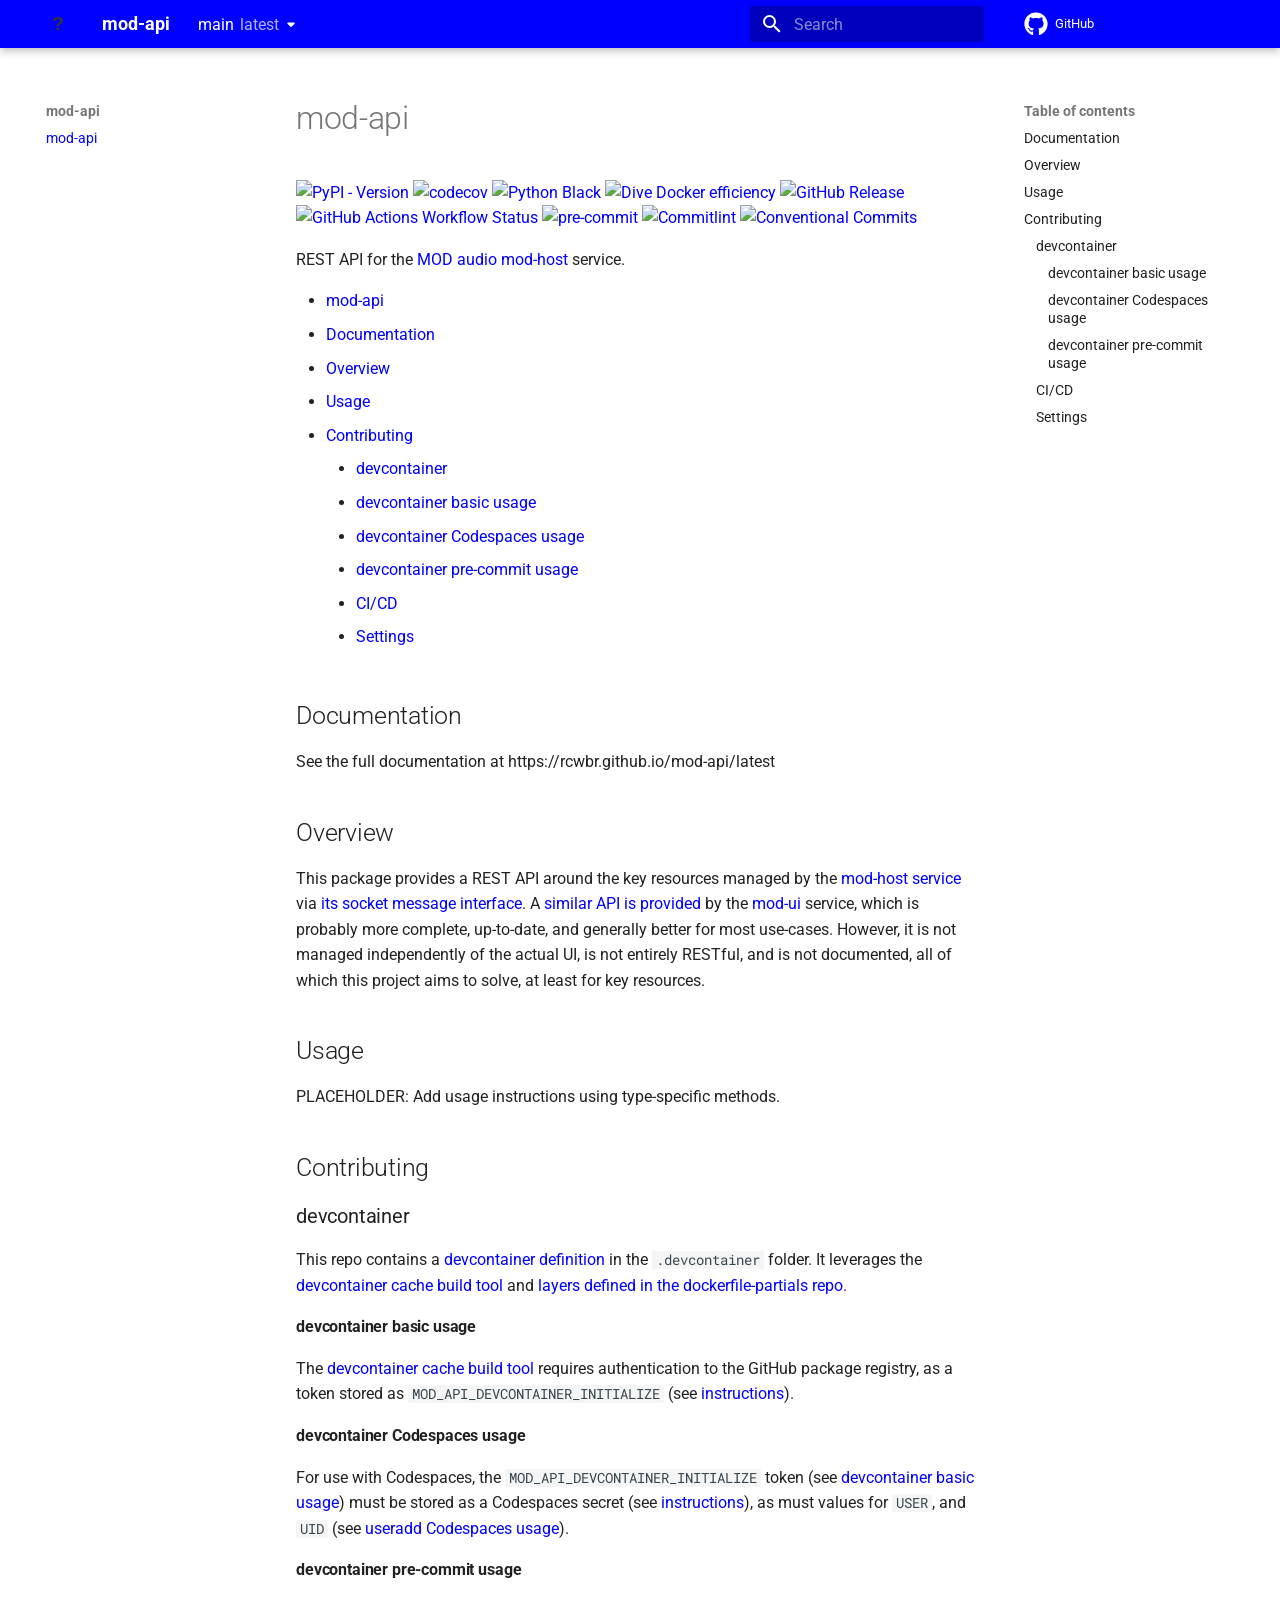
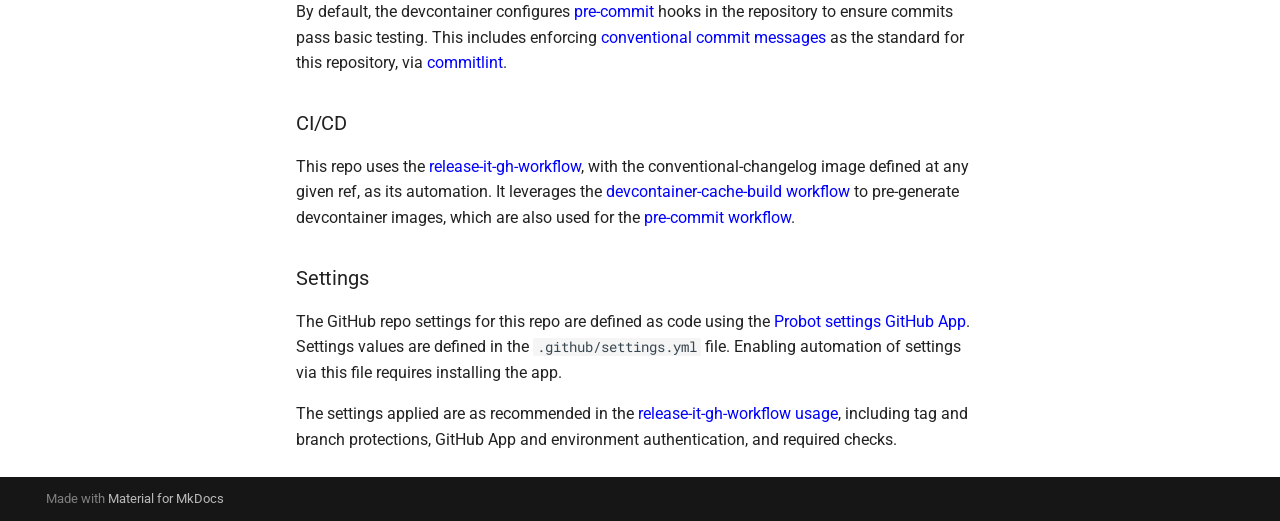
==== commit 3ac30a45: "Deployed 044cae6 to main with MkDocs 1.6.1 and mike 2.2.0" ====
--- a/main/index.html
+++ b/main/index.html
@@ -297,6 +297,17 @@
     <ul class="md-nav__list" data-md-component="toc" data-md-scrollfix>
       
         <li class="md-nav__item">
+  <a href="#documentation" class="md-nav__link">
+    <span class="md-ellipsis">
+      
+        Documentation
+      
+    </span>
+  </a>
+  
+</li>
+      
+        <li class="md-nav__item">
   <a href="#overview" class="md-nav__link">
     <span class="md-ellipsis">
       
@@ -442,6 +453,17 @@
     <ul class="md-nav__list" data-md-component="toc" data-md-scrollfix>
       
         <li class="md-nav__item">
+  <a href="#documentation" class="md-nav__link">
+    <span class="md-ellipsis">
+      
+        Documentation
+      
+    </span>
+  </a>
+  
+</li>
+      
+        <li class="md-nav__item">
   <a href="#overview" class="md-nav__link">
     <span class="md-ellipsis">
       
@@ -572,7 +594,7 @@
   
 
 
-<h1 id="mod-api">mod-api<a name="new_project"></a></h1>
+<h1 id="mod-api">mod-api<a name="mod-api"></a></h1>
 <p><a href="https://pypi.org/project/mod-api/"><img alt="PyPI - Version" src="https://img.shields.io/pypi/v/mod-api?style=flat-square&amp;color=yellow" /></a>
 <a href="https://codecov.io/github/rcwbr/mod-api"><img alt="codecov" src="https://codecov.io/github/rcwbr/mod-api/graph/badge.svg?token=3407T4QQ6C&amp;style=flat-square" /></a>
 <a href="https://github.com/psf/black?tab=readme-ov-file"><img alt="Python Black" src="https://img.shields.io/badge/code_style-black-black?style=flat-square&amp;logo=black&amp;logoColor=white" /></a>
@@ -582,11 +604,13 @@
 <a href="https://github.com/pre-commit/pre-commit"><img alt="pre-commit" src="https://img.shields.io/badge/pre--commit-enabled-brightgreen?logo=pre-commit&amp;logoColor=white&amp;style=flat-square" /></a>
 <a href="https://github.com/conventional-changelog/commitlint"><img alt="Commitlint" src="https://img.shields.io/badge/commitlint-enabled-navy?style=flat-square&amp;logo=commitlint" /></a>
 <a href="https://www.conventionalcommits.org"><img alt="Conventional Commits" src="https://img.shields.io/badge/conventional_commits-compliant-pink?style=flat-square&amp;logo=conventionalcommits&amp;logoColor=white" /></a></p>
-<p>PLACEHOLDER: Project description.</p>
+<p>REST API for the <a href="https://github.com/mod-audio/mod-host?tab=readme-ov-file">MOD audio mod-host</a>
+service.</p>
 <!-- mdformat-toc start --slug=github --maxlevel=6 --minlevel=1 -->
 
 <ul>
-<li><a href="#new_project">mod-api</a></li>
+<li><a href="#mod-api">mod-api</a></li>
+<li><a href="#documentation">Documentation</a></li>
 <li><a href="#overview">Overview</a></li>
 <li><a href="#usage">Usage</a></li>
 <li><a href="#contributing">Contributing</a><ul>
@@ -601,8 +625,18 @@
 </ul>
 <!-- mdformat-toc end -->
 
+<h2 id="documentation">Documentation<a name="documentation"></a></h2>
+<p>See the full documentation at https://rcwbr.github.io/mod-api/latest</p>
 <h2 id="overview">Overview<a name="overview"></a></h2>
-<p>PLACEHOLDER: Brief overview of what the project does.</p>
+<p>This package provides a REST API around the key resources managed by the
+<a href="https://github.com/mod-audio/mod-host">mod-host service</a> via
+<a href="https://github.com/mod-audio/mod-host?tab=readme-ov-file#commands-or-protocol">its socket message interface</a>.
+A
+<a href="https://github.com/mod-audio/mod-ui/blob/0467c103d6dab0da18fe4d1762de164ced57f0b6/mod/webserver.py#L2266">similar API is provided</a>
+by the <a href="https://github.com/mod-audio/mod-ui/tree/0467c103d6dab0da18fe4d1762de164ced57f0b6">mod-ui</a>
+service, which is probably more complete, up-to-date, and generally better for most use-cases.
+However, it is not managed independently of the actual UI, is not entirely RESTful, and is not
+documented, all of which this project aims to solve, at least for key resources.</p>
 <h2 id="usage">Usage<a name="usage"></a></h2>
 <p>PLACEHOLDER: Add usage instructions using type-specific methods.</p>
 <h2 id="contributing">Contributing<a name="contributing"></a></h2>
